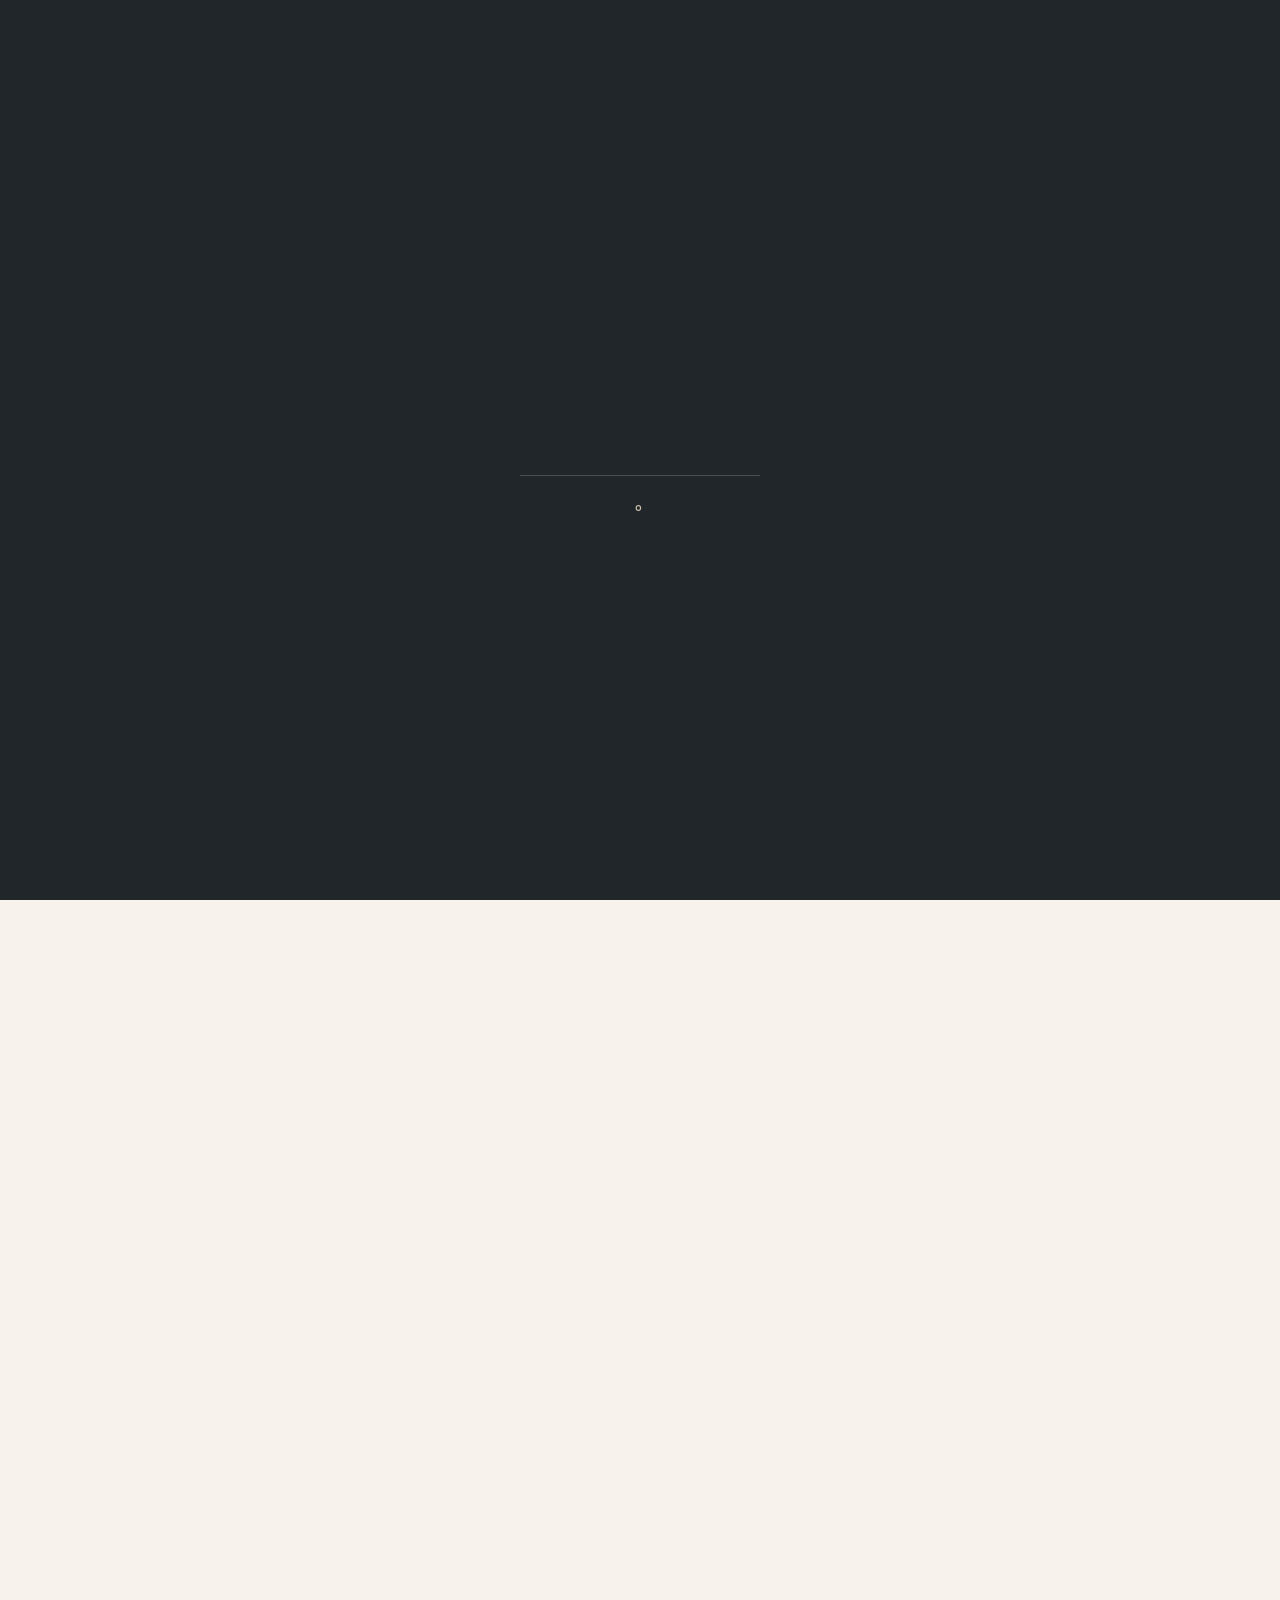
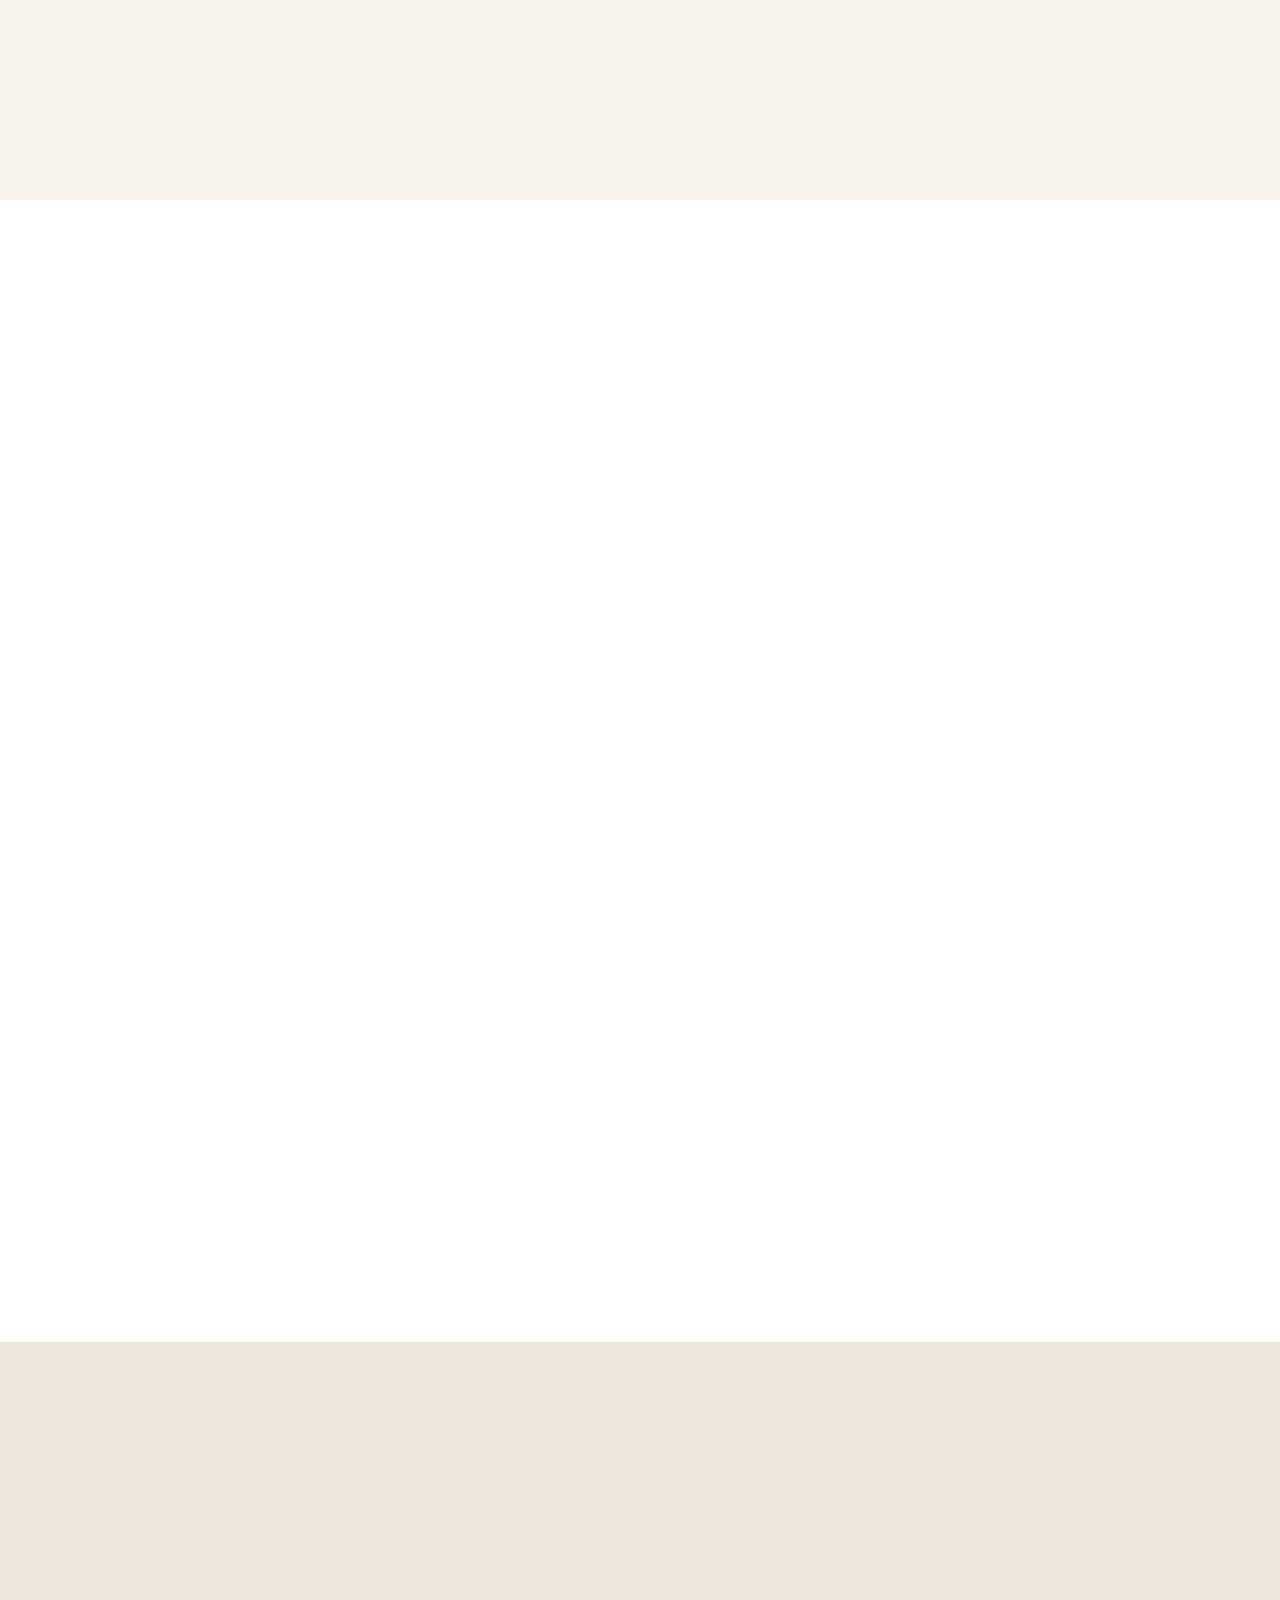
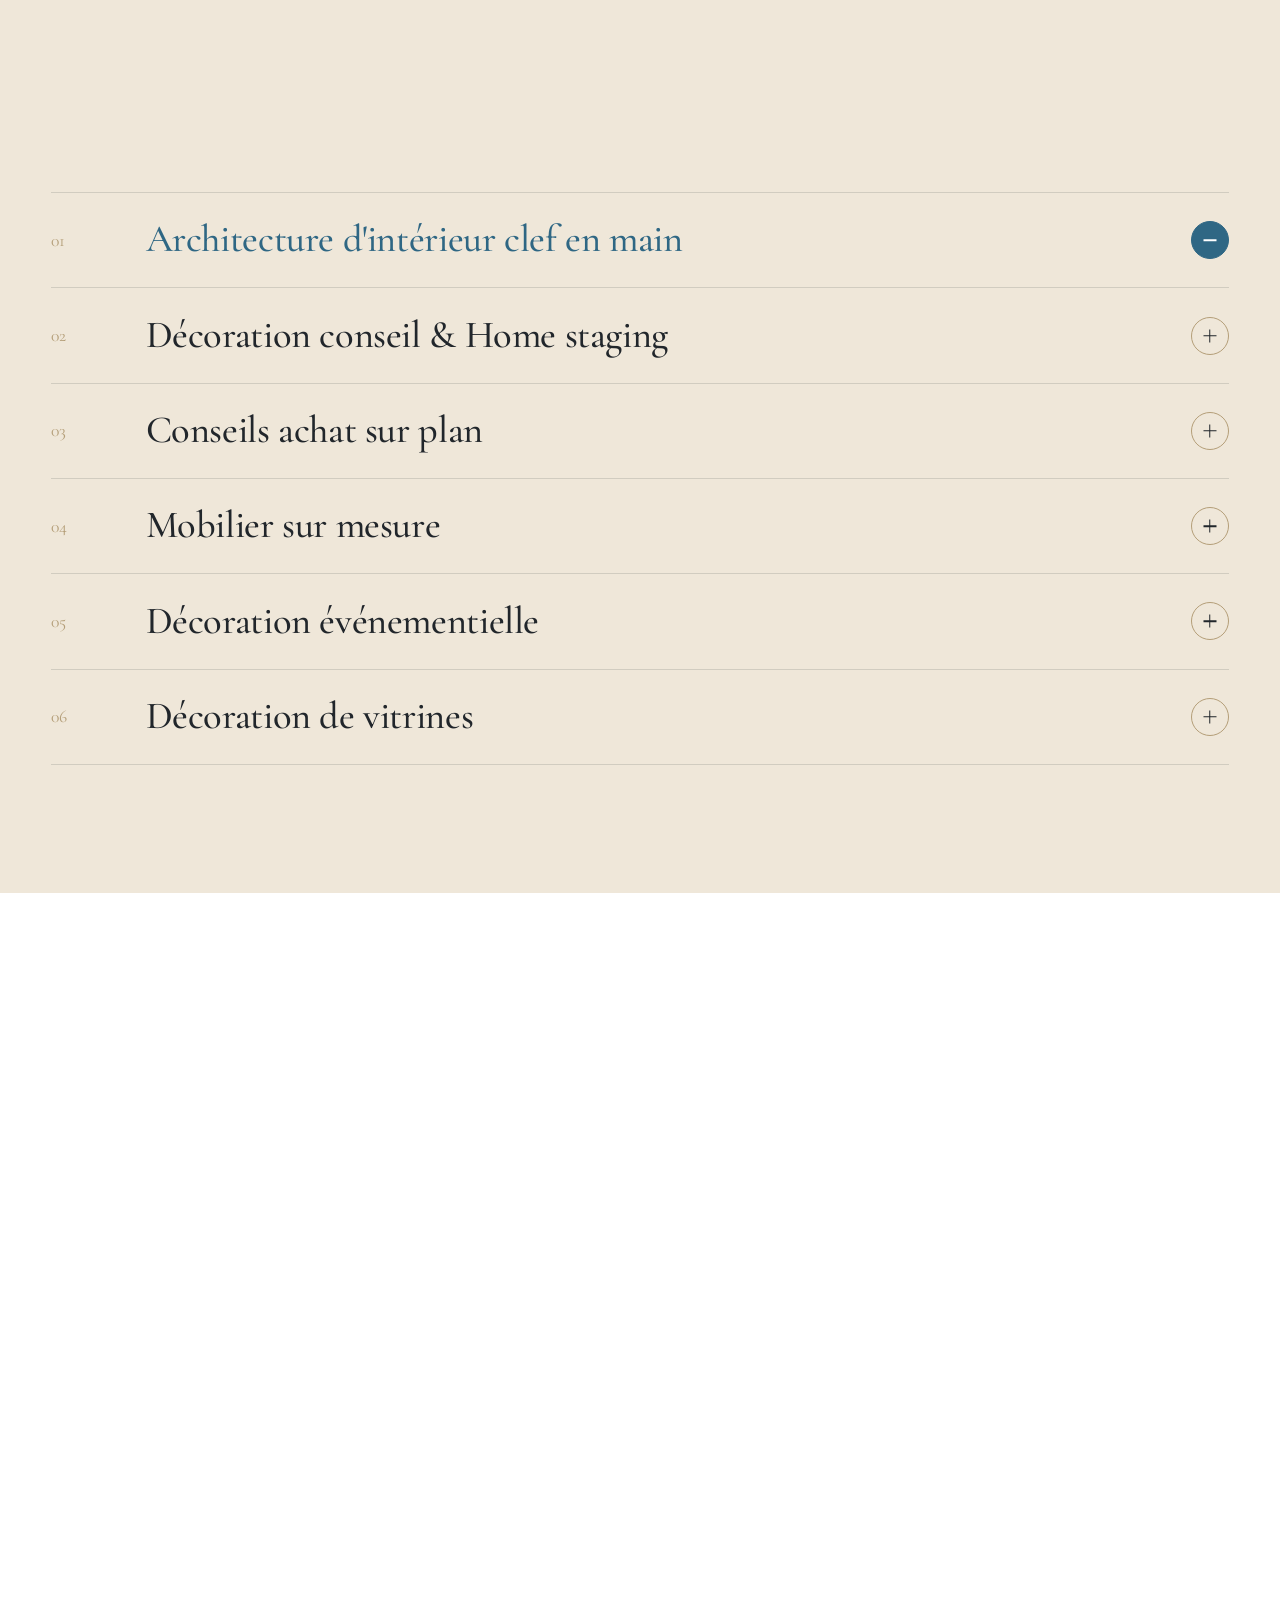
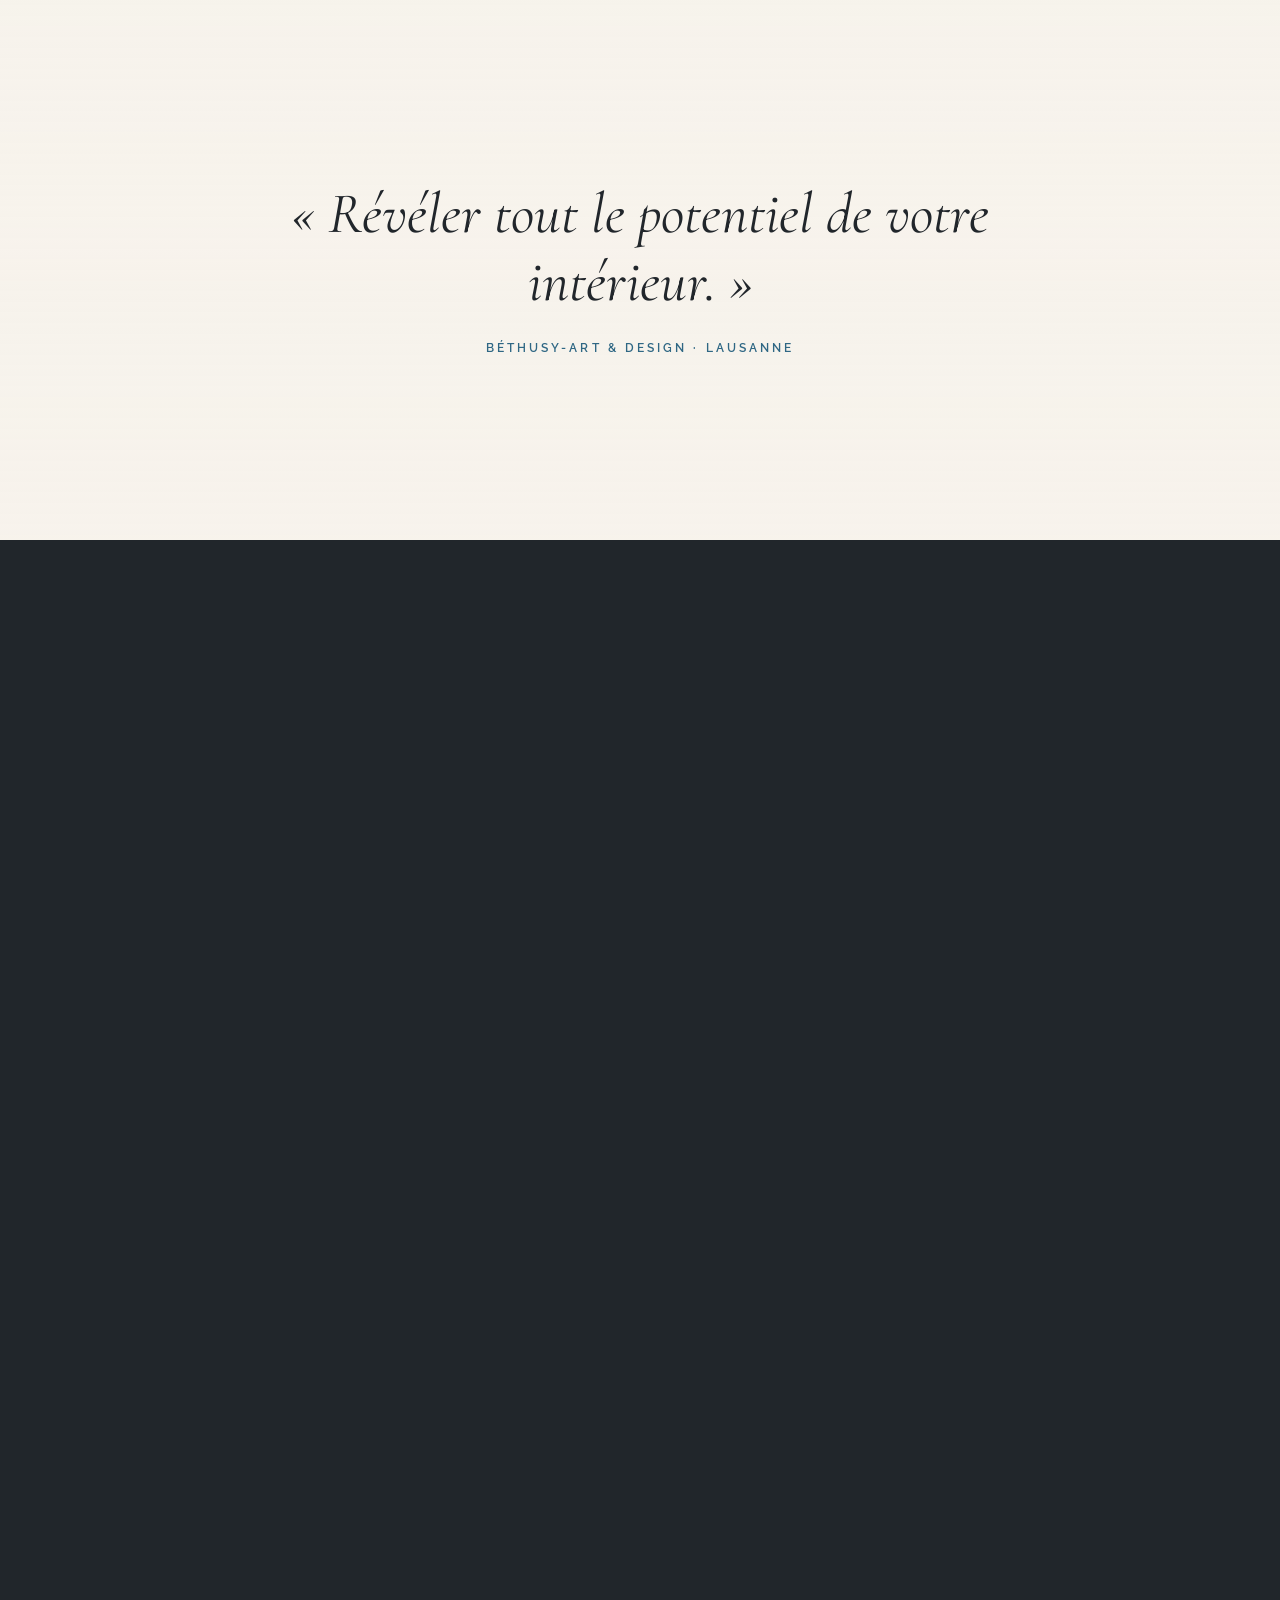
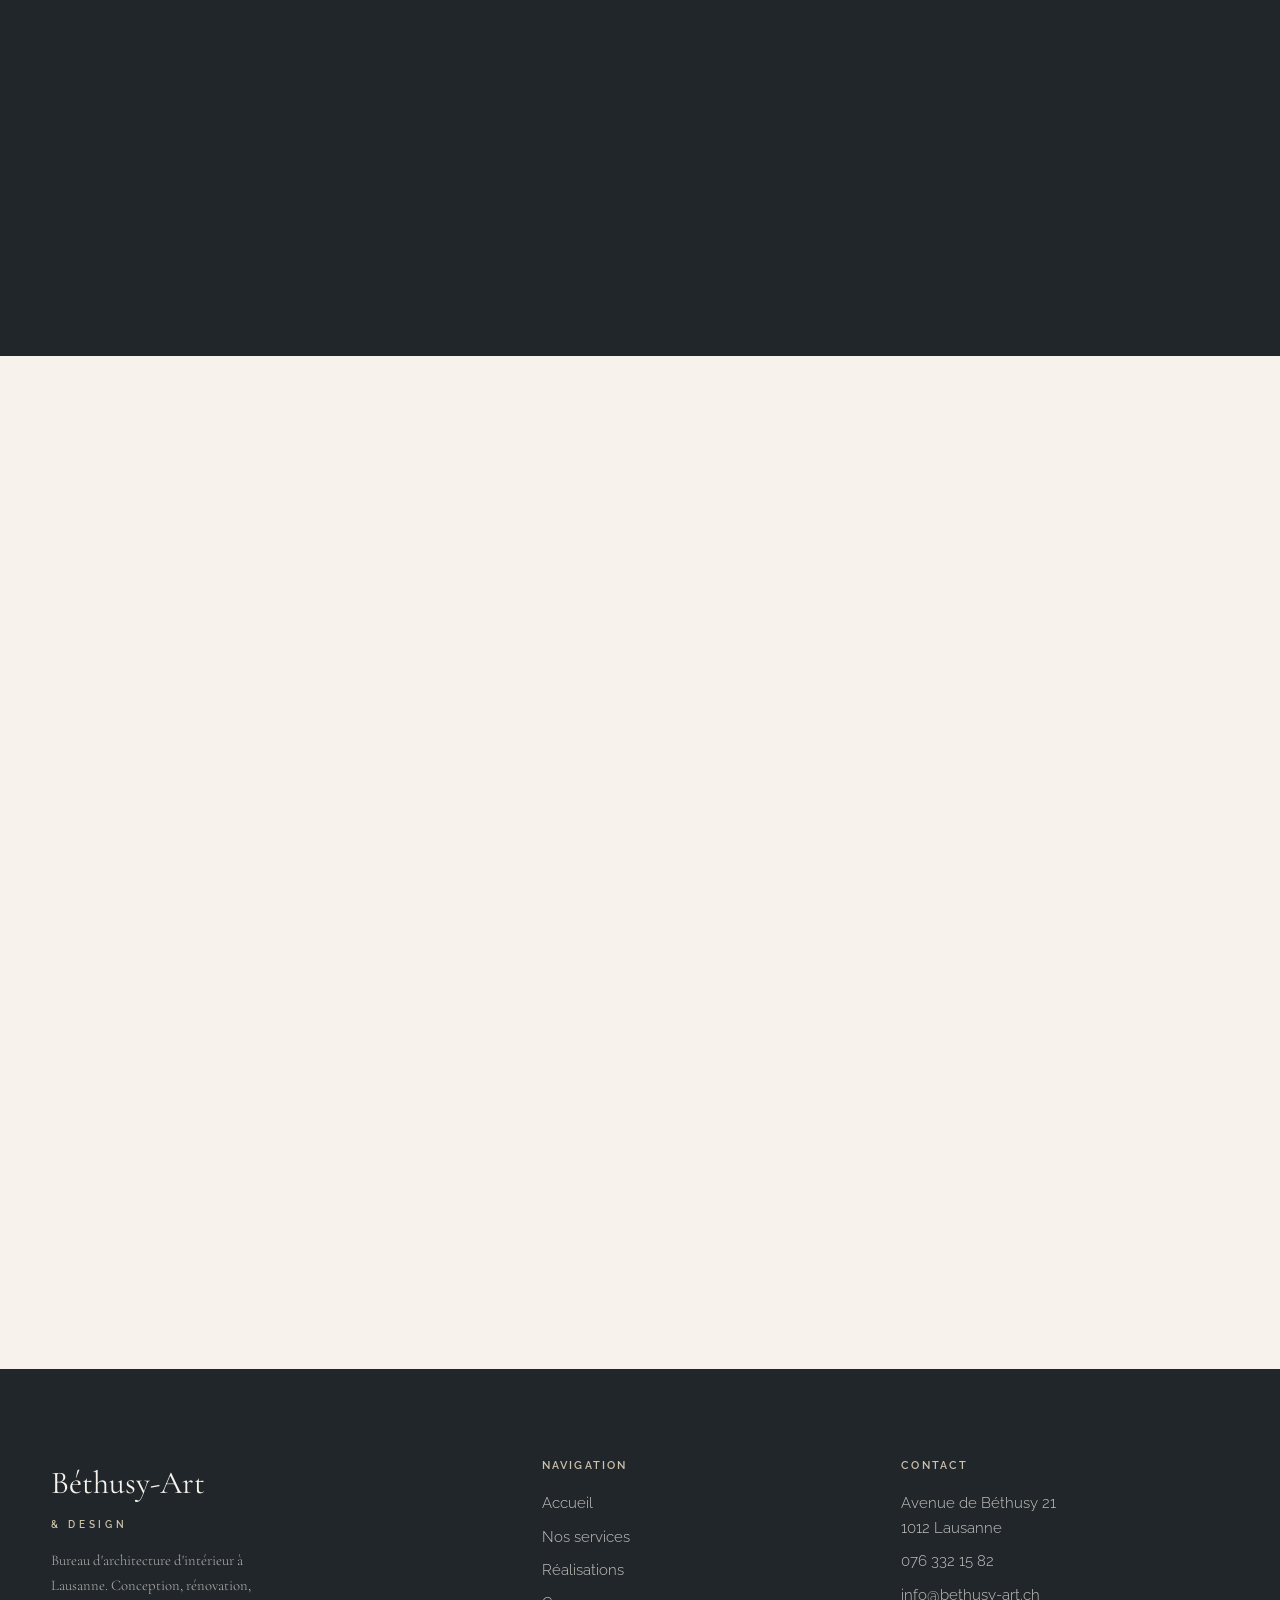
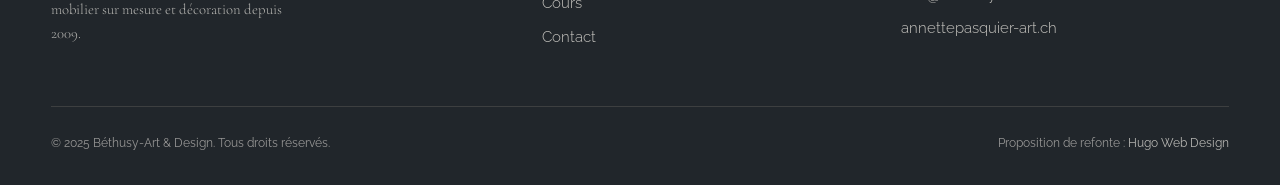
==== index.html @ ed7df97f "Béthusy-Art: premium GSAP redesign demo (dreamcore-light editorial, video hero loop) Co-Authored-By:" ====
<!DOCTYPE html>
<html lang="fr">
<head>
<meta charset="UTF-8" />
<meta name="viewport" content="width=device-width, initial-scale=1" />
<title>Béthusy-Art & Design | Architecte d'intérieur à Lausanne</title>
<meta name="description" content="Béthusy-Art, architecte d'intérieur à Lausanne, conçoit des espaces sur mesure : rénovation, aménagement, mobilier et décoration intérieure." />
<link rel="canonical" href="https://www.bethusy-art.ch/" />
<meta property="og:type" content="website" />
<meta property="og:locale" content="fr_FR" />
<meta property="og:site_name" content="Béthusy-Art & Design" />
<meta property="og:title" content="Béthusy-Art & Design | Architecte d'intérieur à Lausanne" />
<meta property="og:description" content="Architecte d'intérieur à Lausanne depuis 2009. Conception, rénovation, mobilier sur mesure et décoration." />
<meta property="og:url" content="https://www.bethusy-art.ch/" />
<meta property="og:image" content="https://www.bethusy-art.ch/wp-content/uploads/2025/02/Baniere-site-bethusy-art.png" />
<meta name="theme-color" content="#20262B" />
<link rel="icon" type="image/svg+xml" href="data:image/svg+xml,<svg xmlns='http://www.w3.org/2000/svg' viewBox='0 0 32 32'><rect width='32' height='32' rx='6' fill='%2320262B'/><text x='16' y='22' font-family='Georgia,serif' font-size='16' font-weight='700' text-anchor='middle' fill='%23CEC2AB'>B</text></svg>" />

<link rel="preconnect" href="https://fonts.googleapis.com" />
<link rel="preconnect" href="https://fonts.gstatic.com" crossorigin />
<link href="https://fonts.googleapis.com/css2?family=Cormorant+Garamond:ital,wght@0,400;0,500;0,600;1,400;1,500&family=Raleway:wght@300;400;500;600;700&display=swap" rel="stylesheet" />

<script src="https://cdn.jsdelivr.net/npm/gsap@3.13.0/dist/gsap.min.js"></script>
<script src="https://cdn.jsdelivr.net/npm/gsap@3.13.0/dist/ScrollTrigger.min.js"></script>
<script src="https://cdn.jsdelivr.net/npm/gsap@3.13.0/dist/SplitText.min.js"></script>
<script src="https://cdn.jsdelivr.net/npm/lenis@1.1.14/dist/lenis.min.js"></script>

<style>
:root{
  --sand:#CEC2AB; --sand-deep:#B49E78; --sand-soft:#E4DBC9;
  --teal:#2F6784; --teal-deep:#244F66;
  --ink:#21262B; --ink-soft:#454C52;
  --cream:#F7F3EC; --cream-2:#EFE7D9; --white:#FFFFFF;
  --line:rgba(33,38,43,.14);
  --serif:'Cormorant Garamond',Georgia,serif;
  --sans:'Raleway',system-ui,sans-serif;
  --ease:cubic-bezier(.16,1,.3,1);
}
*{margin:0;padding:0;box-sizing:border-box}
html{-webkit-text-size-adjust:100%}
body{
  font-family:var(--sans);background:var(--cream);color:var(--ink);
  font-weight:400;line-height:1.65;overflow-x:hidden;
  -webkit-font-smoothing:antialiased;text-rendering:optimizeLegibility;
}
body.loading{overflow:hidden;height:100vh}
img{display:block;max-width:100%}
a{color:inherit;text-decoration:none}
::selection{background:var(--sand);color:var(--ink)}

.wrap{width:min(1280px,92vw);margin:0 auto}
.eyebrow{
  font-size:.72rem;letter-spacing:.32em;text-transform:uppercase;
  font-weight:600;color:var(--teal);display:inline-flex;align-items:center;gap:.7em;
}
.eyebrow::before{content:"";width:34px;height:1px;background:var(--sand-deep)}
h1,h2,h3,h4{font-family:var(--serif);font-weight:500;line-height:1.04;letter-spacing:-.01em}
.serif-it{font-style:italic;color:var(--teal)}

/* ---------- preloader ---------- */
#pre{position:fixed;inset:0;z-index:9999;background:var(--ink);display:flex;align-items:center;justify-content:center;flex-direction:column;gap:1.4rem}
#pre .pm{font-family:var(--serif);color:var(--cream);font-size:clamp(1.6rem,4vw,2.6rem);letter-spacing:.04em;overflow:hidden}
#pre .pm span{display:inline-block;transform:translateY(110%)}
#pre .bar{width:min(240px,60vw);height:1px;background:rgba(206,194,171,.25);position:relative;overflow:hidden}
#pre .bar i{position:absolute;inset:0;background:var(--sand);transform:scaleX(0);transform-origin:left}
#pre .pc{color:var(--sand);font-size:.7rem;letter-spacing:.3em;font-weight:600}
.pre-curtain{position:fixed;inset:0;z-index:9998;background:var(--cream);transform:translateY(100%)}

/* ---------- nav ---------- */
.nav{position:fixed;top:0;left:0;width:100%;z-index:900;display:flex;align-items:center;justify-content:space-between;
  padding:1.5rem clamp(1.2rem,4vw,3.2rem);transition:background .5s var(--ease),padding .5s var(--ease),box-shadow .5s var(--ease)}
.nav.solid{background:rgba(247,243,236,.9);backdrop-filter:blur(14px);padding-top:.9rem;padding-bottom:.9rem;box-shadow:0 1px 0 var(--line)}
.brand{font-family:var(--serif);font-size:1.45rem;letter-spacing:.02em;line-height:1;color:var(--cream);transition:color .5s var(--ease)}
.brand b{font-weight:600}
.brand small{display:block;font-family:var(--sans);font-size:.54rem;letter-spacing:.42em;font-weight:600;margin-top:.28rem;opacity:.8}
.nav.solid .brand{color:var(--ink)}
.nav-links{display:flex;align-items:center;gap:2.1rem}
.nav-links a{font-size:.78rem;letter-spacing:.13em;text-transform:uppercase;font-weight:500;color:var(--cream);opacity:.92;position:relative}
.nav.solid .nav-links a{color:var(--ink)}
.nav-links a:not(.btn)::after{content:"";position:absolute;left:0;bottom:-6px;width:0;height:1px;background:currentColor;transition:width .4s var(--ease)}
.nav-links a:not(.btn):hover::after{width:100%}
.btn{display:inline-flex;align-items:center;gap:.6em;padding:.7em 1.5em;border:1px solid var(--sand);border-radius:40px;
  font-size:.74rem;letter-spacing:.14em;text-transform:uppercase;font-weight:600;color:var(--cream);transition:.4s var(--ease)}
.nav.solid .btn{color:var(--ink);border-color:var(--sand-deep)}
.btn:hover{background:var(--sand);color:var(--ink);border-color:var(--sand)}
.btn-fill{background:var(--teal);border-color:var(--teal);color:var(--cream)}
.btn-fill:hover{background:var(--teal-deep);border-color:var(--teal-deep);color:#fff}
.burger{display:none;flex-direction:column;gap:5px;background:none;border:0;cursor:pointer;padding:6px;z-index:950}
.burger span{width:26px;height:2px;background:var(--cream);transition:.4s var(--ease)}
.nav.solid .burger span{background:var(--ink)}

/* ---------- mobile menu ---------- */
.mmenu{position:fixed;inset:0;z-index:940;background:var(--ink);display:flex;flex-direction:column;justify-content:center;
  padding:2rem clamp(1.5rem,8vw,4rem);transform:translateY(-100%);transition:transform .7s var(--ease);gap:.2rem}
.mmenu.open{transform:translateY(0)}
.mmenu a{font-family:var(--serif);font-size:clamp(2rem,9vw,3.4rem);color:var(--cream);padding:.35rem 0;line-height:1.1;border-bottom:1px solid rgba(206,194,171,.16)}
.mmenu a:last-of-type{border-bottom:0}
.mmenu .mc{margin-top:2rem;color:var(--sand);font-size:.85rem;letter-spacing:.06em}

/* ---------- hero ---------- */
.hero{position:relative;height:100svh;min-height:640px;overflow:hidden;display:flex;align-items:flex-end}
.hero video,.hero .poster{position:absolute;inset:0;width:100%;height:100%;object-fit:cover}
.hero .scrim{position:absolute;inset:0;background:linear-gradient(180deg,rgba(20,24,28,.5) 0%,rgba(20,24,28,.15) 35%,rgba(20,24,28,.55) 100%);z-index:2}
.hero .grain{position:absolute;inset:0;z-index:3;opacity:.06;pointer-events:none;
  background-image:url("data:image/svg+xml,%3Csvg xmlns='http://www.w3.org/2000/svg' width='120' height='120'%3E%3Cfilter id='n'%3E%3CfeTurbulence type='fractalNoise' baseFrequency='.9' numOctaves='2'/%3E%3C/filter%3E%3Crect width='100%25' height='100%25' filter='url(%23n)'/%3E%3C/svg%3E")}
.hero-inner{position:relative;z-index:4;width:100%;padding:0 clamp(1.2rem,4vw,3.2rem) clamp(2.4rem,5vw,4rem)}
.hero .eyebrow{color:var(--sand)}
.hero .eyebrow::before{background:var(--sand)}
.hero h1{color:var(--cream);font-size:clamp(2.9rem,8.4vw,7.6rem);font-weight:500;margin:1.1rem 0 0;max-width:16ch}
.hero h1 .ln{display:block;overflow:hidden}
.hero p.lead{color:rgba(247,243,236,.9);max-width:46ch;margin-top:1.6rem;font-size:clamp(.98rem,1.4vw,1.12rem);font-weight:300}
.hero-cta{display:flex;flex-wrap:wrap;gap:1rem;margin-top:2.1rem}
.hero-meta{position:absolute;right:clamp(1.2rem,4vw,3.2rem);bottom:clamp(2.4rem,5vw,4rem);z-index:4;text-align:right;color:var(--cream);display:none}
.hero-meta .n{font-family:var(--serif);font-size:3.2rem;line-height:1;color:var(--sand)}
.hero-meta .l{font-size:.68rem;letter-spacing:.22em;text-transform:uppercase;opacity:.85;margin-top:.3rem}
.scrollcue{position:absolute;left:50%;bottom:1.4rem;transform:translateX(-50%);z-index:4;color:var(--cream);font-size:.62rem;letter-spacing:.3em;text-transform:uppercase;display:flex;flex-direction:column;align-items:center;gap:.5rem;opacity:.8}
.scrollcue i{width:1px;height:34px;background:linear-gradient(var(--sand),transparent);animation:cue 1.9s var(--ease) infinite}
@keyframes cue{0%{transform:scaleY(0);transform-origin:top}40%{transform:scaleY(1);transform-origin:top}60%{transform:scaleY(1);transform-origin:bottom}100%{transform:scaleY(0);transform-origin:bottom}}

/* ---------- marquee ---------- */
.marquee{background:var(--ink);color:var(--cream);padding:1.1rem 0;overflow:hidden;white-space:nowrap}
.marquee .track{display:inline-block;will-change:transform}
.marquee span{font-family:var(--serif);font-style:italic;font-size:1.5rem;padding:0 1.4rem;color:var(--sand-soft)}
.marquee span::after{content:"·";margin-left:2.8rem;color:var(--sand-deep);font-style:normal}

/* ---------- section base ---------- */
section{position:relative}
.sec{padding:clamp(4.5rem,10vw,8.5rem) 0}
.sec-head{display:grid;grid-template-columns:1fr;gap:1.2rem;margin-bottom:clamp(2.4rem,5vw,4rem)}
.sec-head h2{font-size:clamp(2.2rem,5.6vw,4.4rem);max-width:18ch}
.sec-head .idx{font-size:.72rem;letter-spacing:.3em;color:var(--sand-deep);font-weight:600}
.reveal{opacity:0}

/* intro / expertise */
.intro{background:var(--white)}
.intro-grid{display:grid;grid-template-columns:1.05fr .95fr;gap:clamp(2rem,5vw,5rem);align-items:center}
.intro-lead{font-family:var(--serif);font-size:clamp(1.5rem,2.6vw,2.15rem);line-height:1.32;color:var(--ink)}
.intro-lead em{color:var(--teal)}
.intro-body p{color:var(--ink-soft);margin-top:1.1rem;font-weight:300}
.intro-figure{position:relative;border-radius:6px;overflow:hidden;aspect-ratio:4/5}
.intro-figure img{width:100%;height:100%;object-fit:cover;transition:transform 1.2s var(--ease)}
.intro-figure:hover img{transform:scale(1.05)}
.intro-badge{position:absolute;left:-1px;bottom:-1px;background:var(--sand);color:var(--ink);padding:1.1rem 1.6rem;font-family:var(--serif)}
.intro-badge b{display:block;font-size:2.4rem;line-height:1}
.intro-badge small{font-size:.66rem;letter-spacing:.2em;text-transform:uppercase;font-family:var(--sans);font-weight:600}

.pillars{display:grid;grid-template-columns:repeat(3,1fr);gap:clamp(1.2rem,3vw,2.4rem);margin-top:clamp(3rem,6vw,5rem)}
.pillar{border-top:1px solid var(--line);padding-top:1.4rem}
.pillar .pn{font-family:var(--serif);font-size:1.1rem;color:var(--sand-deep)}
.pillar h4{font-size:1.5rem;margin:.5rem 0 .6rem}
.pillar p{color:var(--ink-soft);font-size:.95rem;font-weight:300}

.steps{margin-top:clamp(3rem,6vw,5rem);border-top:1px solid var(--line)}
.step{display:grid;grid-template-columns:5rem 1fr;gap:1.4rem;padding:1.7rem 0;border-bottom:1px solid var(--line);align-items:baseline}
.step .sn{font-family:var(--serif);font-size:1.6rem;color:var(--sand-deep)}
.step h4{font-size:1.45rem}
.step p{color:var(--ink-soft);font-weight:300;font-size:.96rem;margin-top:.3rem;grid-column:2}

/* services */
.services{background:var(--cream-2)}
.svc-list{border-top:1px solid var(--line)}
.svc{border-bottom:1px solid var(--line)}
.svc-bar{display:grid;grid-template-columns:4.5rem 1fr auto;gap:1.4rem;align-items:center;padding:1.7rem 0;cursor:pointer;transition:padding-left .4s var(--ease)}
.svc-bar:hover{padding-left:.8rem}
.svc-bar .sn{font-family:var(--serif);font-size:1.1rem;color:var(--sand-deep)}
.svc-bar h3{font-size:clamp(1.5rem,3vw,2.4rem);font-weight:500;transition:color .4s var(--ease)}
.svc.open .svc-bar h3,.svc-bar:hover h3{color:var(--teal)}
.svc-toggle{width:38px;height:38px;border:1px solid var(--sand-deep);border-radius:50%;position:relative;flex:none;transition:.4s var(--ease)}
.svc-toggle::before,.svc-toggle::after{content:"";position:absolute;background:var(--ink);top:50%;left:50%;transform:translate(-50%,-50%);transition:.4s var(--ease)}
.svc-toggle::before{width:13px;height:1.5px}
.svc-toggle::after{width:1.5px;height:13px}
.svc.open .svc-toggle{background:var(--teal);border-color:var(--teal)}
.svc.open .svc-toggle::before,.svc.open .svc-toggle::after{background:#fff}
.svc.open .svc-toggle::after{transform:translate(-50%,-50%) scaleY(0)}
.svc-panel{max-height:0;overflow:hidden;transition:max-height .6s var(--ease)}
.svc-inner{display:grid;grid-template-columns:1fr 1fr;gap:clamp(1.5rem,4vw,3.5rem);padding:0 0 2.6rem;align-items:center}
.svc-inner .txt h4{font-size:1.4rem;color:var(--teal);margin-bottom:.8rem;font-style:italic}
.svc-inner .txt p{color:var(--ink-soft);font-weight:300;margin-bottom:.8rem;font-size:.97rem}
.svc-inner ul{list-style:none;margin:.4rem 0 1rem}
.svc-inner li{position:relative;padding-left:1.4rem;margin-bottom:.55rem;color:var(--ink-soft);font-weight:300;font-size:.95rem}
.svc-inner li::before{content:"";position:absolute;left:0;top:.6em;width:7px;height:7px;border:1px solid var(--sand-deep);transform:rotate(45deg)}
.svc-inner li b{color:var(--ink);font-weight:600}
.svc-price{display:inline-block;background:var(--sand);color:var(--ink);padding:.5em 1.1em;border-radius:30px;font-size:.8rem;font-weight:600;letter-spacing:.04em;margin-top:.4rem}
.svc-inner .pic{border-radius:6px;overflow:hidden;aspect-ratio:5/4;background:var(--sand-soft)}
.svc-inner .pic img{width:100%;height:100%;object-fit:cover}

/* gallery */
.gallery{background:var(--white)}
.gal-intro{max-width:62ch;color:var(--ink-soft);font-weight:300;margin-bottom:2rem}
.gal-intro a{color:var(--teal);border-bottom:1px solid var(--sand-deep)}
.filters{display:flex;flex-wrap:wrap;gap:.6rem;margin-bottom:2.4rem}
.filters button{font-family:var(--sans);font-size:.74rem;letter-spacing:.1em;text-transform:uppercase;font-weight:600;
  padding:.6em 1.2em;border:1px solid var(--line);border-radius:30px;background:none;color:var(--ink-soft);cursor:pointer;transition:.35s var(--ease)}
.filters button:hover{border-color:var(--sand-deep);color:var(--ink)}
.filters button.active{background:var(--ink);color:var(--cream);border-color:var(--ink)}
.grid{display:grid;grid-template-columns:repeat(4,1fr);gap:1rem}
.tile{position:relative;overflow:hidden;border-radius:5px;aspect-ratio:4/5;cursor:pointer;background:var(--sand-soft)}
.tile.wide{grid-column:span 2;aspect-ratio:auto}
.tile img{width:100%;height:100%;object-fit:cover;transition:transform .9s var(--ease)}
.tile:hover img{transform:scale(1.07)}
.tile .cap{position:absolute;inset:0;display:flex;align-items:flex-end;padding:1rem;
  background:linear-gradient(0deg,rgba(20,24,28,.6),transparent 55%);opacity:0;transition:opacity .4s var(--ease)}
.tile:hover .cap{opacity:1}
.tile .cap span{color:var(--cream);font-size:.78rem;letter-spacing:.04em;font-weight:500;text-transform:capitalize}
.tile .plus{position:absolute;top:.9rem;right:.9rem;width:32px;height:32px;border-radius:50%;background:rgba(247,243,236,.92);
  display:grid;place-items:center;opacity:0;transform:scale(.7);transition:.4s var(--ease);color:var(--ink);font-size:1.1rem}
.tile:hover .plus{opacity:1;transform:scale(1)}

/* lightbox */
.lb{position:fixed;inset:0;z-index:1000;background:rgba(18,21,25,.94);display:none;align-items:center;justify-content:center;backdrop-filter:blur(6px)}
.lb.open{display:flex}
.lb img{max-width:88vw;max-height:80vh;object-fit:contain;border-radius:4px;box-shadow:0 30px 80px rgba(0,0,0,.5)}
.lb .lcap{position:absolute;bottom:1.6rem;left:0;right:0;text-align:center;color:var(--sand-soft);font-size:.82rem;letter-spacing:.05em}
.lb button{position:absolute;background:none;border:1px solid rgba(206,194,171,.4);color:var(--cream);width:50px;height:50px;border-radius:50%;cursor:pointer;font-size:1.2rem;transition:.3s var(--ease)}
.lb button:hover{background:var(--sand);color:var(--ink);border-color:var(--sand)}
.lb .lclose{top:1.4rem;right:1.4rem}
.lb .lprev{left:1.6rem;top:50%;transform:translateY(-50%)}
.lb .lnext{right:1.6rem;top:50%;transform:translateY(-50%)}

/* quote band */
.quoteband{position:relative;min-height:60vh;display:flex;align-items:center;justify-content:center;overflow:hidden;text-align:center}
.quoteband .qbg{position:absolute;inset:-12% 0;background-image:url("assets/texture.jpg");background-size:cover;background-position:center;will-change:transform}
.quoteband::after{content:"";position:absolute;inset:0;background:linear-gradient(180deg,rgba(247,243,236,.55),rgba(247,243,236,.35))}
.quoteband .qin{position:relative;z-index:2;width:min(900px,90vw);padding:4rem 1rem}
.quoteband blockquote{font-family:var(--serif);font-size:clamp(1.8rem,4.6vw,3.6rem);line-height:1.18;color:var(--ink);font-style:italic}
.quoteband .qa{display:block;margin-top:1.4rem;font-family:var(--sans);font-size:.74rem;letter-spacing:.26em;text-transform:uppercase;font-weight:600;color:var(--teal);font-style:normal}

/* courses */
.courses{background:var(--ink);color:var(--cream)}
.courses .eyebrow{color:var(--sand)}
.courses .eyebrow::before{background:var(--sand-deep)}
.courses h2{color:var(--cream)}
.course-grid{display:grid;grid-template-columns:1fr 1fr;gap:clamp(1.5rem,4vw,3rem)}
.course{background:rgba(247,243,236,.04);border:1px solid rgba(206,194,171,.16);border-radius:8px;overflow:hidden;transition:.5s var(--ease)}
.course:hover{border-color:rgba(206,194,171,.4);transform:translateY(-4px)}
.course .ch{aspect-ratio:16/10;overflow:hidden}
.course .ch img{width:100%;height:100%;object-fit:cover;transition:transform 1.1s var(--ease)}
.course:hover .ch img{transform:scale(1.06)}
.course .cb{padding:clamp(1.5rem,3vw,2.4rem)}
.course .cb h3{font-size:clamp(1.6rem,2.6vw,2.2rem);color:var(--cream)}
.course .cb .sub{color:var(--sand);font-style:italic;font-family:var(--serif);font-size:1.15rem;margin:.2rem 0 1rem}
.course .cb p{color:rgba(247,243,236,.72);font-weight:300;font-size:.95rem;margin-bottom:1rem}
.course .cb ul{list-style:none;margin-bottom:1.3rem}
.course .cb li{padding-left:1.3rem;position:relative;color:rgba(247,243,236,.78);font-weight:300;font-size:.93rem;margin-bottom:.45rem}
.course .cb li::before{content:"";position:absolute;left:0;top:.6em;width:6px;height:6px;background:var(--sand);transform:rotate(45deg)}
.price-row{display:flex;flex-wrap:wrap;gap:.8rem;margin-top:1.2rem}
.price-tag{border:1px solid rgba(206,194,171,.3);border-radius:6px;padding:.7rem 1.1rem;flex:1;min-width:130px}
.price-tag .pt{font-size:.64rem;letter-spacing:.16em;text-transform:uppercase;color:var(--sand);font-weight:600}
.price-tag .pp{font-family:var(--serif);font-size:1.5rem;color:var(--cream)}
.price-tag .px{font-size:.72rem;color:rgba(247,243,236,.6)}
.courses-note{margin-top:2.4rem;text-align:center;color:rgba(247,243,236,.65);font-weight:300}
.courses-note a{color:var(--sand);border-bottom:1px solid rgba(206,194,171,.4)}

/* contact */
.contact{background:var(--cream)}
.contact-grid{display:grid;grid-template-columns:1fr 1fr;gap:clamp(2rem,5vw,4.5rem)}
.contact h2{font-size:clamp(2.4rem,5.5vw,4.4rem)}
.contact-lead{color:var(--ink-soft);font-weight:300;max-width:42ch;margin:1.2rem 0 2rem}
.cinfo{display:grid;gap:1.3rem;margin-top:1rem}
.cinfo .ci{border-top:1px solid var(--line);padding-top:1rem}
.cinfo .ci .l{font-size:.66rem;letter-spacing:.2em;text-transform:uppercase;color:var(--sand-deep);font-weight:600;margin-bottom:.3rem}
.cinfo .ci a,.cinfo .ci span{font-family:var(--serif);font-size:1.3rem;color:var(--ink)}
.cinfo .ci a:hover{color:var(--teal)}
.cform{display:grid;gap:1rem}
.cform .row{display:grid;grid-template-columns:1fr 1fr;gap:1rem}
.cform label{display:block;font-size:.68rem;letter-spacing:.14em;text-transform:uppercase;font-weight:600;color:var(--ink-soft);margin-bottom:.4rem}
.cform input,.cform textarea{width:100%;padding:.85rem 1rem;border:1px solid var(--line);border-radius:5px;background:var(--white);font-family:var(--sans);font-size:.95rem;color:var(--ink);transition:.3s var(--ease)}
.cform input:focus,.cform textarea:focus{outline:none;border-color:var(--teal)}
.cform textarea{min-height:130px;resize:vertical}
.map{margin-top:2.6rem;border-radius:8px;overflow:hidden;border:1px solid var(--line);height:330px}
.map iframe{width:100%;height:100%;border:0;filter:grayscale(.3) contrast(1.05)}

/* footer */
footer{background:var(--ink);color:var(--cream);padding:clamp(3.5rem,7vw,5.5rem) 0 2rem}
.foot-top{display:grid;grid-template-columns:1.4fr 1fr 1fr;gap:2rem;padding-bottom:3rem;border-bottom:1px solid rgba(206,194,171,.16)}
.foot-brand{font-family:var(--serif);font-size:2rem;color:var(--cream)}
.foot-brand small{display:block;font-family:var(--sans);font-size:.6rem;letter-spacing:.4em;font-weight:600;color:var(--sand);margin-top:.4rem}
.foot-brand p{font-weight:300;color:rgba(247,243,236,.7);font-size:.92rem;margin-top:1rem;max-width:34ch}
.foot-col h5{font-size:.68rem;letter-spacing:.2em;text-transform:uppercase;color:var(--sand);font-weight:600;margin-bottom:1rem}
.foot-col a,.foot-col p{display:block;color:rgba(247,243,236,.78);font-weight:300;font-size:.93rem;margin-bottom:.55rem}
.foot-col a:hover{color:var(--sand)}
.foot-bot{display:flex;flex-wrap:wrap;justify-content:space-between;gap:1rem;padding-top:1.6rem;font-size:.78rem;color:rgba(247,243,236,.55)}
.foot-bot a{color:rgba(247,243,236,.7)}

@media(max-width:980px){
  .intro-grid,.svc-inner,.course-grid,.contact-grid,.foot-top{grid-template-columns:1fr}
  .pillars{grid-template-columns:1fr}
  .grid{grid-template-columns:repeat(3,1fr)}
  .svc-inner .pic{order:-1}
  .intro-figure{aspect-ratio:16/11}
}
@media(max-width:680px){
  .nav-links{display:none}
  .burger{display:flex}
  .grid{grid-template-columns:repeat(2,1fr)}
  .tile.wide{grid-column:span 2}
  .cform .row{grid-template-columns:1fr}
  .step{grid-template-columns:1fr;gap:.3rem}
  .step p{grid-column:1}
  .marquee span{font-size:1.2rem}
  .hero-meta{display:none}
}
@media(prefers-reduced-motion:reduce){
  *{animation-duration:.01ms!important;transition-duration:.01ms!important}
  .reveal{opacity:1!important}
}
</style>
</head>
<body class="loading">

<!-- preloader -->
<div id="pre">
  <div class="pm" id="pmText"><span>BÉTHUSY-ART</span></div>
  <div class="bar"><i id="preBar"></i></div>
  <div class="pc" id="preNum">0</div>
</div>
<div class="pre-curtain" id="preCurtain"></div>

<!-- nav -->
<nav class="nav" id="nav">
  <a href="#hero" class="brand"><span><b>Béthusy-Art</b><small>& DESIGN · LAUSANNE</small></span></a>
  <div class="nav-links">
    <a href="#hero">Accueil</a>
    <a href="#services">Nos Services</a>
    <a href="#realisations">Réalisations</a>
    <a href="#cours">Cours</a>
    <a href="#contact" class="btn">Contact</a>
  </div>
  <button class="burger" id="burger" aria-label="Menu"><span></span><span></span><span></span></button>
</nav>

<!-- mobile menu -->
<div class="mmenu" id="mmenu">
  <a href="#hero">Accueil</a>
  <a href="#services">Nos Services</a>
  <a href="#realisations">Réalisations</a>
  <a href="#cours">Cours</a>
  <a href="#contact">Contact</a>
  <div class="mc">076 332 15 82 · info@bethusy-art.ch</div>
</div>

<!-- hero -->
<header class="hero" id="hero">
  <img class="poster" src="assets/hero-poster.jpg" alt="" aria-hidden="true" id="heroPoster" />
  <video autoplay muted loop playsinline poster="assets/hero-poster.jpg" id="heroVid">
    <source src="assets/hero-loop.mp4" type="video/mp4" />
  </video>
  <div class="scrim"></div>
  <div class="grain"></div>
  <div class="hero-inner wrap">
    <span class="eyebrow">Bureau d'architecture d'intérieur · Depuis 2009</span>
    <h1 id="heroH1"><span class="ln">Architecte</span><span class="ln">d'intérieur à</span><span class="ln serif-it">Lausanne</span></h1>
    <p class="lead">Béthusy-Art & Design met toute son expérience et son savoir-faire au service des particuliers et des entreprises pour concevoir des espaces uniques et personnalisés.</p>
    <div class="hero-cta">
      <a href="#services" class="btn btn-fill">Découvrir nos services</a>
      <a href="#realisations" class="btn">Nos réalisations</a>
    </div>
  </div>
  <div class="hero-meta">
    <div class="n">15+</div><div class="l">ans d'expérience</div>
  </div>
  <div class="scrollcue">Défiler<i></i></div>
</header>

<!-- marquee -->
<div class="marquee" aria-hidden="true">
  <div class="track" id="marquee">
    <span>Architecture d'intérieur</span><span>Mobilier sur mesure</span><span>Rénovation</span><span>Home staging</span><span>Verrières</span><span>Dressings</span><span>Décoration événementielle</span><span>Cours & ateliers</span>
  </div>
</div>

<!-- intro / expertise -->
<section class="sec intro" id="expertise">
  <div class="wrap">
    <div class="intro-grid">
      <div>
        <span class="eyebrow reveal">Notre expertise</span>
        <p class="intro-lead reveal" style="margin-top:1.4rem">Fondé en 2009, Béthusy-Art & Design conçoit des intérieurs <em>sur mesure</em> pour les particuliers et les entreprises : rénovation, aménagement, transformation d'espace et mobilier sur mesure.</p>
        <div class="intro-body reveal">
          <p>Nous vous accompagnons à chaque étape de votre projet, en vous apportant des solutions sur mesure et un suivi rigoureux, de l'étude préliminaire jusqu'à la livraison finale. Notre approche prend en compte vos goûts, votre mode de vie et vos aspirations pour révéler tout le potentiel de votre intérieur.</p>
        </div>
      </div>
      <div class="intro-figure reveal">
        <img src="https://www.bethusy-art.ch/wp-content/uploads/2024/11/Dining_room_with_modern_wooden_furniture-1000x700.jpg" alt="Intérieur sur mesure réalisé par Béthusy-Art à Lausanne" loading="lazy" />
        <div class="intro-badge"><b>2009</b><small>Bureau fondé</small></div>
      </div>
    </div>

    <!-- steps -->
    <div class="steps reveal">
      <div class="step"><div class="sn">01</div><div><h4>Étude et conception</h4></div><p>Réalisation de plans détaillés, sélection des matériaux et établissement d'un devis précis.</p></div>
      <div class="step"><div class="sn">02</div><div><h4>Optimisation de l'espace</h4></div><p>Conseils d'experts pour un aménagement fonctionnel, esthétique et adapté à votre style.</p></div>
      <div class="step"><div class="sn">03</div><div><h4>Mobilier & accessoires</h4></div><p>Sélection personnalisée pour mettre en valeur votre intérieur dans le moindre détail.</p></div>
      <div class="step"><div class="sn">04</div><div><h4>Appels d'offres & artisans</h4></div><p>Mise en relation avec des professionnels qualifiés pour garantir un travail de qualité.</p></div>
      <div class="step"><div class="sn">05</div><div><h4>Suivi de la réalisation</h4></div><p>Supervision des travaux et coordination jusqu'à la finalisation complète du projet.</p></div>
    </div>

    <!-- pillars -->
    <div class="pillars">
      <div class="pillar reveal"><div class="pn">— 01</div><h4>Approche personnalisée</h4><p>Une écoute attentive qui prend en compte vos goûts, votre mode de vie et vos aspirations.</p></div>
      <div class="pillar reveal"><div class="pn">— 02</div><h4>Design unique</h4><p>Un travail qui mêle esthétisme, fonctionnalité et optimisation de l'espace.</p></div>
      <div class="pillar reveal"><div class="pn">— 03</div><h4>Réseau d'artisans</h4><p>Des partenaires triés sur le volet pour une réalisation impeccable et durable.</p></div>
    </div>
  </div>
</section>

<!-- services -->
<section class="sec services" id="services">
  <div class="wrap">
    <div class="sec-head">
      <span class="idx reveal">( Nos services )</span>
      <h2 class="reveal">Un accompagnement complet, <span class="serif-it">de l'idée à la livraison.</span></h2>
    </div>
    <div class="svc-list" id="svcList">
      <!-- 1 -->
      <div class="svc open">
        <div class="svc-bar"><div class="sn">01</div><h3>Architecture d'intérieur clef en main</h3><div class="svc-toggle"></div></div>
        <div class="svc-panel"><div class="svc-inner">
          <div class="txt">
            <h4>Accompagnement sur mesure pour votre aménagement et rénovation</h4>
            <p>De la conception des plans au suivi des travaux, nous vous guidons à chaque étape pour un résultat à la hauteur de vos attentes, alliant esthétique, fonctionnalité et respect des délais.</p>
            <ul>
              <li><b>Étude préliminaire :</b> analyse des besoins, relevé des mesures, plans et devis détaillé.</li>
              <li><b>Conception sur mesure :</b> agencement, mobilier, couleurs et finitions.</li>
              <li><b>Validation des choix :</b> ajustements et visuels 3D avant travaux.</li>
              <li><b>Suivi & coordination :</b> gestion des artisans jusqu'à la livraison.</li>
            </ul>
            <span class="svc-price">Honoraires : 10 à 15 % TTC du montant des travaux</span>
          </div>
          <div class="pic"><img src="https://www.bethusy-art.ch/wp-content/uploads/2025/03/architecture-clef-en-main.png" alt="Architecture d'intérieur clef en main à Lausanne" loading="lazy" /></div>
        </div></div>
      </div>
      <!-- 2 -->
      <div class="svc">
        <div class="svc-bar"><div class="sn">02</div><h3>Décoration conseil & Home staging</h3><div class="svc-toggle"></div></div>
        <div class="svc-panel"><div class="svc-inner">
          <div class="txt">
            <h4>Transformer votre intérieur sans gros travaux</h4>
            <p>Nous repensons votre espace en optimisant le mobilier, les ambiances, les couleurs et les choix esthétiques pour créer un environnement qui vous ressemble.</p>
            <ul>
              <li><b>RDV conseils :</b> diagnostic de l'existant et premières recommandations.</li>
              <li><b>Étude du projet :</b> style, couleurs, planches d'inspiration et visuels 3D.</li>
              <li><b>Options à la carte :</b> suivi des artisans, coach-shopping, aménagement final.</li>
            </ul>
            <span class="svc-price">Tarif : CHF 130.- / heure</span>
          </div>
          <div class="pic"><img src="https://www.bethusy-art.ch/wp-content/uploads/2025/03/www.bethusy-art.ch-architecture-home-staging.png" alt="Décoration d'intérieur et home staging Lausanne" loading="lazy" /></div>
        </div></div>
      </div>
      <!-- 3 -->
      <div class="svc">
        <div class="svc-bar"><div class="sn">03</div><h3>Conseils achat sur plan</h3><div class="svc-toggle"></div></div>
        <div class="svc-panel"><div class="svc-inner">
          <div class="txt">
            <h4>Les meilleurs choix dès l'achat de votre bien</h4>
            <p>Optimisez chaque mètre carré et assurez la cohérence esthétique de votre futur intérieur lors de l'achat sur plan de votre appartement ou maison.</p>
            <ul>
              <li><b>RDV conseils :</b> analyse du projet et recommandations d'aménagement.</li>
              <li><b>Étude du projet :</b> distribution des espaces, matériaux, couleurs et finitions.</li>
              <li><b>Options à la carte :</b> suivi des travaux, coach-shopping, aménagement final.</li>
            </ul>
            <span class="svc-price">Tarif : CHF 130.- / heure</span>
          </div>
          <div class="pic"><img src="https://www.bethusy-art.ch/wp-content/uploads/2025/03/www.bethusy-art.ch-achat-sur-plan.png" alt="Conseil en achat sur plan Lausanne" loading="lazy" /></div>
        </div></div>
      </div>
      <!-- 4 -->
      <div class="svc">
        <div class="svc-bar"><div class="sn">04</div><h3>Mobilier sur mesure</h3><div class="svc-toggle"></div></div>
        <div class="svc-panel"><div class="svc-inner">
          <div class="txt">
            <h4>Votre mobilier, conçu pour vous</h4>
            <p>De la conception 3D à la réalisation finale, nous collaborons avec des menuisiers d'exception pour garantir des pièces uniques, de qualité et parfaitement adaptées à vos besoins.</p>
            <ul>
              <li>Une table familiale personnalisée.</li>
              <li>Un agencement sur mesure pour votre restaurant ou commerce.</li>
              <li>Des solutions pour optimiser votre espace de vie ou de travail.</li>
            </ul>
            <p>Nous vous accompagnons de l'idée à la livraison, pour que chaque projet reflète votre style.</p>
          </div>
          <div class="pic"><img src="https://www.bethusy-art.ch/wp-content/uploads/2025/03/www.bethusy-art.ch-mobiliers-sur-mesure.png" alt="Mobilier sur mesure Lausanne" loading="lazy" /></div>
        </div></div>
      </div>
      <!-- 5 -->
      <div class="svc">
        <div class="svc-bar"><div class="sn">05</div><h3>Décoration événementielle</h3><div class="svc-toggle"></div></div>
        <div class="svc-panel"><div class="svc-inner">
          <div class="txt">
            <h4>Des décors sur mesure pour vos événements</h4>
            <p>Mariages, anniversaires, séminaires ou lancements de produits dans le Canton de Vaud, à Genève, Fribourg et Neuchâtel : nous créons des ambiances personnalisées, de la conception à l'installation.</p>
            <ul>
              <li><b>Événements privés :</b> mariages, anniversaires, fêtes familiales.</li>
              <li><b>Événements professionnels :</b> séminaires, galas, lancements de produits.</li>
              <li><b>Décors éphémères et sur mesure</b> pour toute la région lémanique.</li>
            </ul>
          </div>
          <div class="pic"><img src="https://www.bethusy-art.ch/wp-content/uploads/2025/03/www.bethusy-art.ch-decoration-evenmentielle-3.png" alt="Décoration événementielle Canton de Vaud" loading="lazy" /></div>
        </div></div>
      </div>
      <!-- 6 -->
      <div class="svc">
        <div class="svc-bar"><div class="sn">06</div><h3>Décoration de vitrines</h3><div class="svc-toggle"></div></div>
        <div class="svc-panel"><div class="svc-inner">
          <div class="txt">
            <h4>Une vitrine qui raconte une histoire</h4>
            <p>Nous concevons des vitrines créatives et sur mesure, adaptées à votre image de marque et aux tendances, pour capter l'attention et valoriser vos collections.</p>
            <ul>
              <li><b>Conception & design :</b> une mise en scène unique selon votre thématique.</li>
              <li><b>Matériaux & accessoires :</b> mobilier et éclairages pour un rendu optimal.</li>
              <li><b>Installation clé en main</b> et décoration saisonnière.</li>
            </ul>
            <p>Béthusy-Art & Design intervient dans toute la Suisse romande : Lausanne, Genève, Montreux, Fribourg et Neuchâtel.</p>
          </div>
          <div class="pic"><img src="https://www.bethusy-art.ch/wp-content/uploads/2025/03/www.bethusy-art.ch-architecture-dinterieur-vitrines.png" alt="Décoration de vitrines boutiques Suisse romande" loading="lazy" /></div>
        </div></div>
      </div>
    </div>
  </div>
</section>

<!-- realisations -->
<section class="sec gallery" id="realisations">
  <div class="wrap">
    <div class="sec-head">
      <span class="idx reveal">( Réalisations )</span>
      <h2 class="reveal">Notre galerie de <span class="serif-it">projets sur mesure.</span></h2>
    </div>
    <p class="gal-intro reveal">Découvrez une sélection de réalisations uniques, résidentielles et professionnelles. Chaque projet reflète notre approche sensible, fonctionnelle et esthétique, nourrie d'une attention particulière aux lignes, aux matières et aux ambiances. Nos inspirations vont de l'expérience du quotidien aux références comme <a href="https://www.admagazine.fr/" target="_blank" rel="noopener">AD Magazine</a> et <a href="https://www.milkdecoration.com/" target="_blank" rel="noopener">Milk Decoration</a>.</p>
    <div class="filters reveal" id="filters"></div>
    <div class="grid" id="grid"></div>
  </div>
</section>

<!-- lightbox -->
<div class="lb" id="lb" aria-hidden="true">
  <button class="lclose" id="lbClose" aria-label="Fermer">&times;</button>
  <button class="lprev" id="lbPrev" aria-label="Précédent">&#8249;</button>
  <img id="lbImg" src="" alt="" />
  <button class="lnext" id="lbNext" aria-label="Suivant">&#8250;</button>
  <div class="lcap" id="lbCap"></div>
</div>

<!-- quote band -->
<section class="quoteband" aria-label="Notre philosophie">
  <div class="qbg" id="qbg"></div>
  <div class="qin">
    <blockquote>« Révéler tout le potentiel de votre intérieur. »</blockquote>
    <span class="qa">Béthusy-Art & Design · Lausanne</span>
  </div>
</section>

<!-- courses -->
<section class="sec courses" id="cours">
  <div class="wrap">
    <div class="sec-head">
      <span class="eyebrow reveal">Cours & ateliers · Lausanne</span>
      <h2 class="reveal">Apprenez l'art de l'<span class="serif-it">espace.</span></h2>
    </div>
    <div class="course-grid">
      <div class="course reveal">
        <div class="ch"><img src="https://www.bethusy-art.ch/wp-content/uploads/2022/09/Interior-design-class1-scaled-555x663.jpg" alt="Cours d'architecture d'intérieur à Lausanne" loading="lazy" /></div>
        <div class="cb">
          <h3>Initiation à l'architecture d'intérieur</h3>
          <div class="sub">« Ce métier est-il fait pour moi ? »</div>
          <p>Acquérez les compétences essentielles en conception, aménagement et design pour comprendre le rôle de l'architecte d'intérieur.</p>
          <ul>
            <li>Fondamentaux : rôle, missions et outils</li>
            <li>Dessin technique : croquis, perspective et plans</li>
            <li>Couleurs & matières : éclairage et harmonisation</li>
            <li>Histoire & tendances, ateliers pratiques</li>
          </ul>
          <div class="price-row">
            <div class="price-tag"><div class="pt">Cours collectif</div><div class="pp">550 CHF</div><div class="px">12 périodes de 60 min</div></div>
            <div class="price-tag"><div class="pt">Cours privé</div><div class="pp">780 CHF</div><div class="px">12 périodes de 60 min</div></div>
          </div>
        </div>
      </div>
      <div class="course reveal">
        <div class="ch"><img src="https://www.bethusy-art.ch/wp-content/uploads/2022/10/cours-decoration-d-interieur-lausanne.jpg" alt="Cours de décoration d'intérieur à Lausanne" loading="lazy" /></div>
        <div class="cb">
          <h3>Cours de décoration d'intérieur</h3>
          <div class="sub">Développez votre créativité</div>
          <p>Apprenez les fondamentaux de la décoration d'intérieur et développez votre sens du style et de l'harmonie.</p>
          <ul>
            <li>Les styles de décoration</li>
            <li>Les couleurs et matières</li>
            <li>L'éclairage et son importance</li>
            <li>Les tendances actuelles</li>
          </ul>
          <div class="price-row">
            <div class="price-tag"><div class="pt">Cours collectif</div><div class="pp">360 CHF</div><div class="px">6 périodes de 60 min</div></div>
            <div class="price-tag"><div class="pt">Cours privé</div><div class="pp">520 CHF</div><div class="px">6 périodes de 60 min</div></div>
          </div>
        </div>
      </div>
    </div>
    <p class="courses-note reveal">Horaires et dates sur demande. <a href="#contact">Contactez-nous</a> pour réserver votre place ou en savoir plus sur notre école d'art.</p>
  </div>
</section>

<!-- contact -->
<section class="sec contact" id="contact">
  <div class="wrap">
    <div class="contact-grid">
      <div>
        <span class="idx reveal" style="color:var(--sand-deep)">( Contact )</span>
        <h2 class="reveal" style="margin-top:.8rem">Parlons de <span class="serif-it">votre projet.</span></h2>
        <p class="contact-lead reveal">Contactez-nous dès aujourd'hui pour échanger sur votre projet et obtenir un devis personnalisé.</p>
        <div class="cinfo reveal">
          <div class="ci"><div class="l">Adresse</div><span>Avenue de Béthusy 21, 1012 Lausanne</span></div>
          <div class="ci"><div class="l">Téléphone</div><a href="tel:+41763321582">076 332 15 82</a></div>
          <div class="ci"><div class="l">Email</div><a href="mailto:info@bethusy-art.ch">info@bethusy-art.ch</a></div>
          <div class="ci"><div class="l">En ligne</div><a href="https://www.bethusy-art.ch/" target="_blank" rel="noopener">www.bethusy-art.ch</a></div>
        </div>
      </div>
      <div class="reveal">
        <form class="cform" id="cform">
          <div class="row">
            <div><label for="cn">Nom</label><input id="cn" name="nom" type="text" required placeholder="Votre nom" /></div>
            <div><label for="ce">Email</label><input id="ce" name="email" type="email" required placeholder="vous@email.com" /></div>
          </div>
          <div><label for="cs">Sujet</label><input id="cs" name="sujet" type="text" placeholder="Rénovation, mobilier, conseil..." /></div>
          <div><label for="cm">Message</label><textarea id="cm" name="message" required placeholder="Décrivez votre projet en quelques mots."></textarea></div>
          <button type="submit" class="btn btn-fill" style="justify-content:center;color:#fff">Envoyer la demande</button>
        </form>
        <div class="map">
          <iframe title="Béthusy-Art Lausanne" loading="lazy" referrerpolicy="no-referrer-when-downgrade"
            src="https://www.google.com/maps?q=Avenue%20de%20B%C3%A9thusy%2021,%201012%20Lausanne&output=embed"></iframe>
        </div>
      </div>
    </div>
  </div>
</section>

<!-- footer -->
<footer>
  <div class="wrap">
    <div class="foot-top">
      <div class="foot-brand">Béthusy-Art<small>& DESIGN</small>
        <p>Bureau d'architecture d'intérieur à Lausanne. Conception, rénovation, mobilier sur mesure et décoration depuis 2009.</p>
      </div>
      <div class="foot-col">
        <h5>Navigation</h5>
        <a href="#hero">Accueil</a>
        <a href="#services">Nos services</a>
        <a href="#realisations">Réalisations</a>
        <a href="#cours">Cours</a>
        <a href="#contact">Contact</a>
      </div>
      <div class="foot-col">
        <h5>Contact</h5>
        <p>Avenue de Béthusy 21<br>1012 Lausanne</p>
        <a href="tel:+41763321582">076 332 15 82</a>
        <a href="mailto:info@bethusy-art.ch">info@bethusy-art.ch</a>
        <a href="https://www.annettepasquier-art.ch" target="_blank" rel="noopener">annettepasquier-art.ch</a>
      </div>
    </div>
    <div class="foot-bot">
      <span>© 2025 Béthusy-Art & Design. Tous droits réservés.</span>
      <span>Proposition de refonte : <a href="https://hugowebdesign.com/" target="_blank" rel="noopener">Hugo Web Design</a></span>
    </div>
  </div>
</footer>

<script>
/* ===== gallery data (images served live from bethusy-art.ch) ===== */
const U = "https://www.bethusy-art.ch/wp-content/uploads/2025/03/";
const U24 = "https://www.bethusy-art.ch/wp-content/uploads/2024/11/";
const CATS = [
  ["all","Tout"],["cuisines","Cuisines"],["sdb","Salles de bain"],["verrieres","Verrières"],
  ["dressings","Dressings & Armoires"],["claustras","Claustras"],["escaliers","Escaliers"],["ambiances","Ambiances"]
];
const G = [
  {c:"ambiances",w:1,s:U24+"Dining_room_with_modern_wooden_furniture-1000x700.jpg",a:"Salle à manger en bois moderne"},
  {c:"ambiances",w:1,s:U+"Restaurent-MORGE-dec.-2021-7-1000x700.jpg",a:"Restaurant à Morges"},
  {c:"ambiances",w:0,s:U+"Restaurent-MORGE-dec.-2021-9-1000x700.jpg",a:"Restaurant à Morges"},
  {c:"ambiances",w:0,s:U+"Restaurent-MORGE-dec.-2021-5-1000x700.jpg",a:"Restaurant à Morges"},
  {c:"ambiances",w:0,s:U+"263692372_1103336513537336_6531073479879261681_n-1000x700.jpg",a:"Ambiance intérieure sur mesure"},
  {c:"cuisines",w:0,s:U+"cuisine-marbre-luxe-lausanne.jpg-2-648x700.png",a:"Cuisine marbre luxe Lausanne"},
  {c:"cuisines",w:0,s:U+"cuisine-ilot-central-quartz-sur-mesure-lux.jpg-648x700.png",a:"Cuisine îlot central quartz"},
  {c:"cuisines",w:0,s:U+"renovation-cuisine-ilot-central-quartz-sur-mesure-lux.jpg-1-648x700.png",a:"Rénovation cuisine îlot quartz"},
  {c:"cuisines",w:0,s:U+"renovation-cuisine-ilot-central-quartz-sur-mesure-lux.jpg-648x700.png",a:"Rénovation cuisine îlot quartz"},
  {c:"cuisines",w:0,s:U+"renovation-cuisine-sur-mesure-lux.jpg-1-648x700.png",a:"Rénovation cuisine sur mesure"},
  {c:"cuisines",w:0,s:U+"architecte-interieur-lausanne-cuisine-sur-mesure-luxe-exclusif.jpg-648x700.png",a:"Cuisine sur mesure luxe exclusif"},
  {c:"cuisines",w:0,s:U+"cuisine-ouverte-ilot-central-blanche-lausanne.jpg-648x700.png",a:"Cuisine ouverte îlot central blanche"},
  {c:"cuisines",w:0,s:U+"cuisine-moderne-sur-mesure-lausanne-01.jpg-648x700.png",a:"Cuisine moderne sur mesure"},
  {c:"cuisines",w:0,s:U+"cuisine-moderne-sur-mesure-lausanne.jpg-648x700.png",a:"Cuisine moderne sur mesure"},
  {c:"cuisines",w:0,s:U+"architecte-interieur-lausanne-cuisine-sur-mesure-luxe-bois-marbre.jpg-648x700.png",a:"Cuisine sur mesure bois & marbre"},
  {c:"cuisines",w:0,s:U+"cuisine-blanche-bois-chene-lausanne.jpg-648x700.png",a:"Cuisine blanche bois de chêne"},
  {c:"cuisines",w:0,s:U+"architecte-interieur-lausanne-cuisine-sur-mesure-luxe.jpg-648x700.png",a:"Cuisine sur mesure luxe"},
  {c:"cuisines",w:0,s:U+"cuisine-ouverte-ilot-central-lausanne.jpg-648x700.png",a:"Cuisine ouverte îlot central"},
  {c:"cuisines",w:0,s:U+"cuisine-marbre-luxe-lausanne.jpg-648x700.png",a:"Cuisine marbre luxe"},
  {c:"cuisines",w:0,s:U+"cuisine-bois-chene-quartz-lausanne.jpg-648x700.png",a:"Cuisine bois de chêne & quartz"},
  {c:"cuisines",w:0,s:U+"cuisine-design-bois-anthracite-sur-mesure.jpg-648x700.png",a:"Cuisine design bois anthracite"},
  {c:"sdb",w:0,s:U+"salle-de-bain-industrielle-sur-mesure-lausanne.jpg-648x700.png",a:"Salle de bain industrielle sur mesure"},
  {c:"sdb",w:0,s:U+"salle-de-bain-avec-douche-italienne-lausanne.jpg-648x700.png",a:"Salle de bain douche italienne"},
  {c:"sdb",w:0,s:U+"salle-de-bain-carrelage-contemporain-lausanne.jpg-648x700.png",a:"Salle de bain carrelage contemporain"},
  {c:"sdb",w:0,s:U+"salle-de-bain-classique-sur-mesure-lausanne.jpg-648x700.png",a:"Salle de bain classique sur mesure"},
  {c:"sdb",w:0,s:U+"renovation-salle-de-bain-sur-mesure-lausanne.jpg-648x700.png",a:"Rénovation salle de bain sur mesure"},
  {c:"sdb",w:0,s:U+"wc-design-carrelage-graphique-noir-lausanne.jpg-648x700.png",a:"WC design carrelage graphique noir"},
  {c:"sdb",w:0,s:U+"salle-de-bain-bois-naturel-carrelage-sur-mesure.jpg-648x700.png",a:"Salle de bain bois naturel"},
  {c:"verrieres",w:0,s:U+"verriere-separation-cuisine-mi-hauteur-lausanne.jpg-648x700.png",a:"Verrière séparation cuisine mi-hauteur"},
  {c:"verrieres",w:0,s:U+"verriere-design-cuisine-sur-mesure.jpg-648x700.png",a:"Verrière design cuisine sur mesure"},
  {c:"verrieres",w:0,s:U+"verriere-elegante-blanche-art-nouveau-interieur.jpg-648x700.png",a:"Verrière élégante blanche art nouveau"},
  {c:"verrieres",w:0,s:U+"verriere-moderne-cuisine-lausanne.jpg-648x700.png",a:"Verrière moderne cuisine"},
  {c:"verrieres",w:0,s:U+"verriere-separation-interieure-sur-mesure.jpg-648x700.png",a:"Verrière séparation intérieure"},
  {c:"verrieres",w:0,s:U+"porte-verriere-metal-noir-sur-mesure.jpg-648x700.png",a:"Porte verrière métal noir"},
  {c:"verrieres",w:0,s:U+"verriere-porte-noir-metal-pivot-sur-mesure.jpg-648x700.png",a:"Verrière porte noire métal pivot"},
  {c:"dressings",w:0,s:U+"dressing-moderne-verre-noir-led-metal-sur-mesure.jpg-648x700.png",a:"Dressing moderne verre noir LED"},
  {c:"dressings",w:0,s:U+"dressing-moderne-verre-noir-led-sur-mesure.jpg-648x700.png",a:"Dressing moderne verre noir LED"},
  {c:"dressings",w:0,s:U+"dressing-industriel-verre-noir-led-sur-mesure.jpg-648x700.png",a:"Dressing industriel verre noir LED"},
  {c:"dressings",w:0,s:U+"dressing-sous-combles-modules-sur-rail-lausanne.jpg-648x700.png",a:"Dressing sous combles sur rail"},
  {c:"dressings",w:0,s:U+"armoire-sous-pente-sur-mesure-rail-lausanne.jpg-648x700.png",a:"Armoire sous pente sur mesure"},
  {c:"dressings",w:0,s:U+"armoire-sur-mesure-beige-blanc-romantique-lausanne.jpg-648x700.png",a:"Armoire beige blanc romantique"},
  {c:"dressings",w:0,s:U+"armoire-elegante-bois-anthracite-sur-mesure.jpg-648x700.png",a:"Armoire élégante bois anthracite"},
  {c:"dressings",w:0,s:U+"meuble-tv-sur-mesure-bibliotheque-moderne.jpg-648x700.png",a:"Meuble TV bibliothèque moderne"},
  {c:"claustras",w:0,s:U+"claustra-bois-sur-mesure-lausanne.jpg-648x700.png",a:"Claustra bois sur mesure"},
  {c:"claustras",w:0,s:U+"claustra-bois-separation-interieure-lausanne.jpg-648x700.png",a:"Claustra bois séparation intérieure"},
  {c:"claustras",w:0,s:U+"claustra-bois-moderne-sur-mesure.jpg-648x700.png",a:"Claustra bois moderne"},
  {c:"claustras",w:0,s:U+"claustra-bois-design-sur-mesure-lausanne.jpg-648x700.png",a:"Claustra bois design sur mesure"},
  {c:"escaliers",w:0,s:U+"escalier-colimacon-beton-cire-minimaliste-lausanne.jpg-648x700.png",a:"Escalier colimaçon béton ciré minimaliste"},
  {c:"escaliers",w:0,s:U+"escalier-colimacon-beton-cire-moderne-sur-mesure.jpg-648x700.png",a:"Escalier colimaçon béton ciré moderne"},
  {c:"escaliers",w:0,s:U+"escalier-design-beton-cire-colimacon-interieur.jpg-648x700.png",a:"Escalier design béton ciré"},
  {c:"escaliers",w:0,s:U+"escalier-industriel-bois-metal-lausanne.jpg-648x700.png",a:"Escalier industriel bois & métal"},
  {c:"escaliers",w:1,s:U24+"Large_open_living_room_with_staircase-1000x700.jpg",a:"Grand séjour ouvert avec escalier"}
];

/* ===== build filters + grid ===== */
const filtersEl=document.getElementById("filters"), gridEl=document.getElementById("grid");
CATS.forEach((c,i)=>{const b=document.createElement("button");b.textContent=c[1];b.dataset.cat=c[0];if(i===0)b.classList.add("active");filtersEl.appendChild(b);});
function buildGrid(cat){
  gridEl.innerHTML="";
  const items=G.filter(g=>cat==="all"||g.c===cat);
  items.forEach((g,i)=>{
    const t=document.createElement("div");t.className="tile"+(g.w?" wide":"");t.dataset.i=i;
    t.innerHTML=`<img src="${g.s}" alt="${g.a}" loading="lazy"><div class="plus">+</div><div class="cap"><span>${g.a}</span></div>`;
    t.addEventListener("click",()=>openLb(items,i));
    gridEl.appendChild(t);
  });
  if(window.gsap){gsap.fromTo(".tile",{opacity:0,y:24},{opacity:1,y:0,duration:.6,stagger:.035,ease:"power2.out",overwrite:true});}
  if(window.ScrollTrigger)ScrollTrigger.refresh();
}
filtersEl.addEventListener("click",e=>{const b=e.target.closest("button");if(!b)return;
  filtersEl.querySelectorAll("button").forEach(x=>x.classList.remove("active"));b.classList.add("active");buildGrid(b.dataset.cat);});
buildGrid("all");

/* ===== lightbox ===== */
const lb=document.getElementById("lb"),lbImg=document.getElementById("lbImg"),lbCap=document.getElementById("lbCap");
let lbList=[],lbIdx=0;
function openLb(list,i){lbList=list;lbIdx=i;showLb();lb.classList.add("open");lb.setAttribute("aria-hidden","false");document.body.style.overflow="hidden";}
function showLb(){const g=lbList[lbIdx];lbImg.src=g.s;lbImg.alt=g.a;lbCap.textContent=g.a;}
function closeLb(){lb.classList.remove("open");lb.setAttribute("aria-hidden","true");document.body.style.overflow="";}
function nav(d){lbIdx=(lbIdx+d+lbList.length)%lbList.length;showLb();}
document.getElementById("lbClose").onclick=closeLb;
document.getElementById("lbPrev").onclick=()=>nav(-1);
document.getElementById("lbNext").onclick=()=>nav(1);
lb.addEventListener("click",e=>{if(e.target===lb)closeLb();});
document.addEventListener("keydown",e=>{if(!lb.classList.contains("open"))return;
  if(e.key==="Escape")closeLb();if(e.key==="ArrowRight")nav(1);if(e.key==="ArrowLeft")nav(-1);});

/* ===== services accordion ===== */
document.querySelectorAll(".svc").forEach(svc=>{
  const bar=svc.querySelector(".svc-bar"),panel=svc.querySelector(".svc-panel");
  if(svc.classList.contains("open"))panel.style.maxHeight=panel.scrollHeight+"px";
  bar.addEventListener("click",()=>{
    const isOpen=svc.classList.contains("open");
    document.querySelectorAll(".svc").forEach(s=>{s.classList.remove("open");s.querySelector(".svc-panel").style.maxHeight="0px";});
    if(!isOpen){svc.classList.add("open");panel.style.maxHeight=panel.scrollHeight+"px";}
    setTimeout(()=>{if(window.ScrollTrigger)ScrollTrigger.refresh();},620);
  });
});
window.addEventListener("resize",()=>{const o=document.querySelector(".svc.open .svc-panel");if(o)o.style.maxHeight=o.scrollHeight+"px";});

/* ===== contact form (mailto fallback) ===== */
document.getElementById("cform").addEventListener("submit",e=>{
  e.preventDefault();const f=e.target;
  const body=encodeURIComponent(`Nom: ${f.nom.value}\nEmail: ${f.email.value}\nSujet: ${f.sujet.value}\n\n${f.message.value}`);
  window.location.href=`mailto:info@bethusy-art.ch?subject=${encodeURIComponent("Demande projet - "+(f.sujet.value||f.nom.value))}&body=${body}`;
});

/* ===== nav state + mobile menu ===== */
const nav=document.getElementById("nav");
const onScroll=()=>{nav.classList.toggle("solid",window.scrollY>window.innerHeight*0.7);};
onScroll();window.addEventListener("scroll",onScroll,{passive:true});
const burger=document.getElementById("burger"),mmenu=document.getElementById("mmenu");
burger.addEventListener("click",()=>{mmenu.classList.toggle("open");document.body.style.overflow=mmenu.classList.contains("open")?"hidden":"";});
mmenu.querySelectorAll("a").forEach(a=>a.addEventListener("click",()=>{mmenu.classList.remove("open");document.body.style.overflow="";}));

/* ===== preloader ===== */
const reduced=window.matchMedia("(prefers-reduced-motion:reduce)").matches;
function startSite(){document.body.classList.remove("loading");initMotion();}
(function preload(){
  const seen=sessionStorage.getItem("ba_seen");
  const pre=document.getElementById("pre"),curtain=document.getElementById("preCurtain");
  if(seen||reduced){pre.style.display="none";startSite();return;}
  const bar=document.getElementById("preBar"),num=document.getElementById("preNum"),pm=document.querySelector("#pmText span");
  let p={v:0};
  gsap.to(pm,{y:0,duration:.9,ease:"power3.out"});
  gsap.to(p,{v:100,duration:1.15,ease:"power1.inOut",delay:.15,
    onUpdate:()=>{bar.style.transform=`scaleX(${p.v/100})`;num.textContent=Math.round(p.v);},
    onComplete:()=>{
      const tl=gsap.timeline({onComplete:()=>{pre.style.display="none";sessionStorage.setItem("ba_seen","1");startSite();}});
      tl.to(pre,{opacity:0,duration:.5,delay:.15})
        .fromTo(curtain,{y:"100%"},{y:"0%",duration:.6,ease:"power3.inOut"},"-=0.4")
        .set(curtain,{y:"-100%"}).to(curtain,{y:"-100%",duration:.01})
        .fromTo(curtain,{y:"0%"},{y:"-100%",duration:.7,ease:"power3.inOut"});
    }});
})();

/* ===== motion (GSAP + Lenis) ===== */
function initMotion(){
  gsap.registerPlugin(ScrollTrigger);
  // Lenis smooth scroll
  let lenis;
  if(!reduced && window.Lenis){
    lenis=new Lenis({duration:1.1,easing:t=>Math.min(1,1.001-Math.pow(2,-10*t)),smoothWheel:true});
    lenis.on("scroll",ScrollTrigger.update);
    gsap.ticker.add(t=>lenis.raf(t*1000));gsap.ticker.lagSmoothing(0);
  }
  // anchor smooth scroll
  document.querySelectorAll('a[href^="#"]').forEach(a=>{
    a.addEventListener("click",e=>{const id=a.getAttribute("href");if(id.length<2)return;
      const el=document.querySelector(id);if(!el)return;e.preventDefault();
      if(lenis)lenis.scrollTo(el,{offset:-10,duration:1.2});else el.scrollIntoView({behavior:"smooth"});});
  });

  if(reduced)return;

  // hero headline reveal
  const h1lines=document.querySelectorAll("#heroH1 .ln");
  gsap.set(h1lines,{yPercent:115});
  const tl=gsap.timeline({delay:.15});
  tl.to(h1lines,{yPercent:0,duration:1.1,stagger:.12,ease:"power4.out"})
    .from(".hero .eyebrow",{opacity:0,y:18,duration:.7},"-=0.9")
    .from(".hero p.lead",{opacity:0,y:22,duration:.8},"-=0.7")
    .from(".hero-cta .btn",{opacity:0,y:22,duration:.7,stagger:.1},"-=0.6")
    .from(".scrollcue",{opacity:0,duration:.6},"-=0.3");

  // hero parallax
  gsap.to("#heroVid",{yPercent:14,ease:"none",scrollTrigger:{trigger:".hero",start:"top top",end:"bottom top",scrub:true}});
  gsap.to(".hero-inner",{yPercent:-8,opacity:.55,ease:"none",scrollTrigger:{trigger:".hero",start:"top top",end:"bottom top",scrub:true}});

  // generic reveals
  gsap.utils.toArray(".reveal").forEach(el=>{
    gsap.fromTo(el,{opacity:0,y:34},{opacity:1,y:0,duration:.9,ease:"power3.out",
      scrollTrigger:{trigger:el,start:"top 86%"}});
  });

  // split section headings
  document.querySelectorAll(".sec-head h2").forEach(h=>{
    const sp=new SplitText(h,{type:"lines",linesClass:"sline"});
    gsap.set(sp.lines,{overflow:"hidden"});
    gsap.from(sp.lines,{yPercent:110,opacity:0,duration:1,stagger:.1,ease:"power4.out",
      scrollTrigger:{trigger:h,start:"top 85%"}});
  });

  // steps stagger
  gsap.from(".step",{opacity:0,y:26,duration:.7,stagger:.08,ease:"power2.out",
    scrollTrigger:{trigger:".steps",start:"top 80%"}});

  // marquee loop
  const track=document.getElementById("marquee");
  track.innerHTML+=track.innerHTML;
  gsap.to(track,{xPercent:-50,duration:26,ease:"none",repeat:-1});

  // quote band parallax
  gsap.to("#qbg",{yPercent:12,ease:"none",scrollTrigger:{trigger:".quoteband",start:"top bottom",end:"bottom top",scrub:true}});
  gsap.from(".quoteband blockquote",{opacity:0,y:30,duration:1,ease:"power3.out",scrollTrigger:{trigger:".quoteband",start:"top 70%"}});

  // courses + footer
  ScrollTrigger.refresh();
}
</script>
</body>
</html>
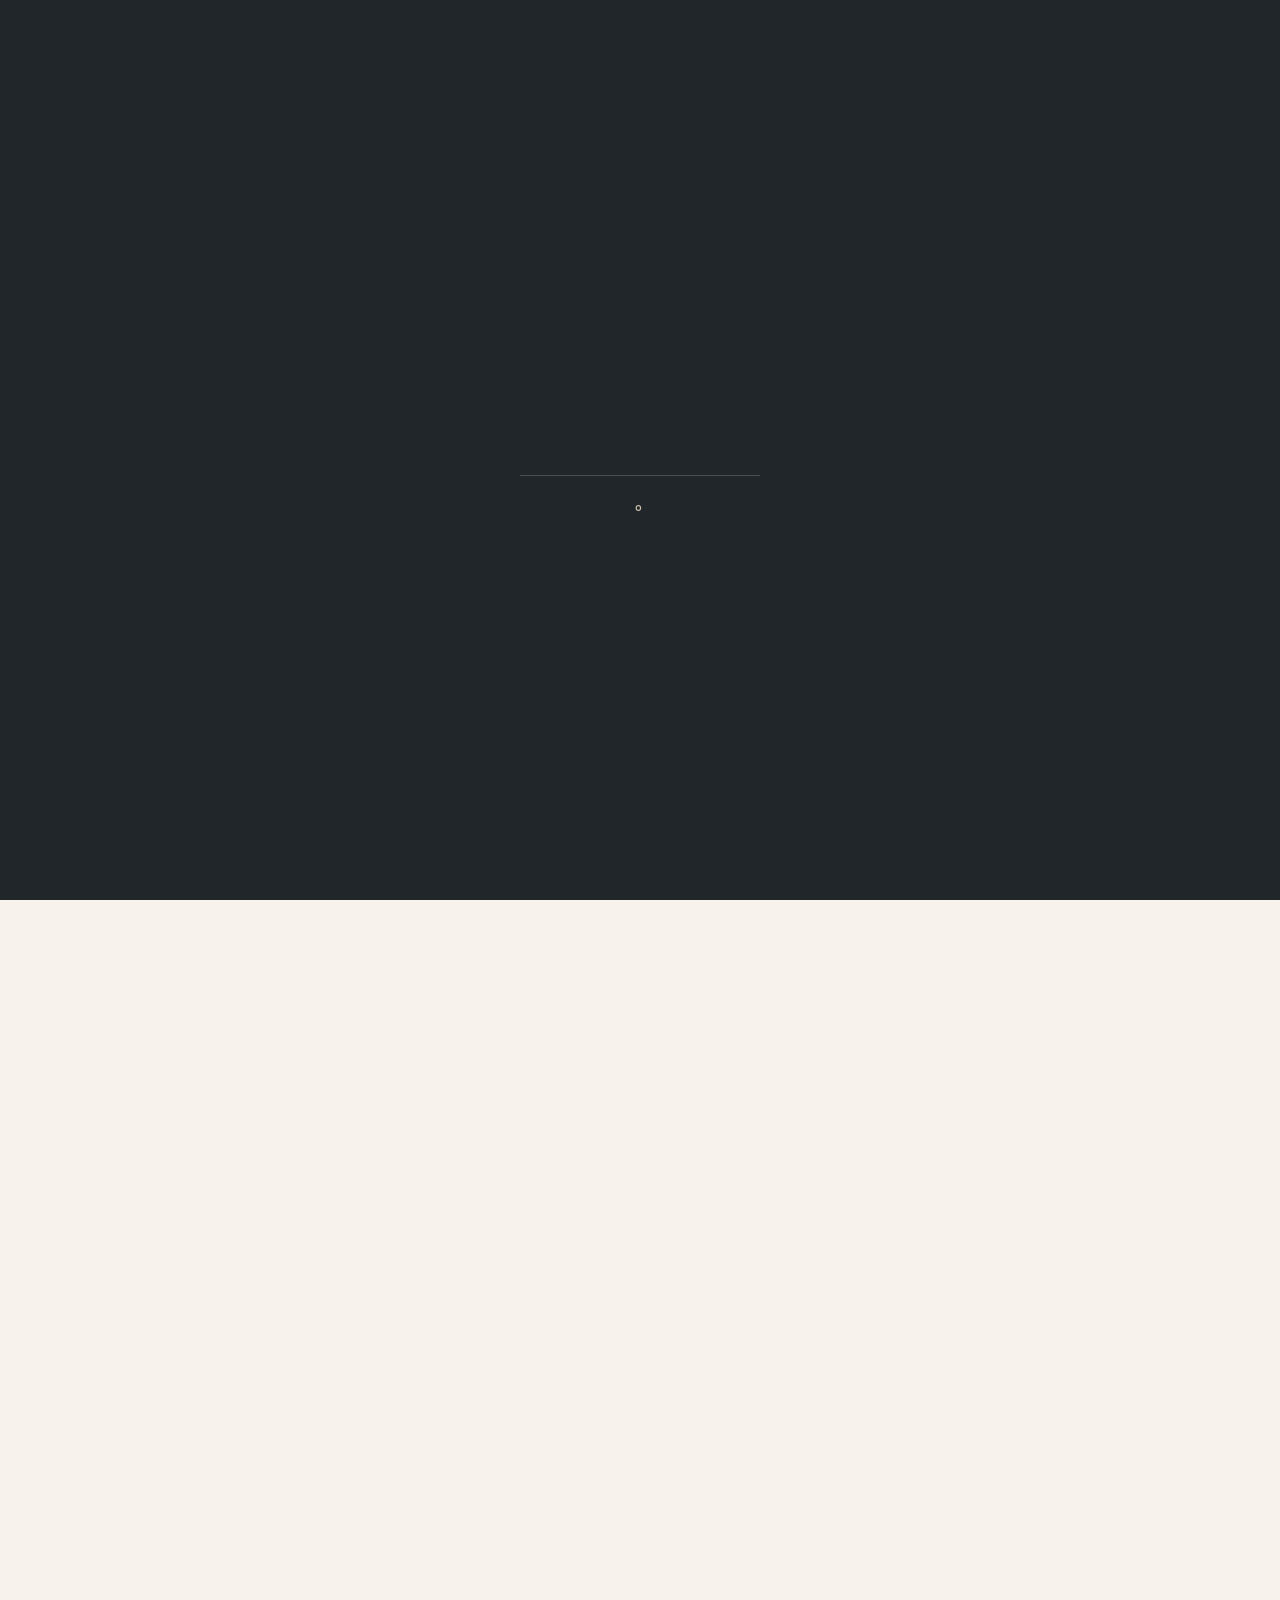
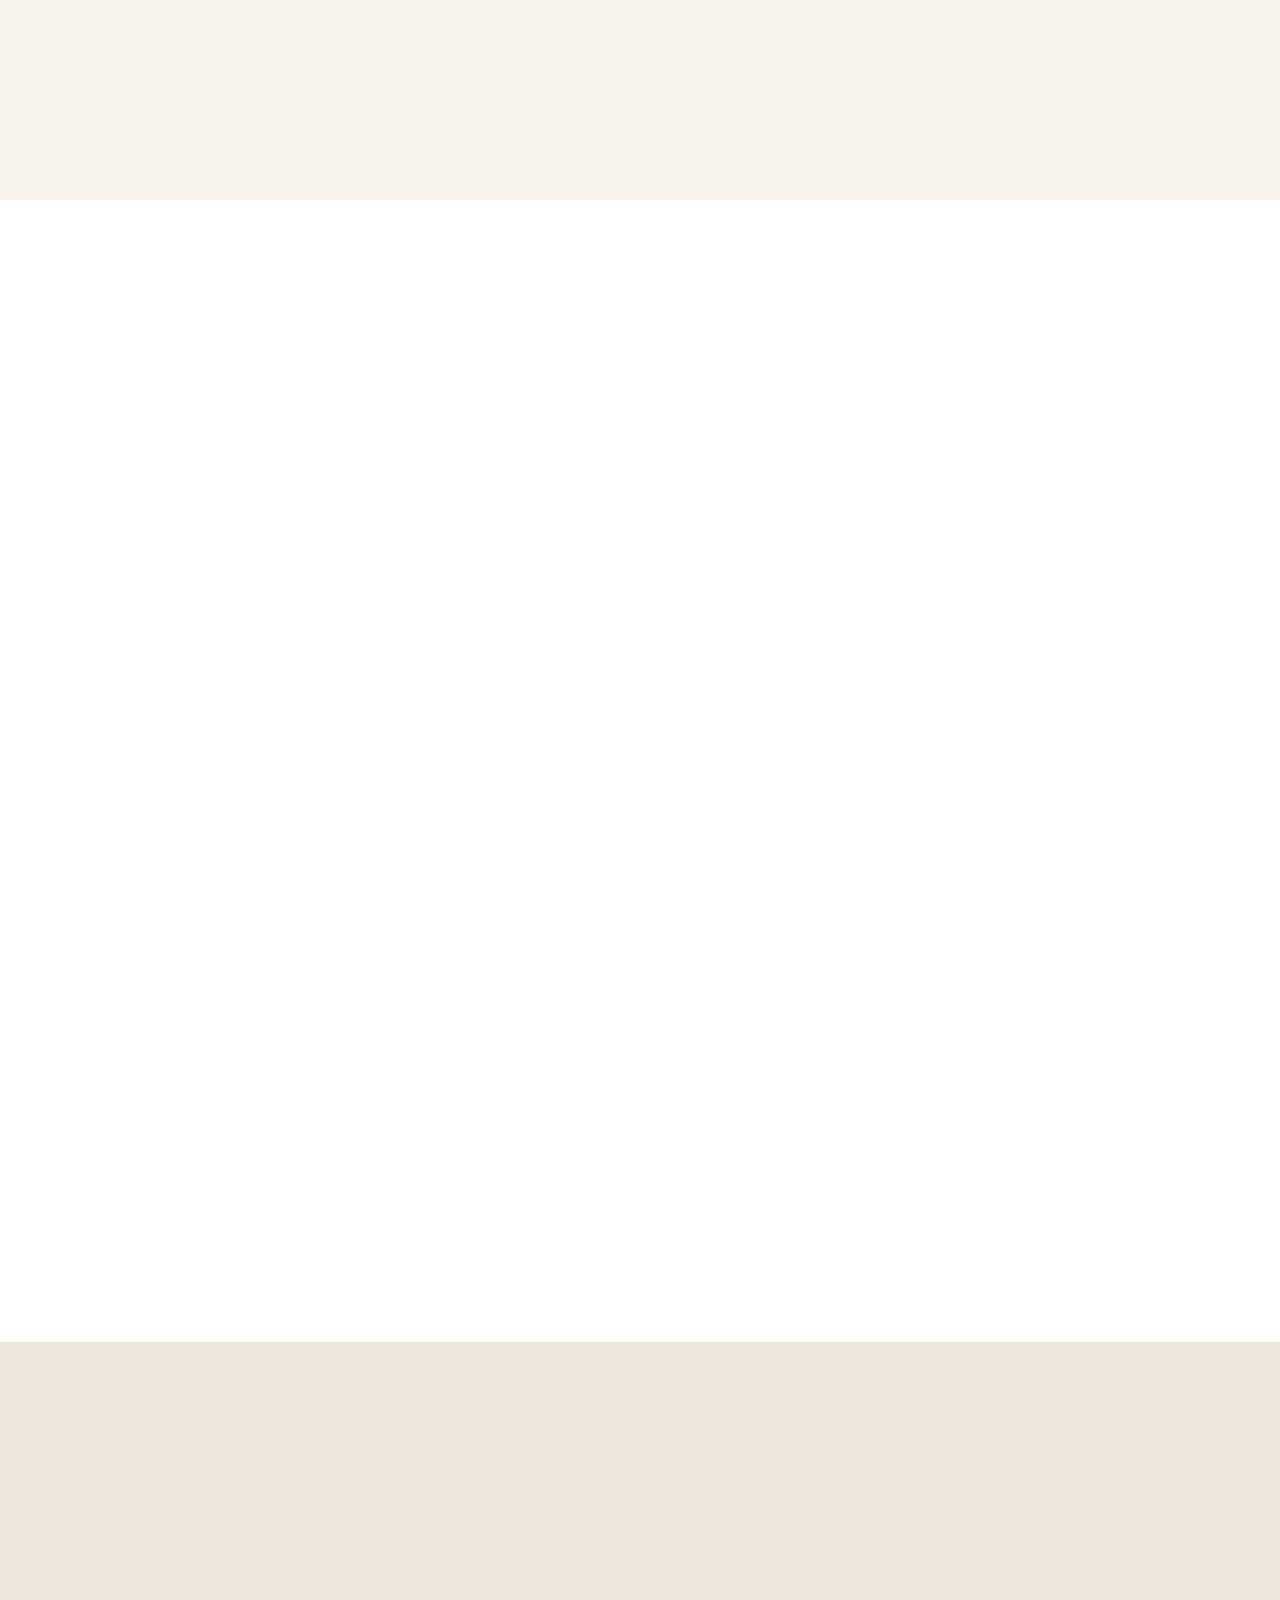
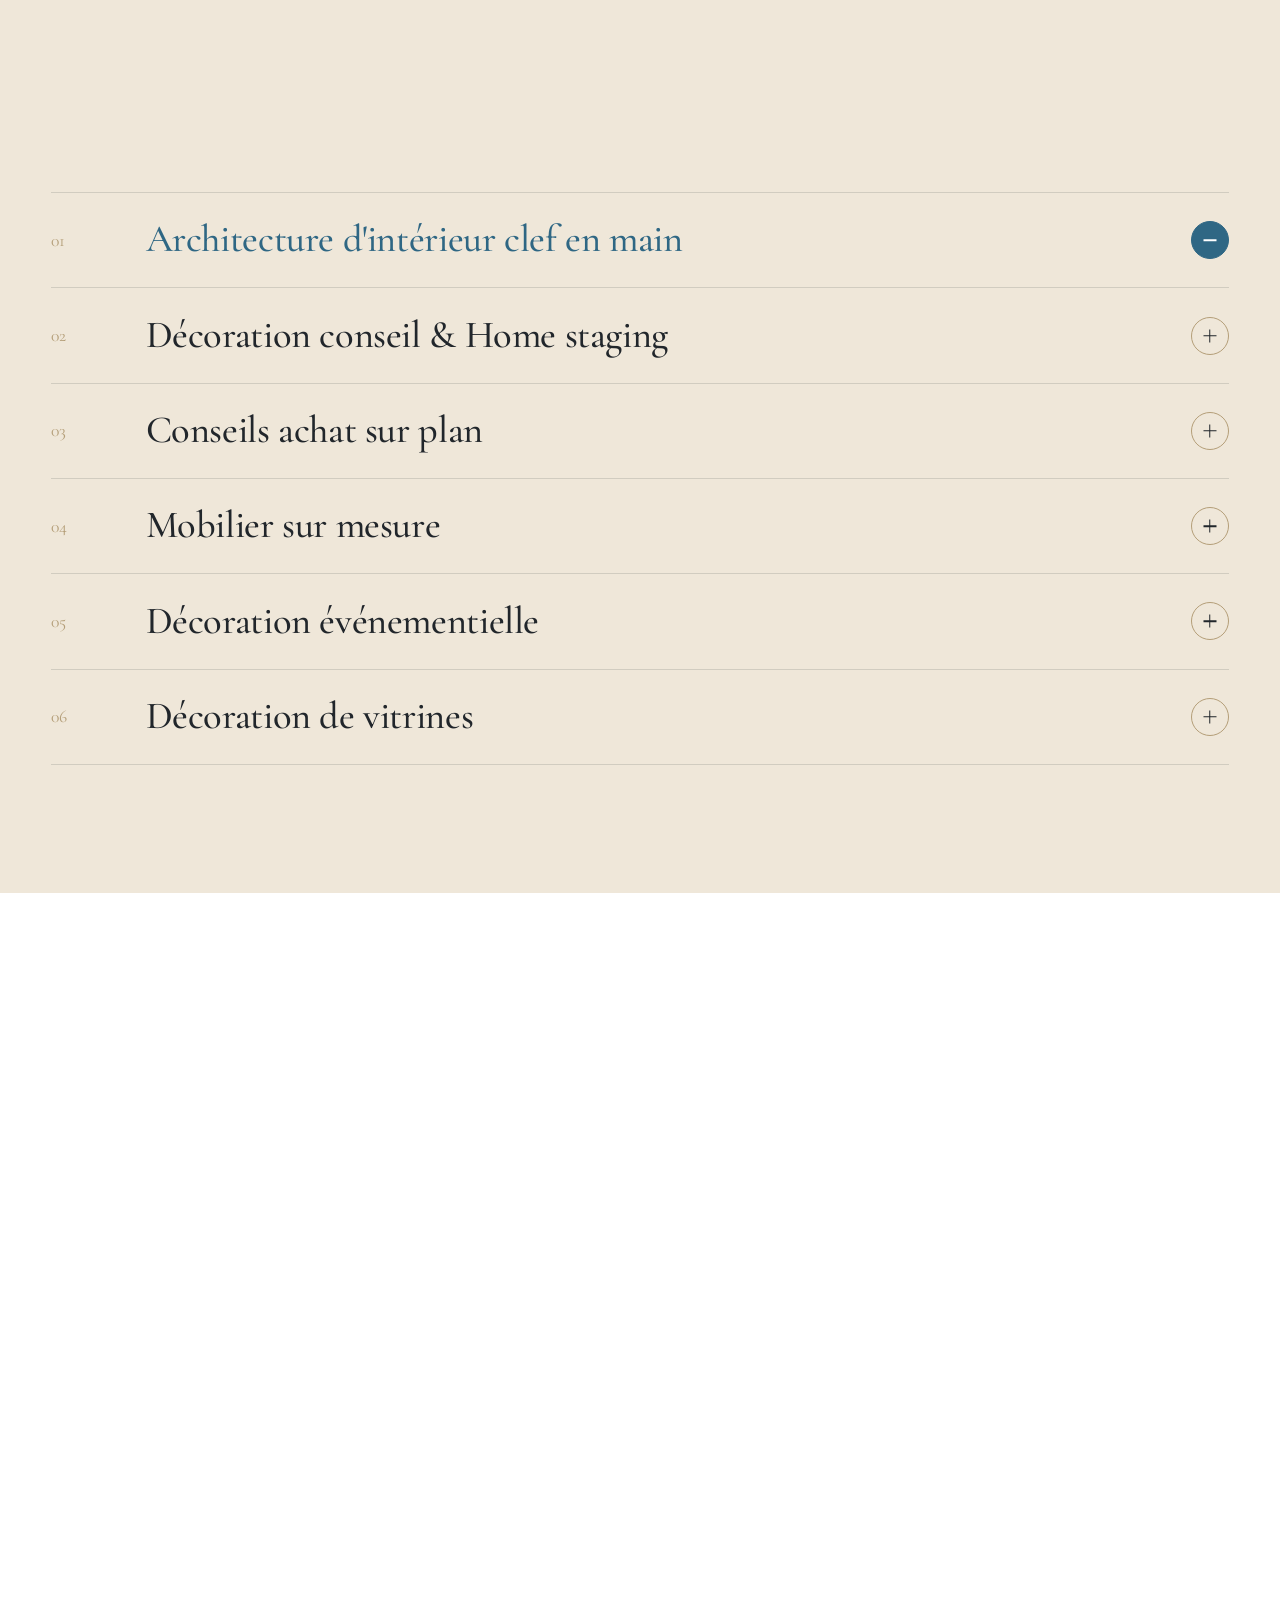
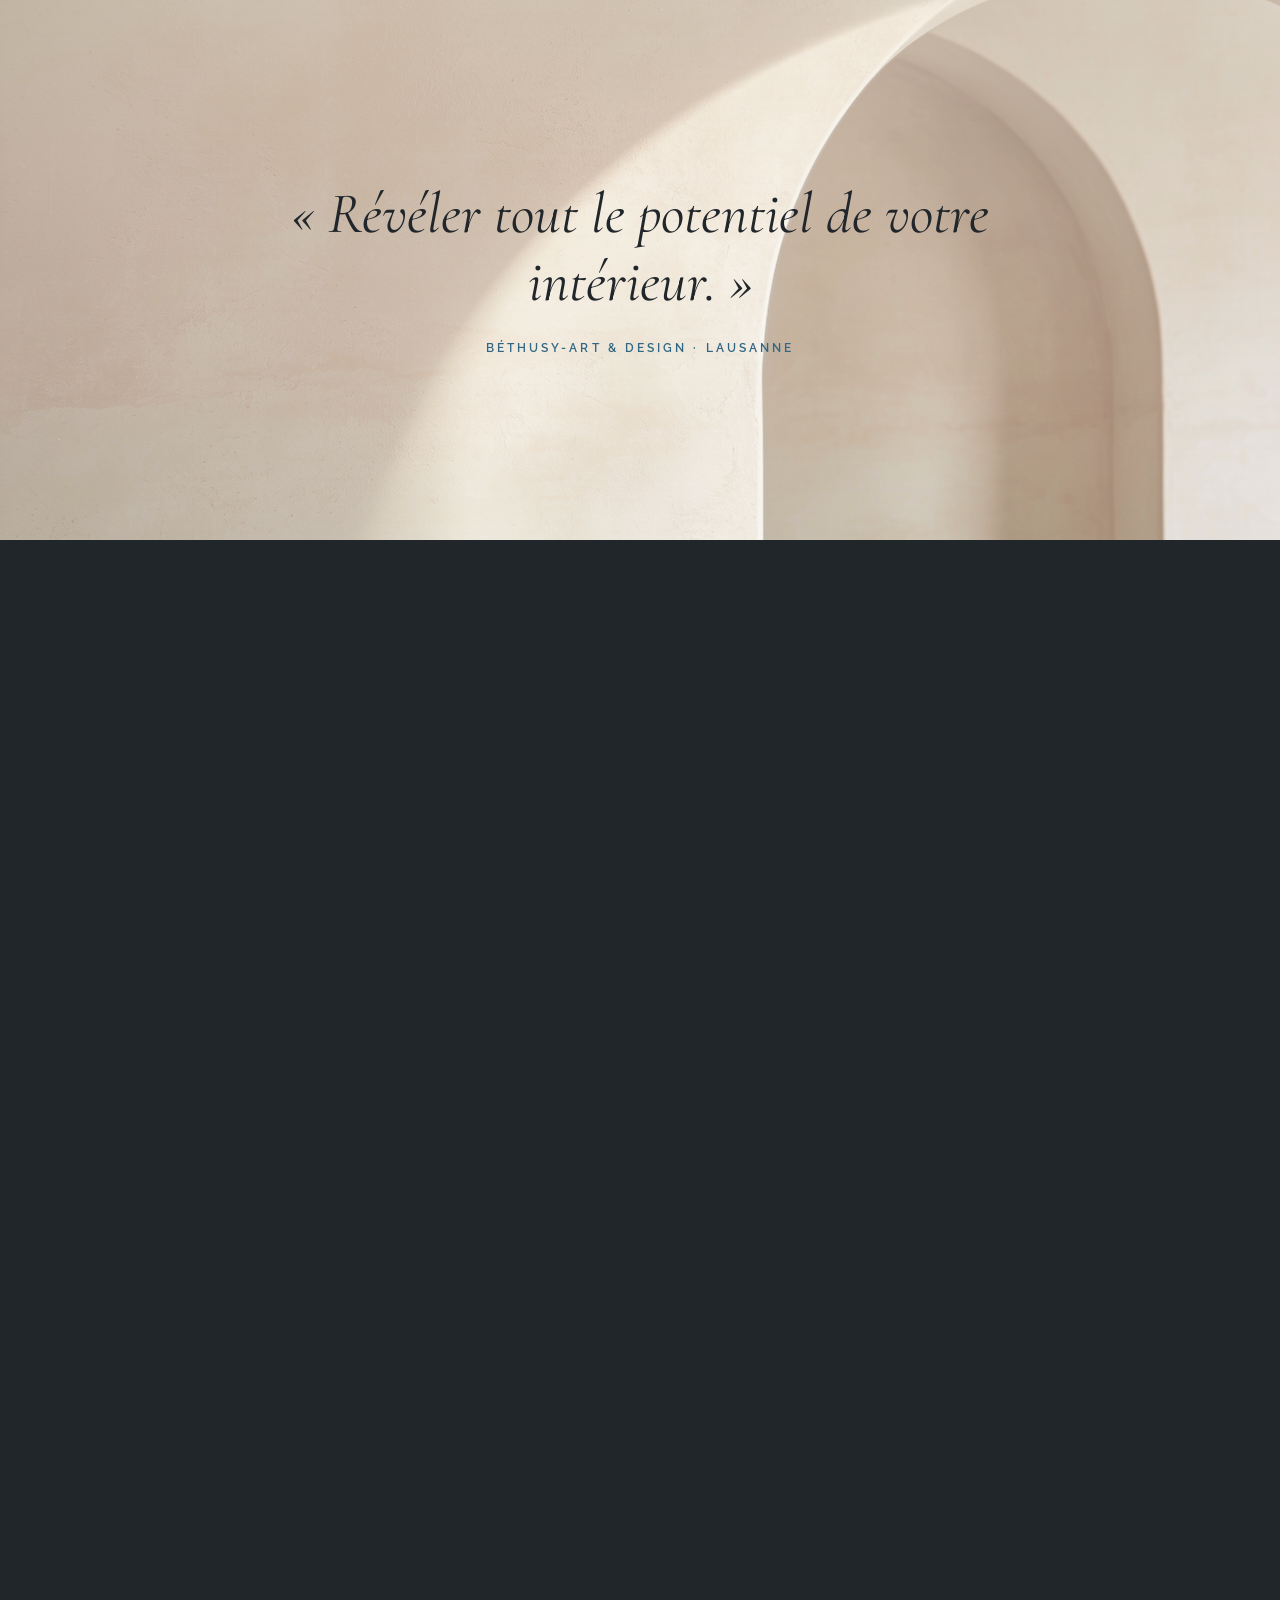
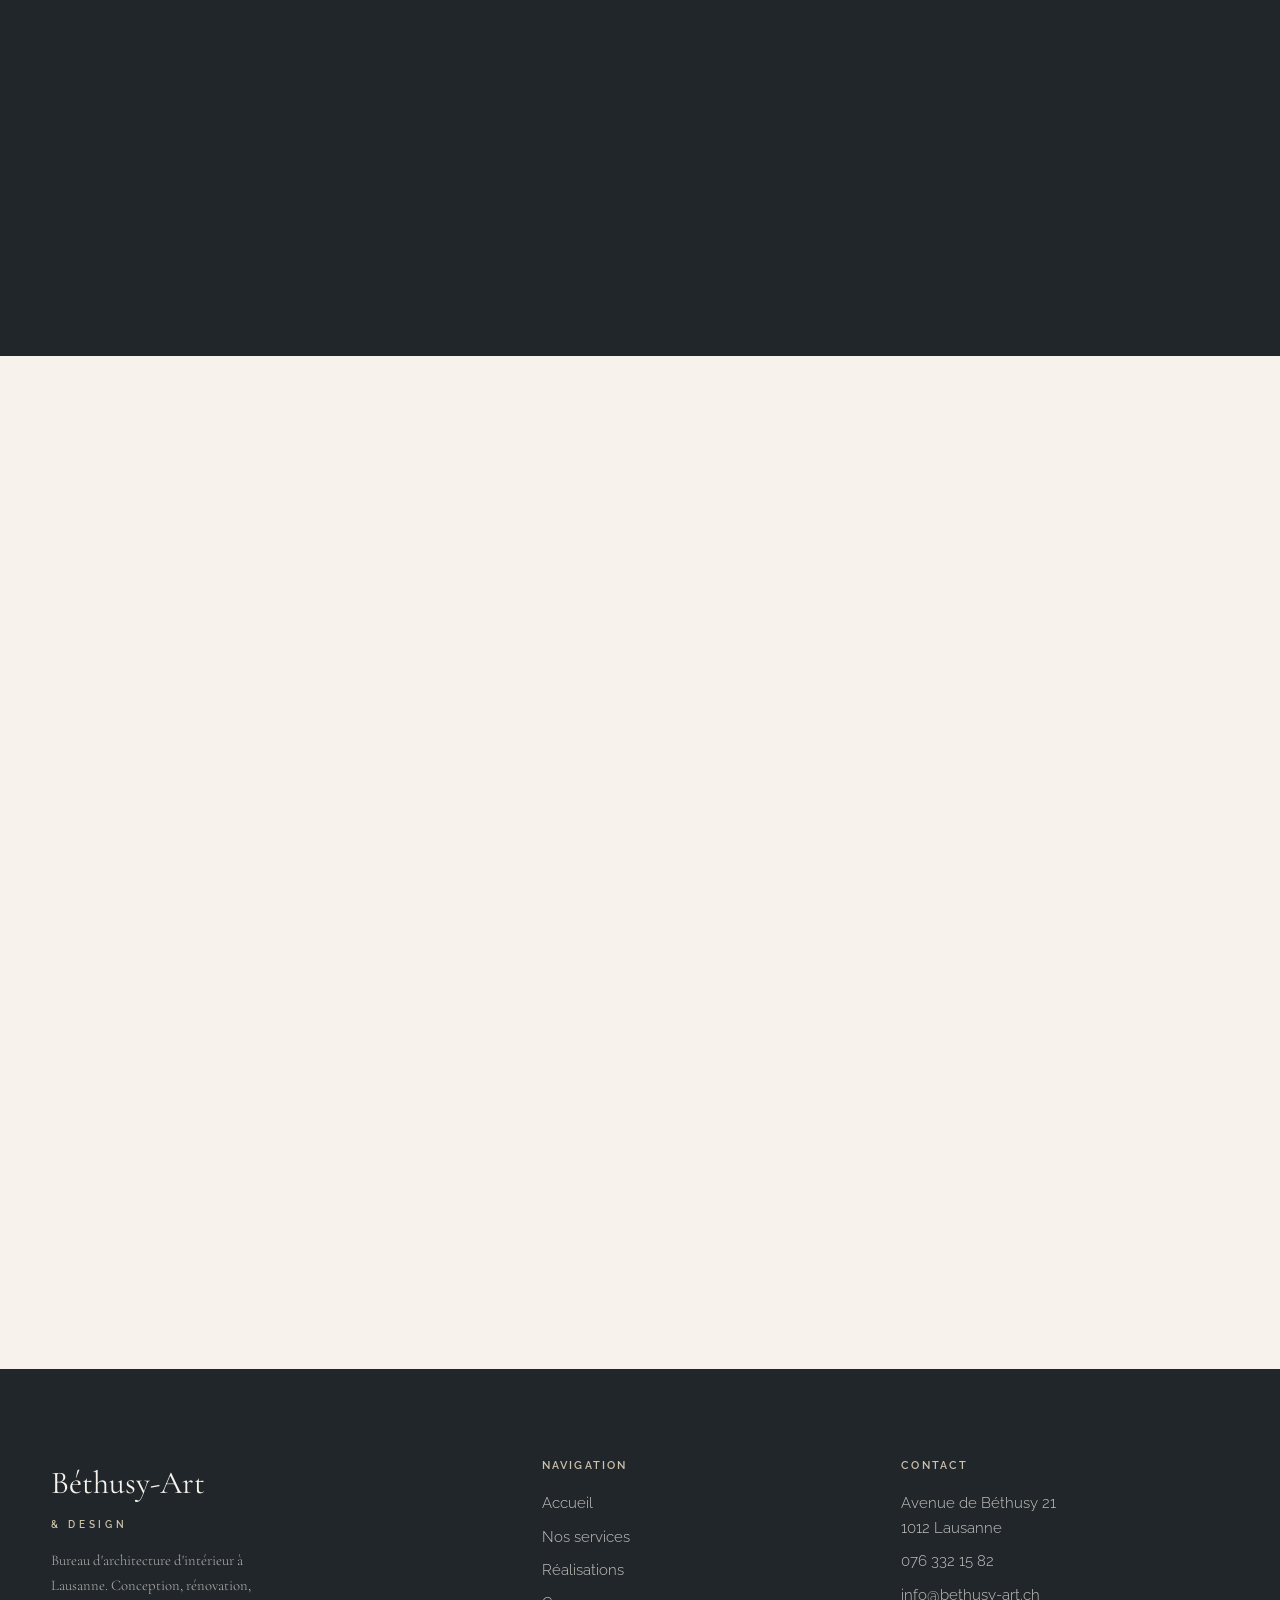
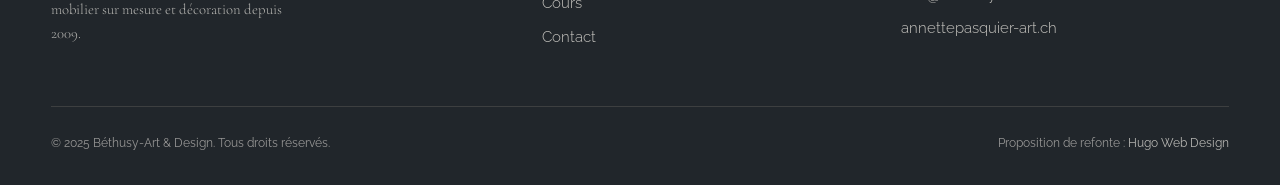
==== commit a0f28fa5: "Béthusy-Art: graceful fallback if motion CDNs blocked/slow Co-Authored-By: Claude Opus 4.8 <noreply@" ====
--- a/index.html
+++ b/index.html
@@ -788,11 +788,14 @@
 
 /* ===== preloader ===== */
 const reduced=window.matchMedia("(prefers-reduced-motion:reduce)").matches;
-function startSite(){document.body.classList.remove("loading");initMotion();}
+function revealAll(){document.querySelectorAll(".reveal").forEach(e=>{e.style.opacity="1";e.style.transform="none";});}
+function startSite(){document.body.classList.remove("loading");if(window.gsap){initMotion();}else{revealAll();}}
+// safety net: if a CDN (GSAP/Lenis) is blocked or slow, never leave content hidden
+setTimeout(()=>{if(!window.gsap){const p=document.getElementById("pre");if(p)p.style.display="none";document.body.classList.remove("loading");revealAll();}},2600);
 (function preload(){
   const seen=sessionStorage.getItem("ba_seen");
   const pre=document.getElementById("pre"),curtain=document.getElementById("preCurtain");
-  if(seen||reduced){pre.style.display="none";startSite();return;}
+  if(seen||reduced||!window.gsap){if(pre)pre.style.display="none";startSite();return;}
   const bar=document.getElementById("preBar"),num=document.getElementById("preNum"),pm=document.querySelector("#pmText span");
   let p={v:0};
   gsap.to(pm,{y:0,duration:.9,ease:"power3.out"});
@@ -847,7 +850,7 @@
   });
 
   // split section headings
-  document.querySelectorAll(".sec-head h2").forEach(h=>{
+  if(window.SplitText) document.querySelectorAll(".sec-head h2").forEach(h=>{
     const sp=new SplitText(h,{type:"lines",linesClass:"sline"});
     gsap.set(sp.lines,{overflow:"hidden"});
     gsap.from(sp.lines,{yPercent:110,opacity:0,duration:1,stagger:.1,ease:"power4.out",
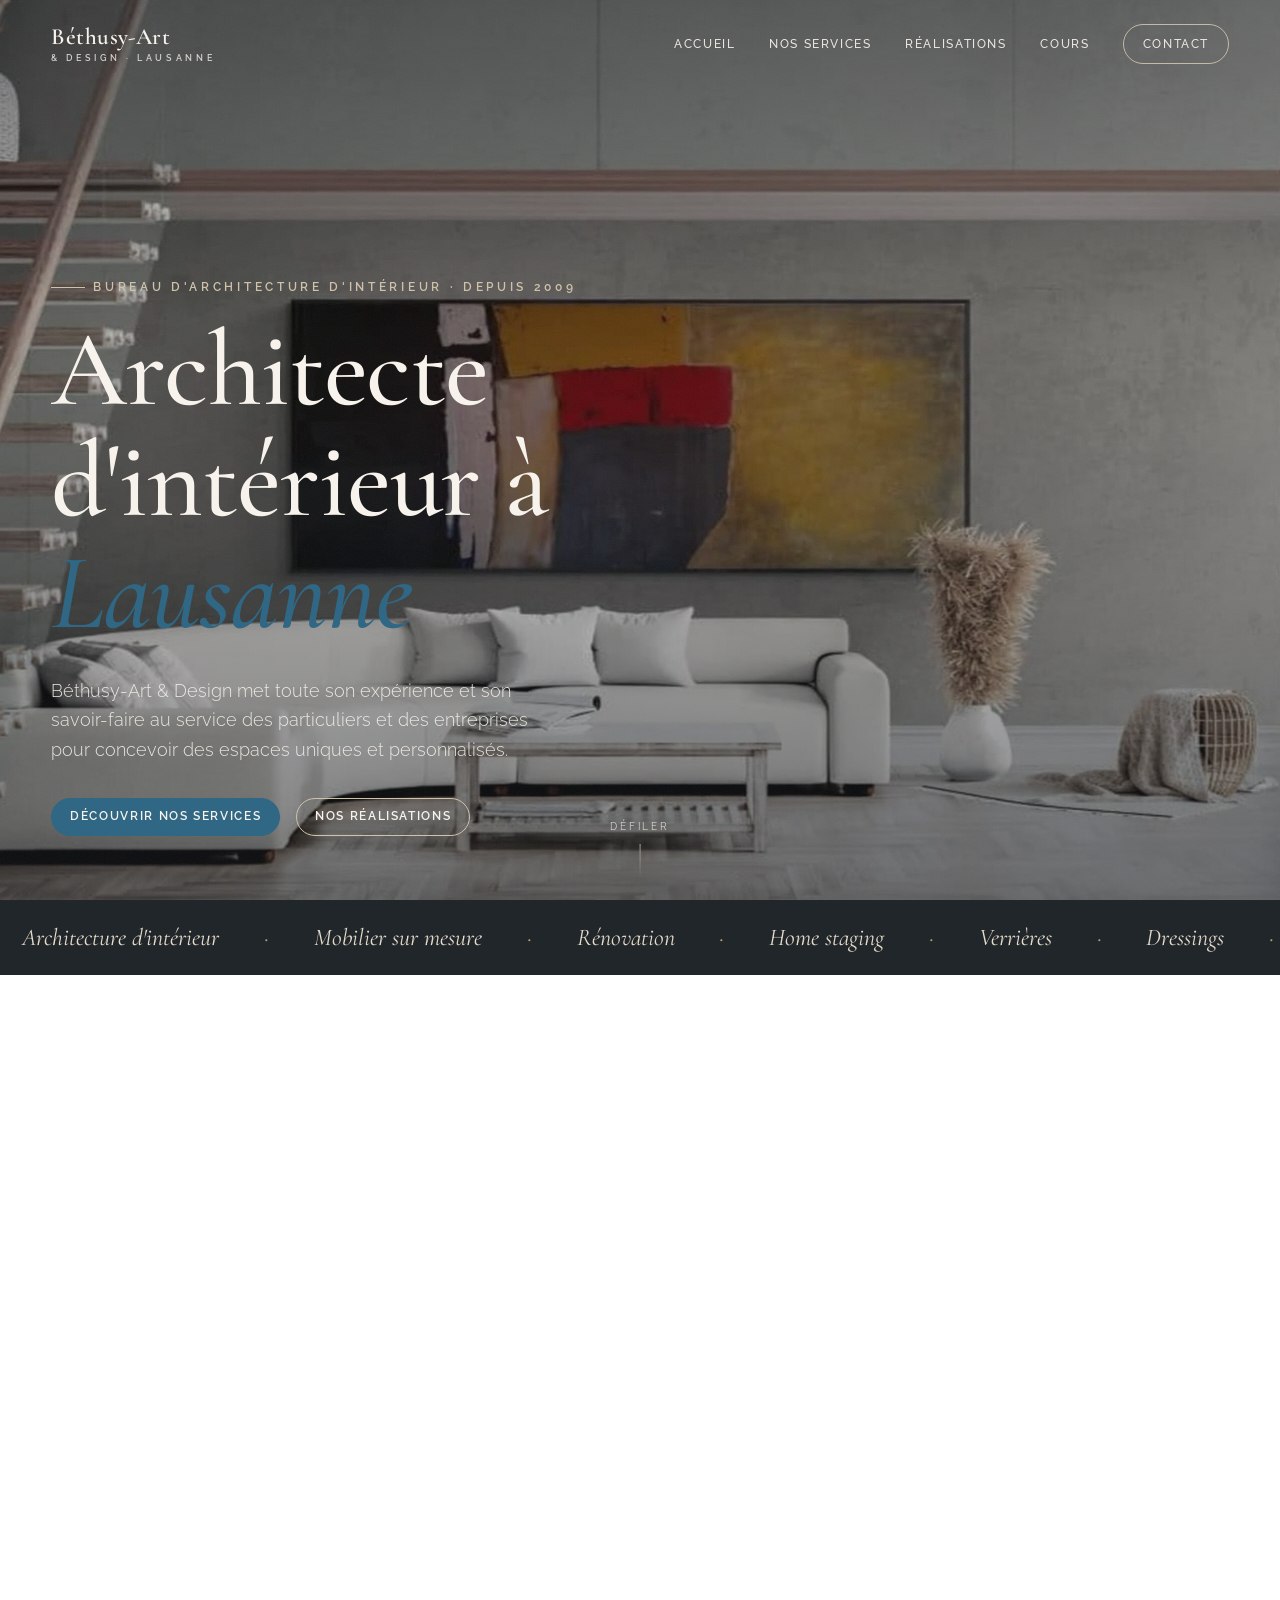
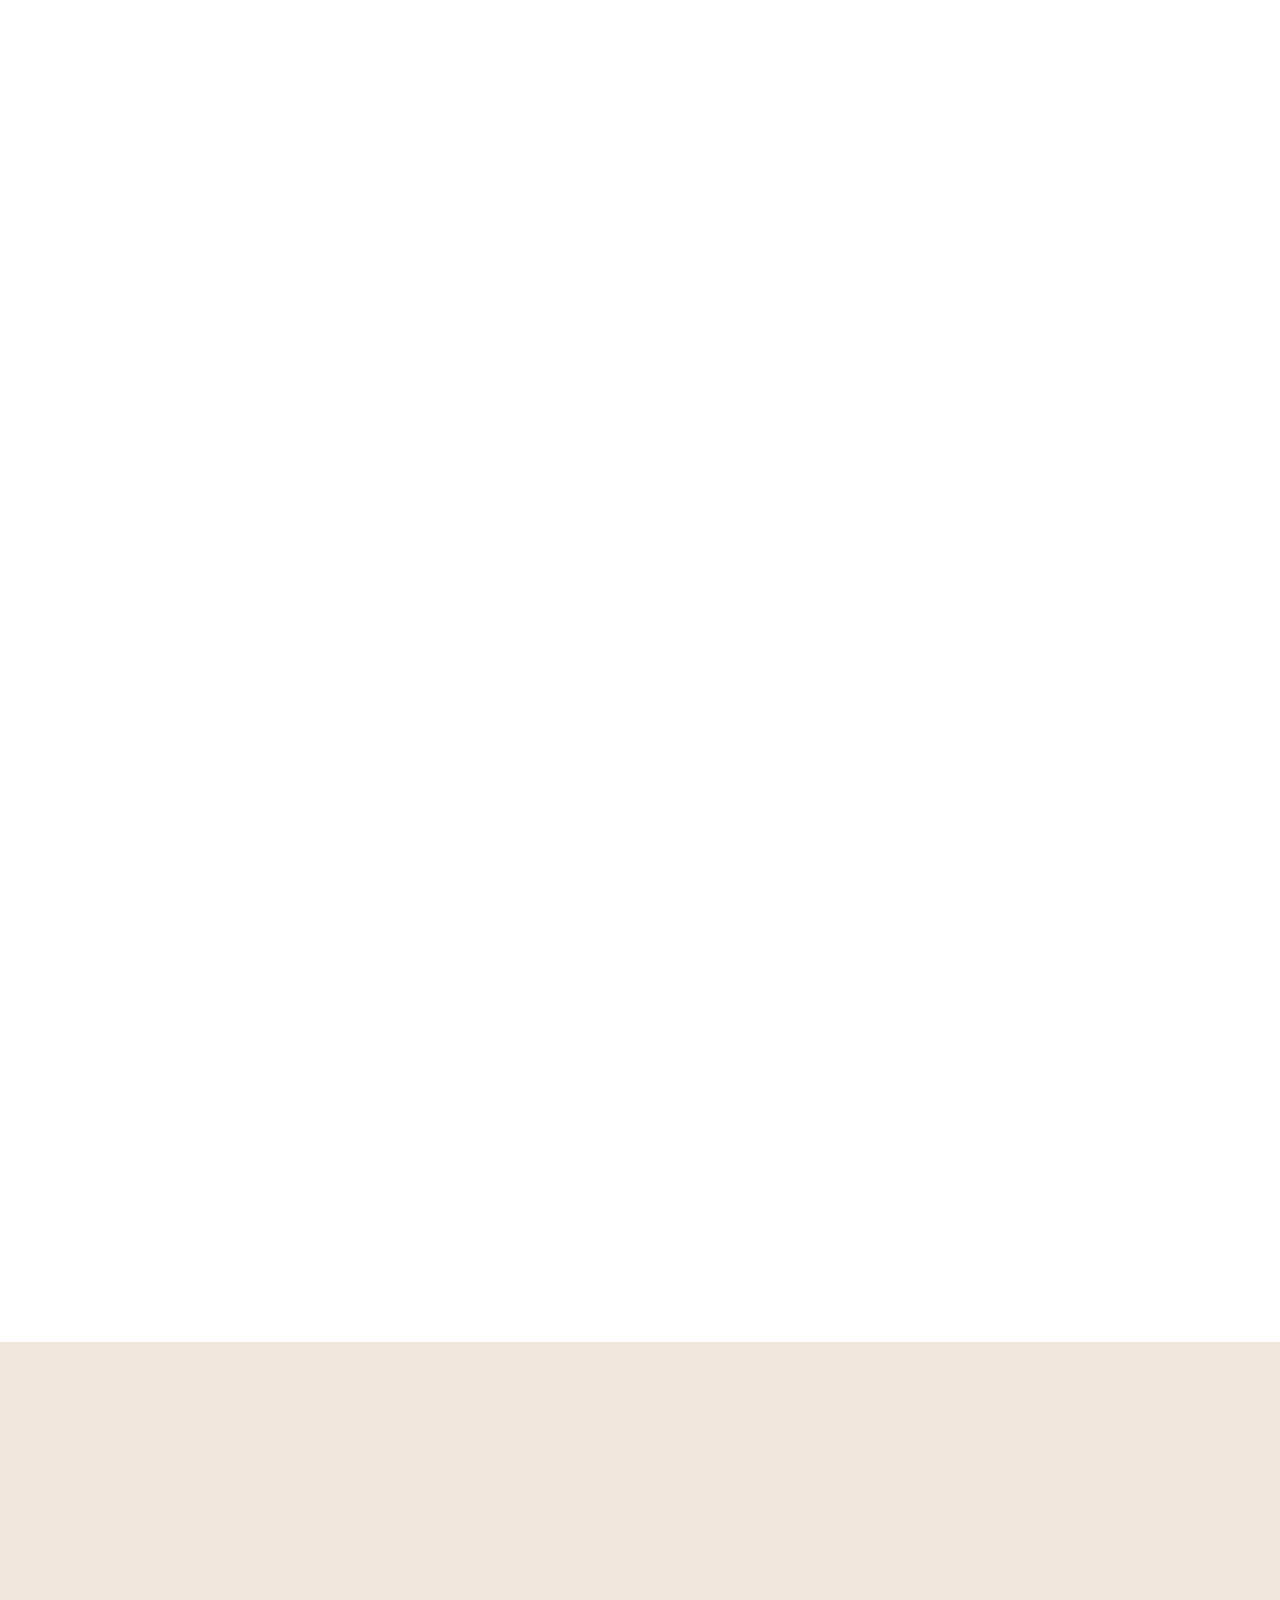
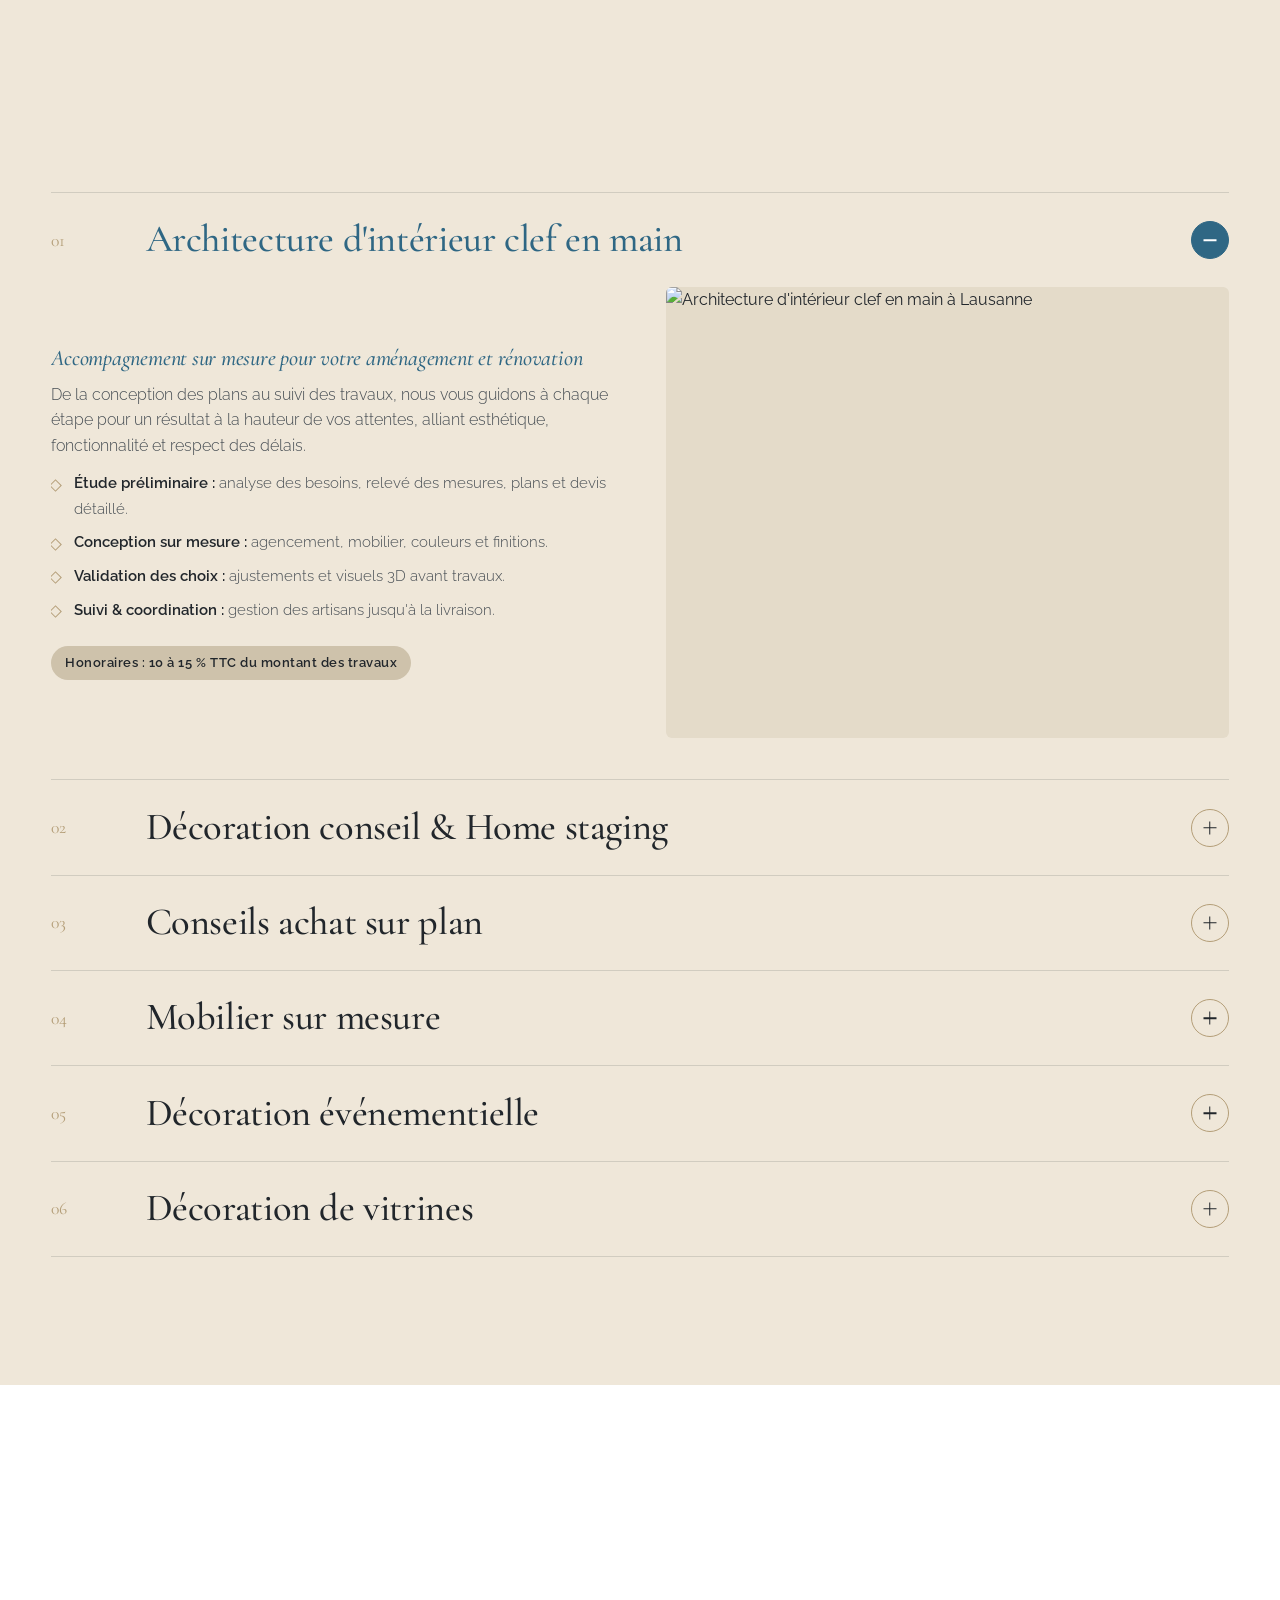
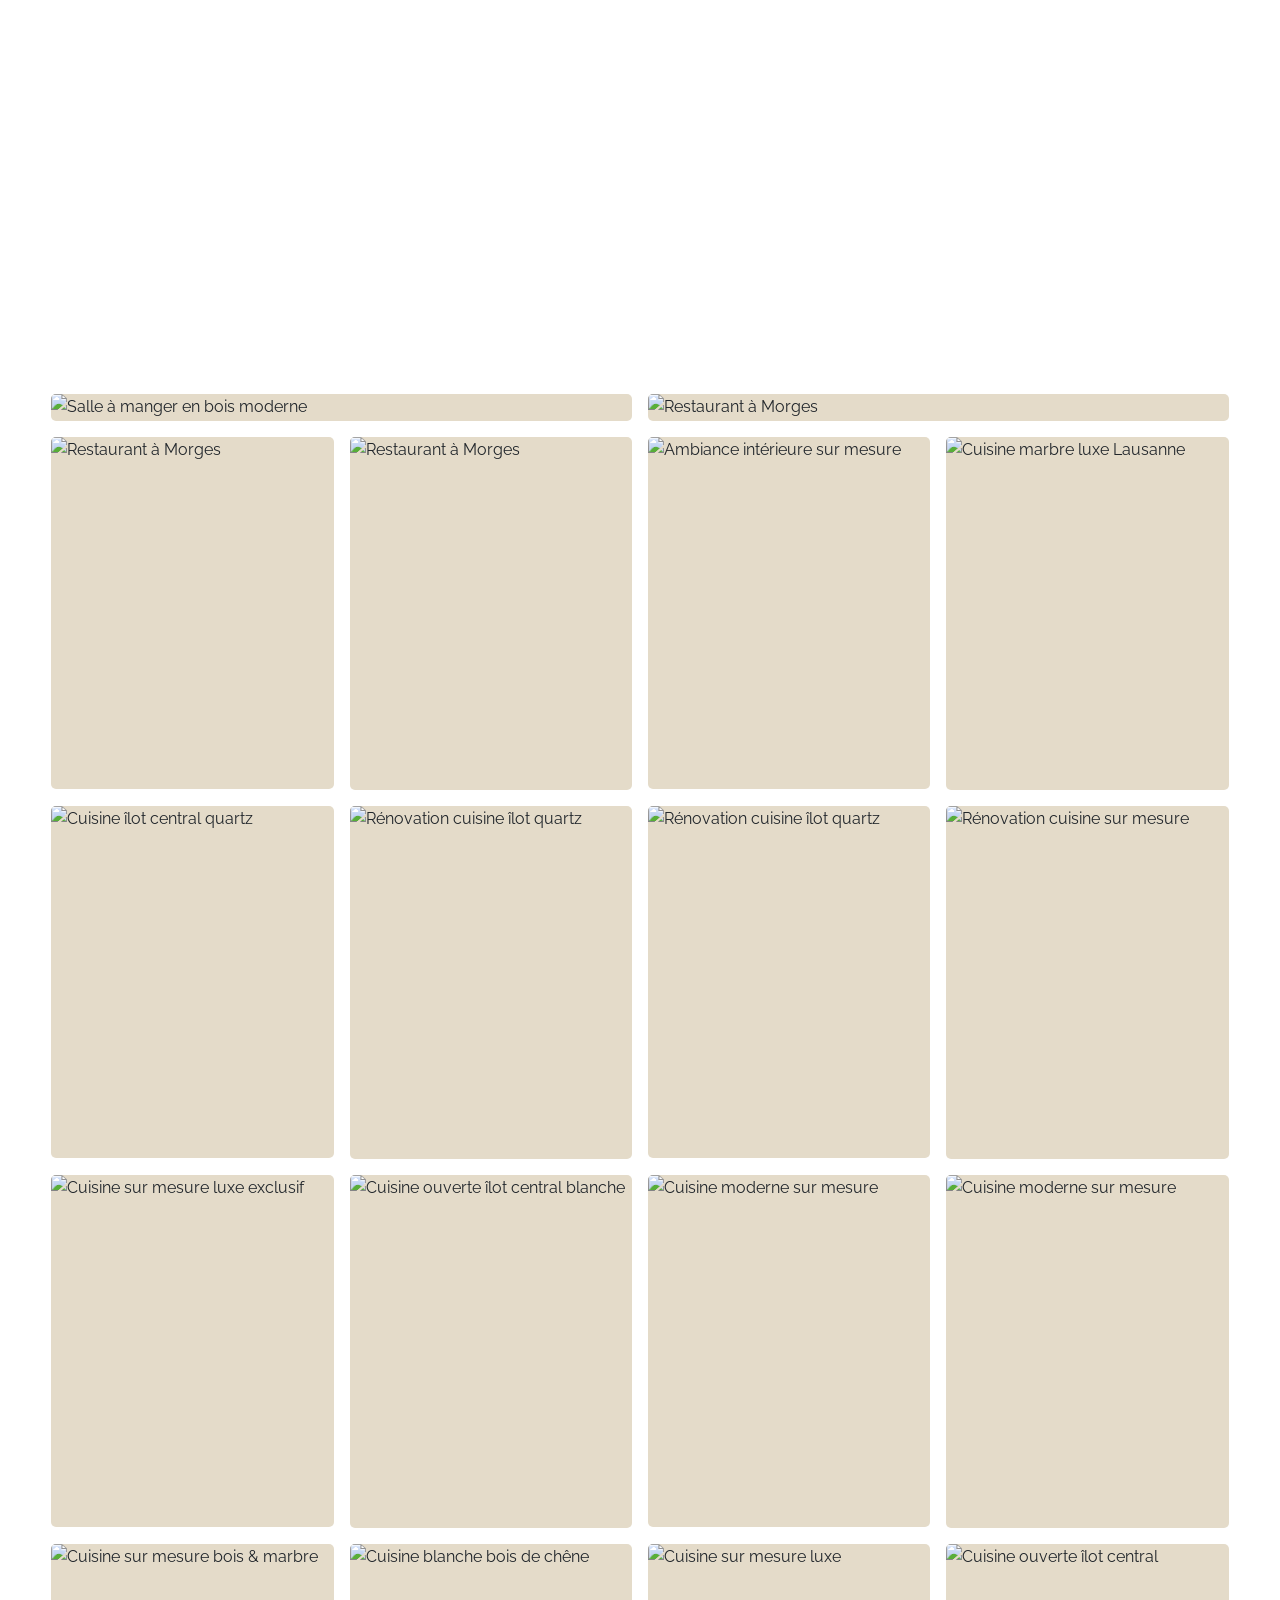
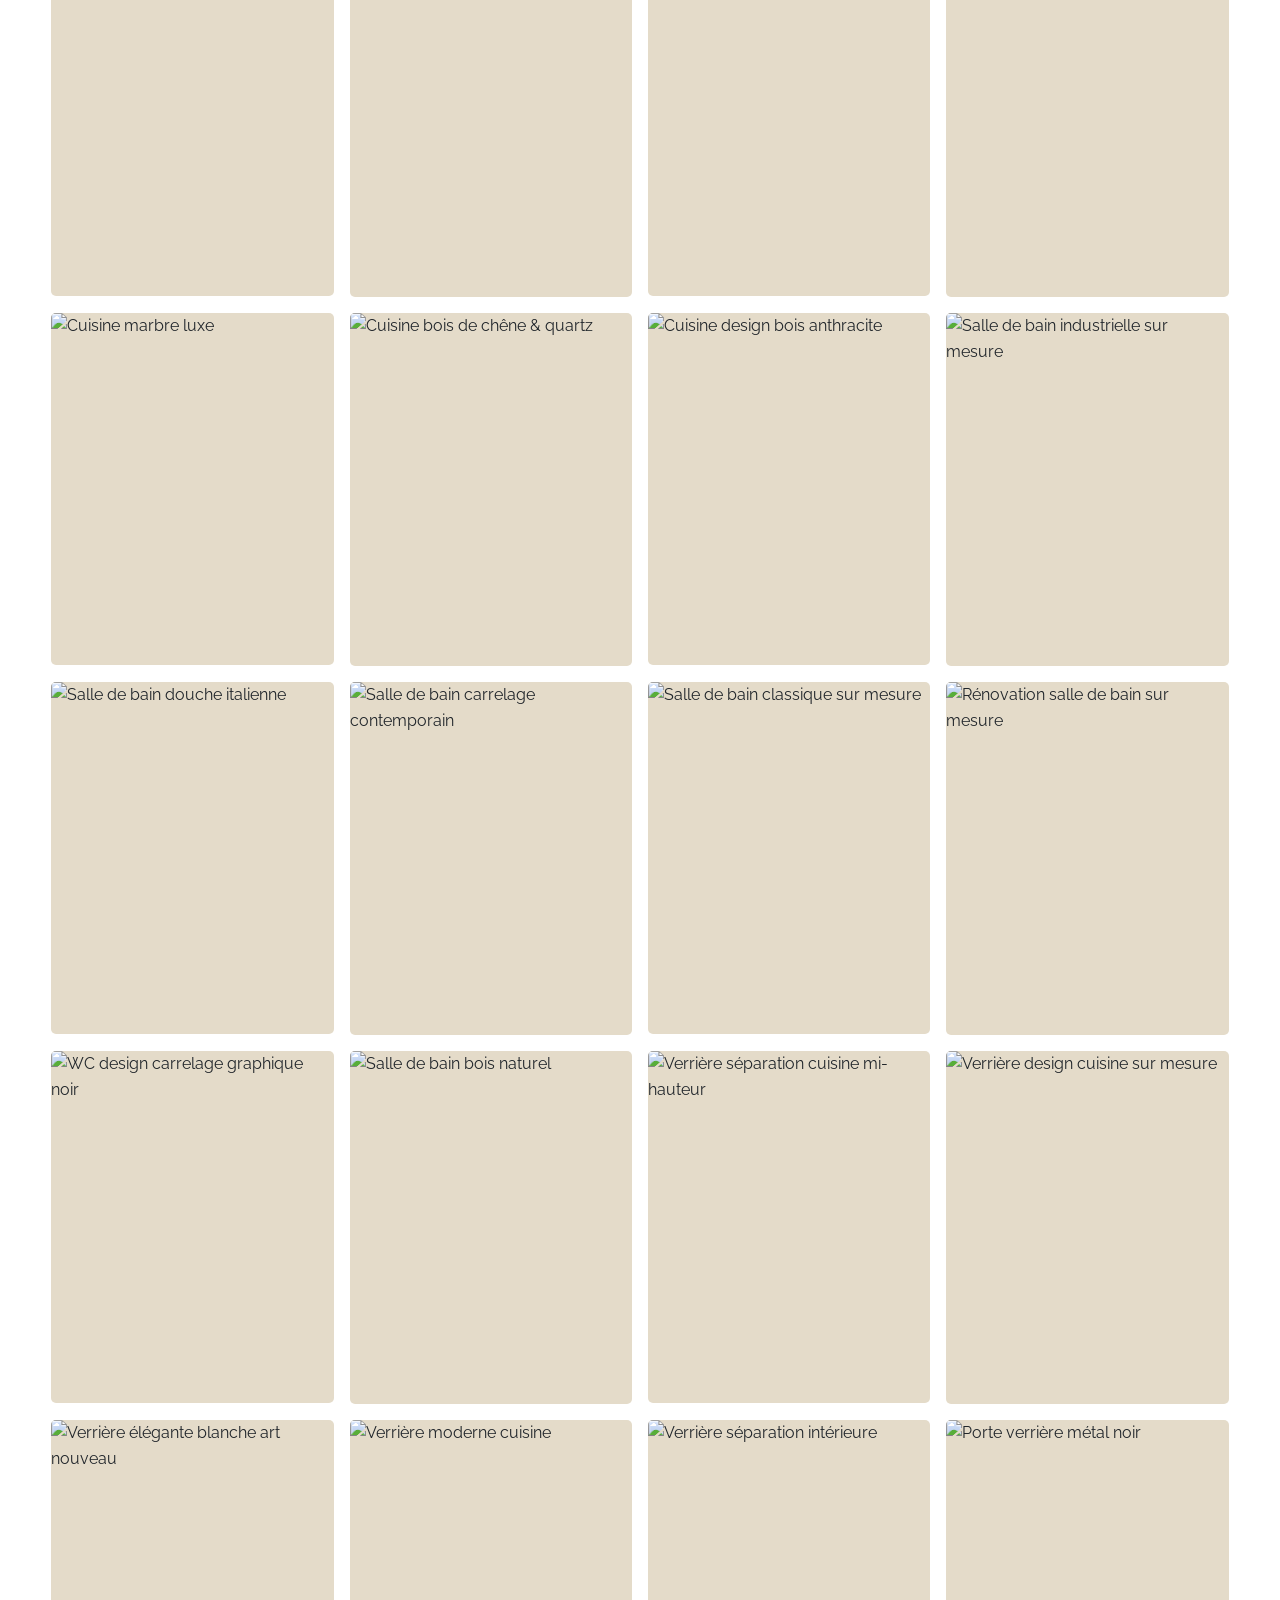
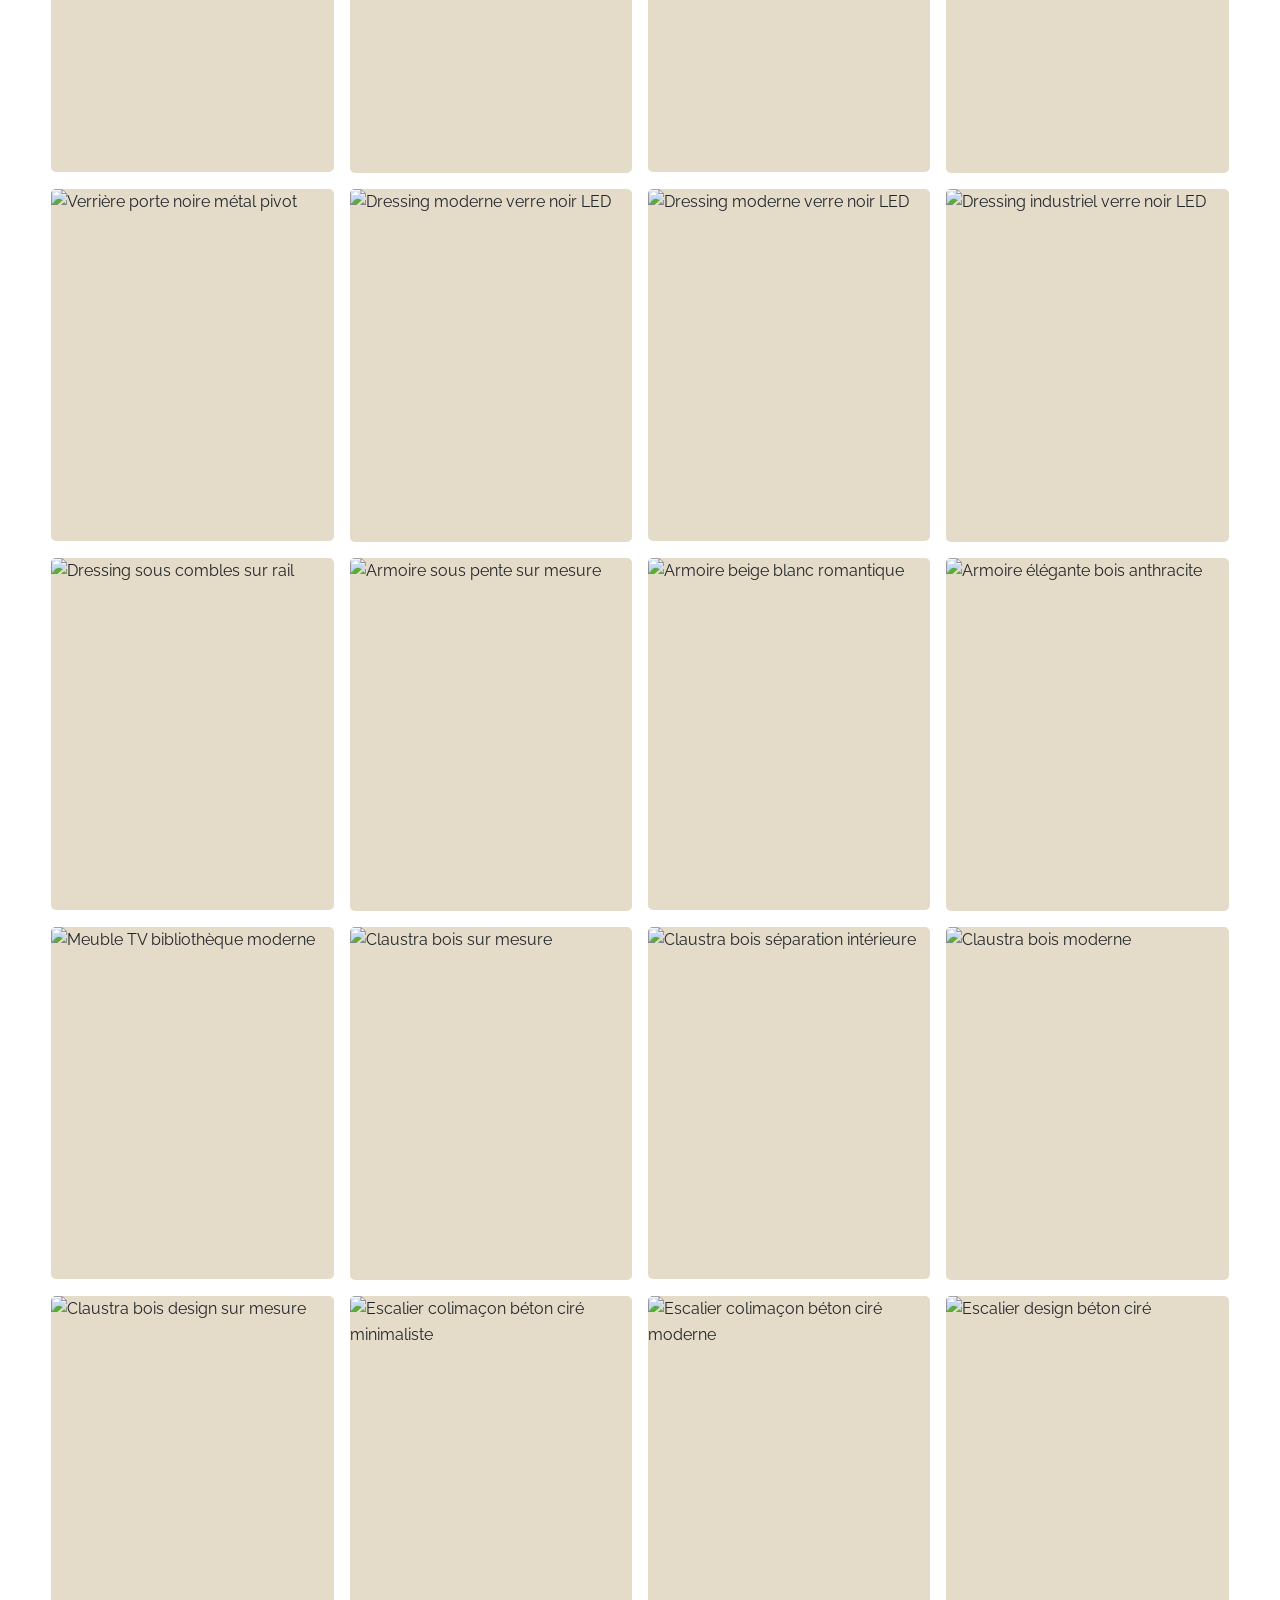
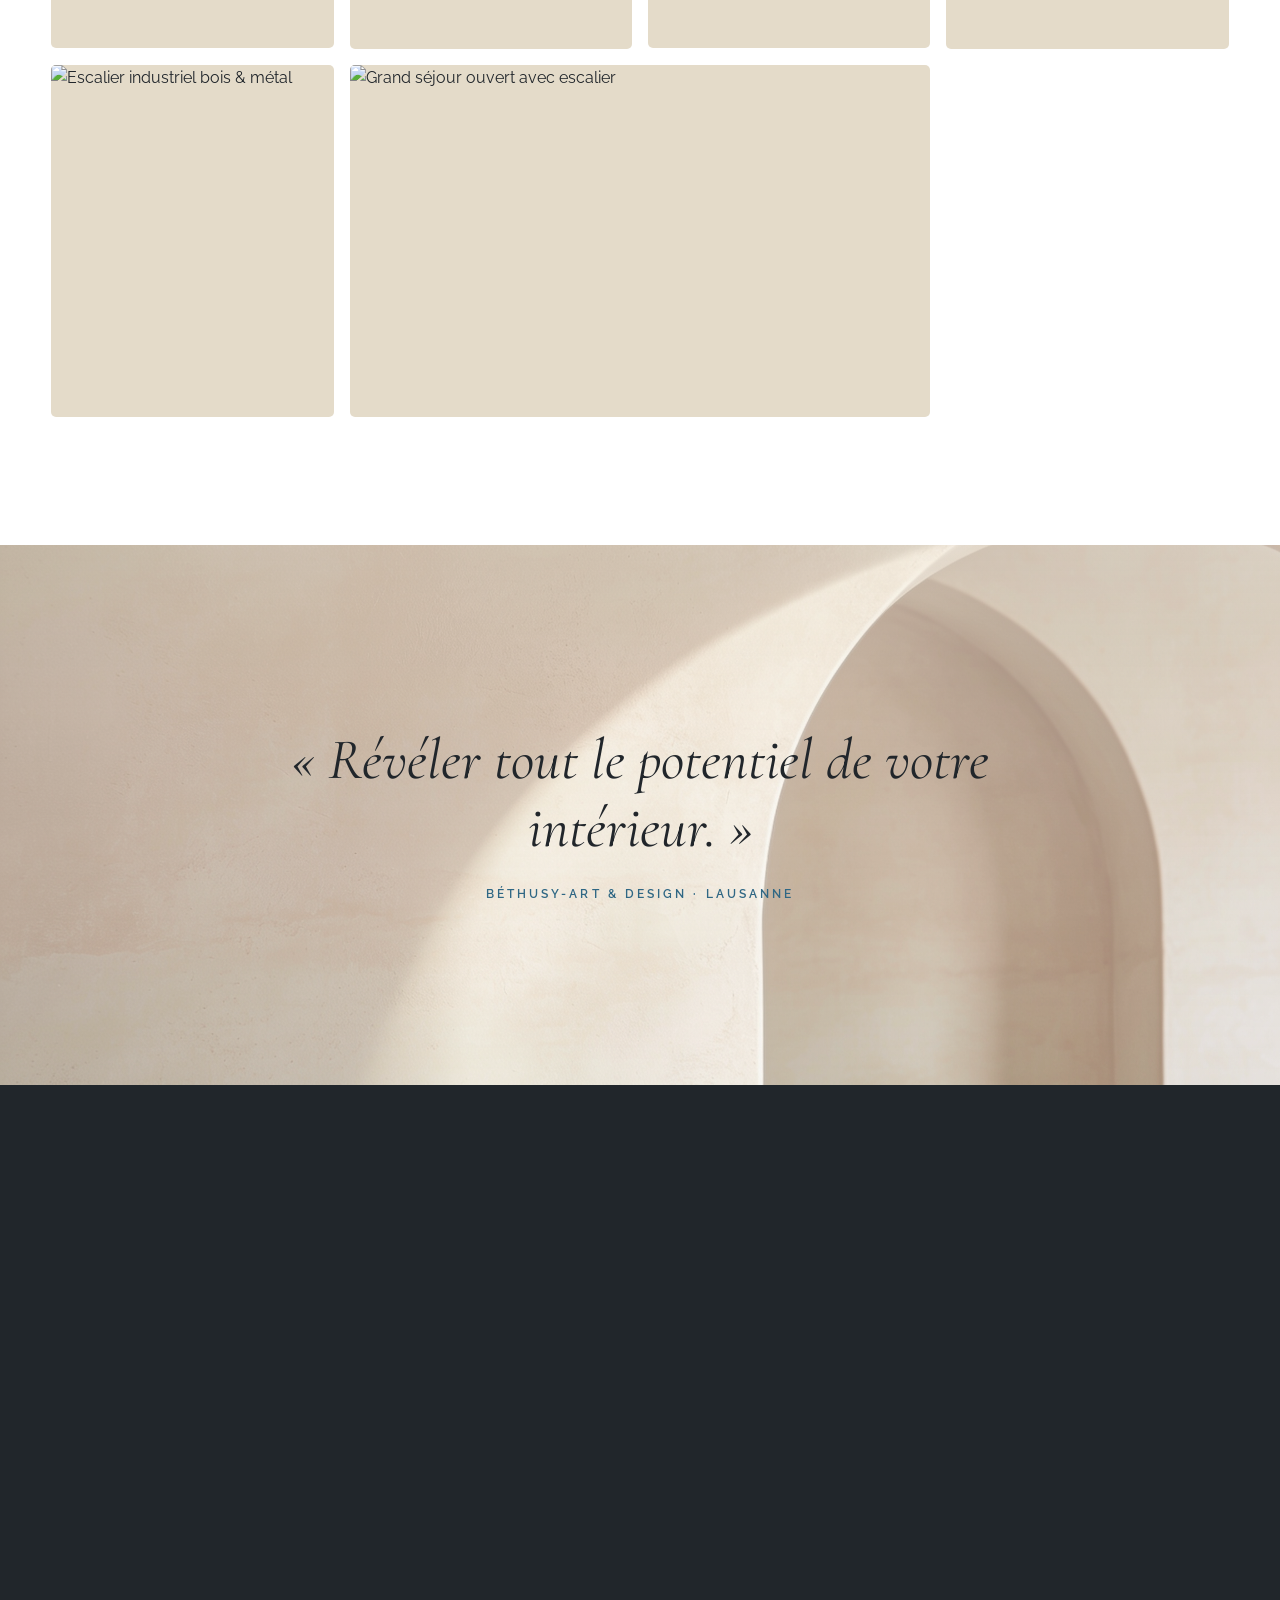
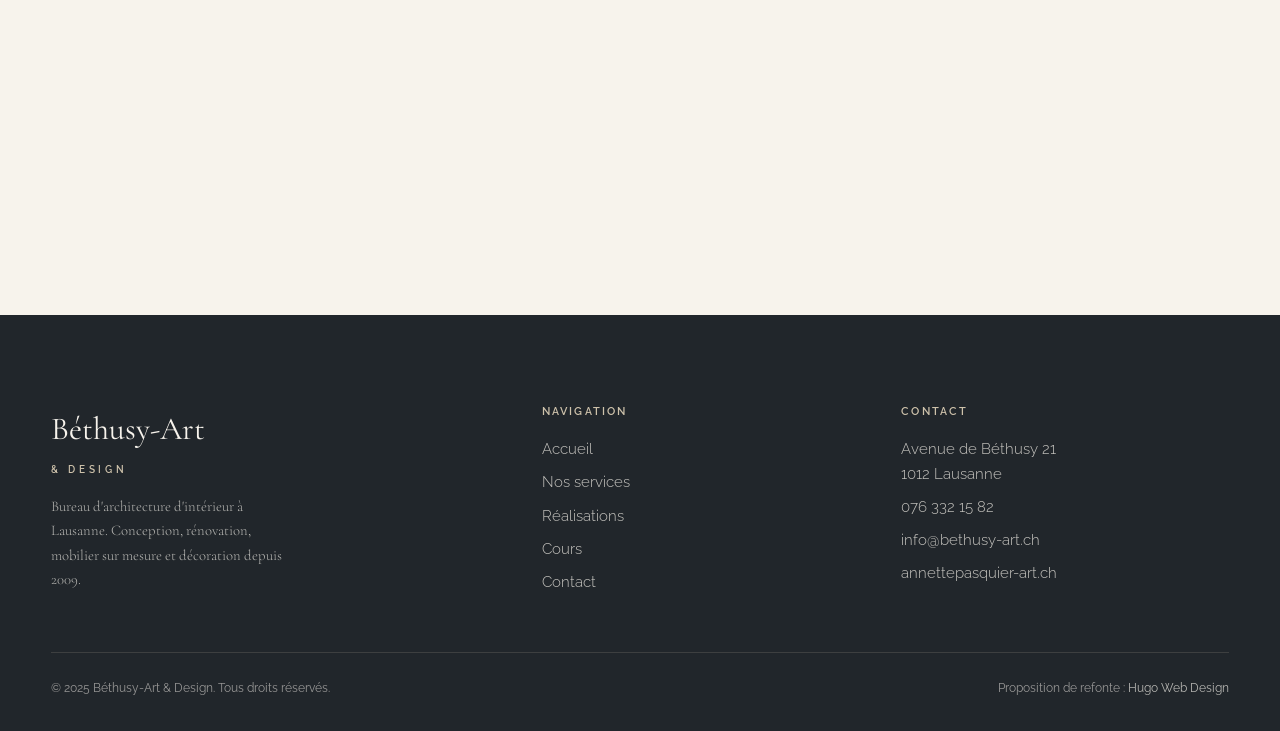
==== commit 129e9cca: "Béthusy-Art: fix fatal SyntaxError (duplicate 'nav' identifier) that froze site on preloader Lightbo" ====
--- a/index.html
+++ b/index.html
@@ -750,13 +750,13 @@
 function openLb(list,i){lbList=list;lbIdx=i;showLb();lb.classList.add("open");lb.setAttribute("aria-hidden","false");document.body.style.overflow="hidden";}
 function showLb(){const g=lbList[lbIdx];lbImg.src=g.s;lbImg.alt=g.a;lbCap.textContent=g.a;}
 function closeLb(){lb.classList.remove("open");lb.setAttribute("aria-hidden","true");document.body.style.overflow="";}
-function nav(d){lbIdx=(lbIdx+d+lbList.length)%lbList.length;showLb();}
+function lbNav(d){lbIdx=(lbIdx+d+lbList.length)%lbList.length;showLb();}
 document.getElementById("lbClose").onclick=closeLb;
-document.getElementById("lbPrev").onclick=()=>nav(-1);
-document.getElementById("lbNext").onclick=()=>nav(1);
+document.getElementById("lbPrev").onclick=()=>lbNav(-1);
+document.getElementById("lbNext").onclick=()=>lbNav(1);
 lb.addEventListener("click",e=>{if(e.target===lb)closeLb();});
 document.addEventListener("keydown",e=>{if(!lb.classList.contains("open"))return;
-  if(e.key==="Escape")closeLb();if(e.key==="ArrowRight")nav(1);if(e.key==="ArrowLeft")nav(-1);});
+  if(e.key==="Escape")closeLb();if(e.key==="ArrowRight")lbNav(1);if(e.key==="ArrowLeft")lbNav(-1);});
 
 /* ===== services accordion ===== */
 document.querySelectorAll(".svc").forEach(svc=>{
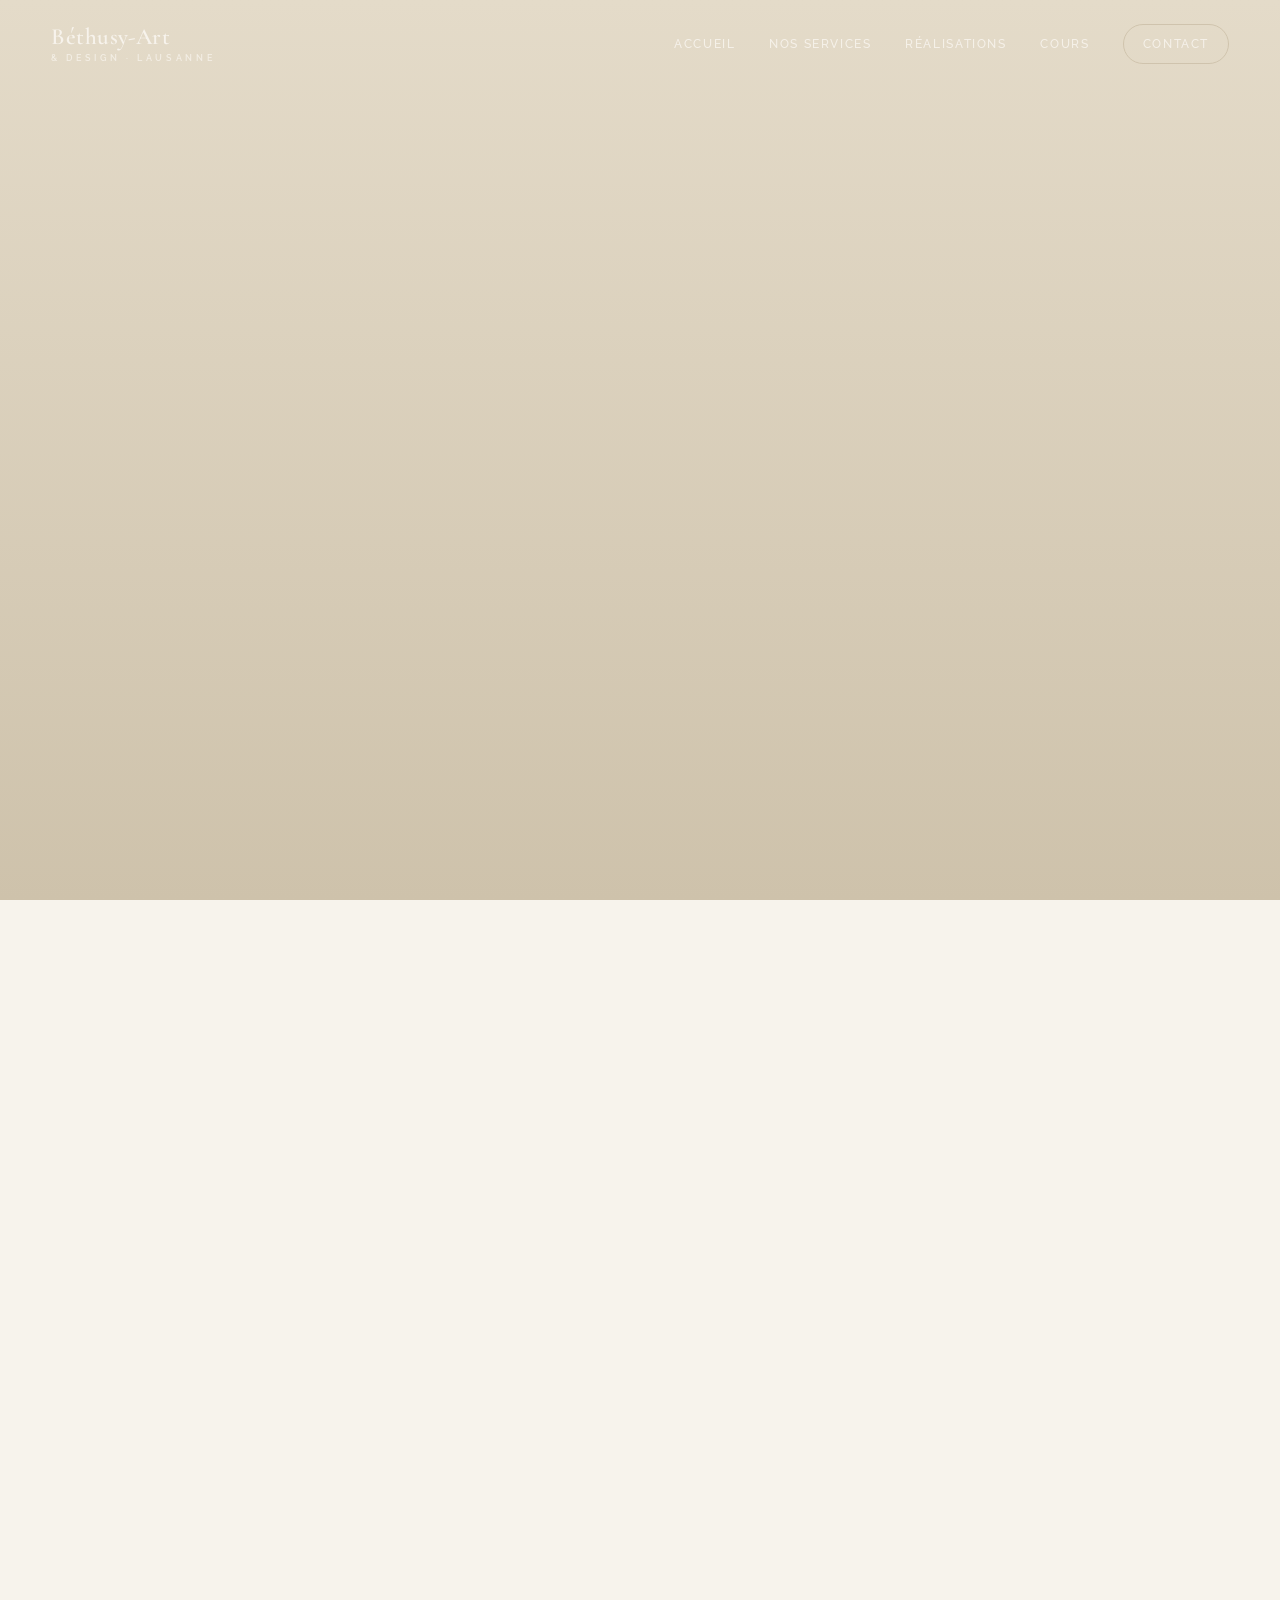
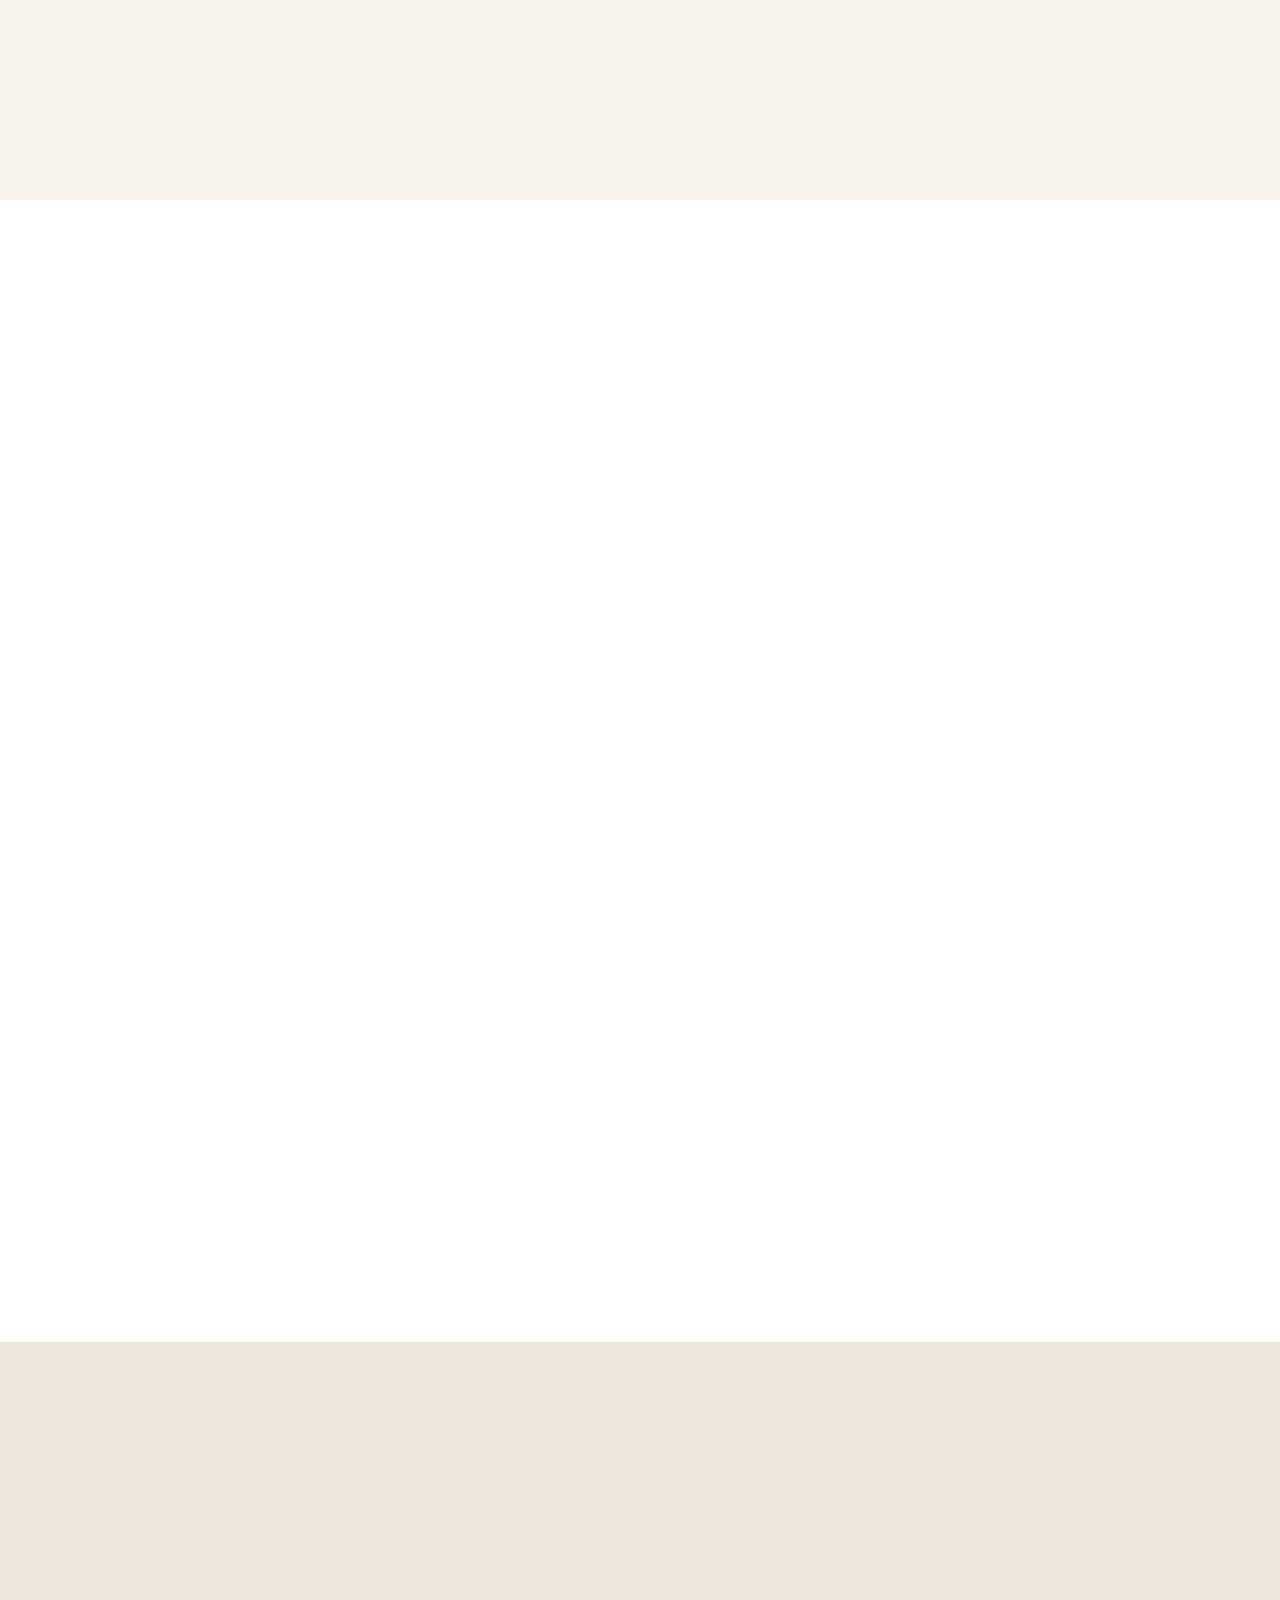
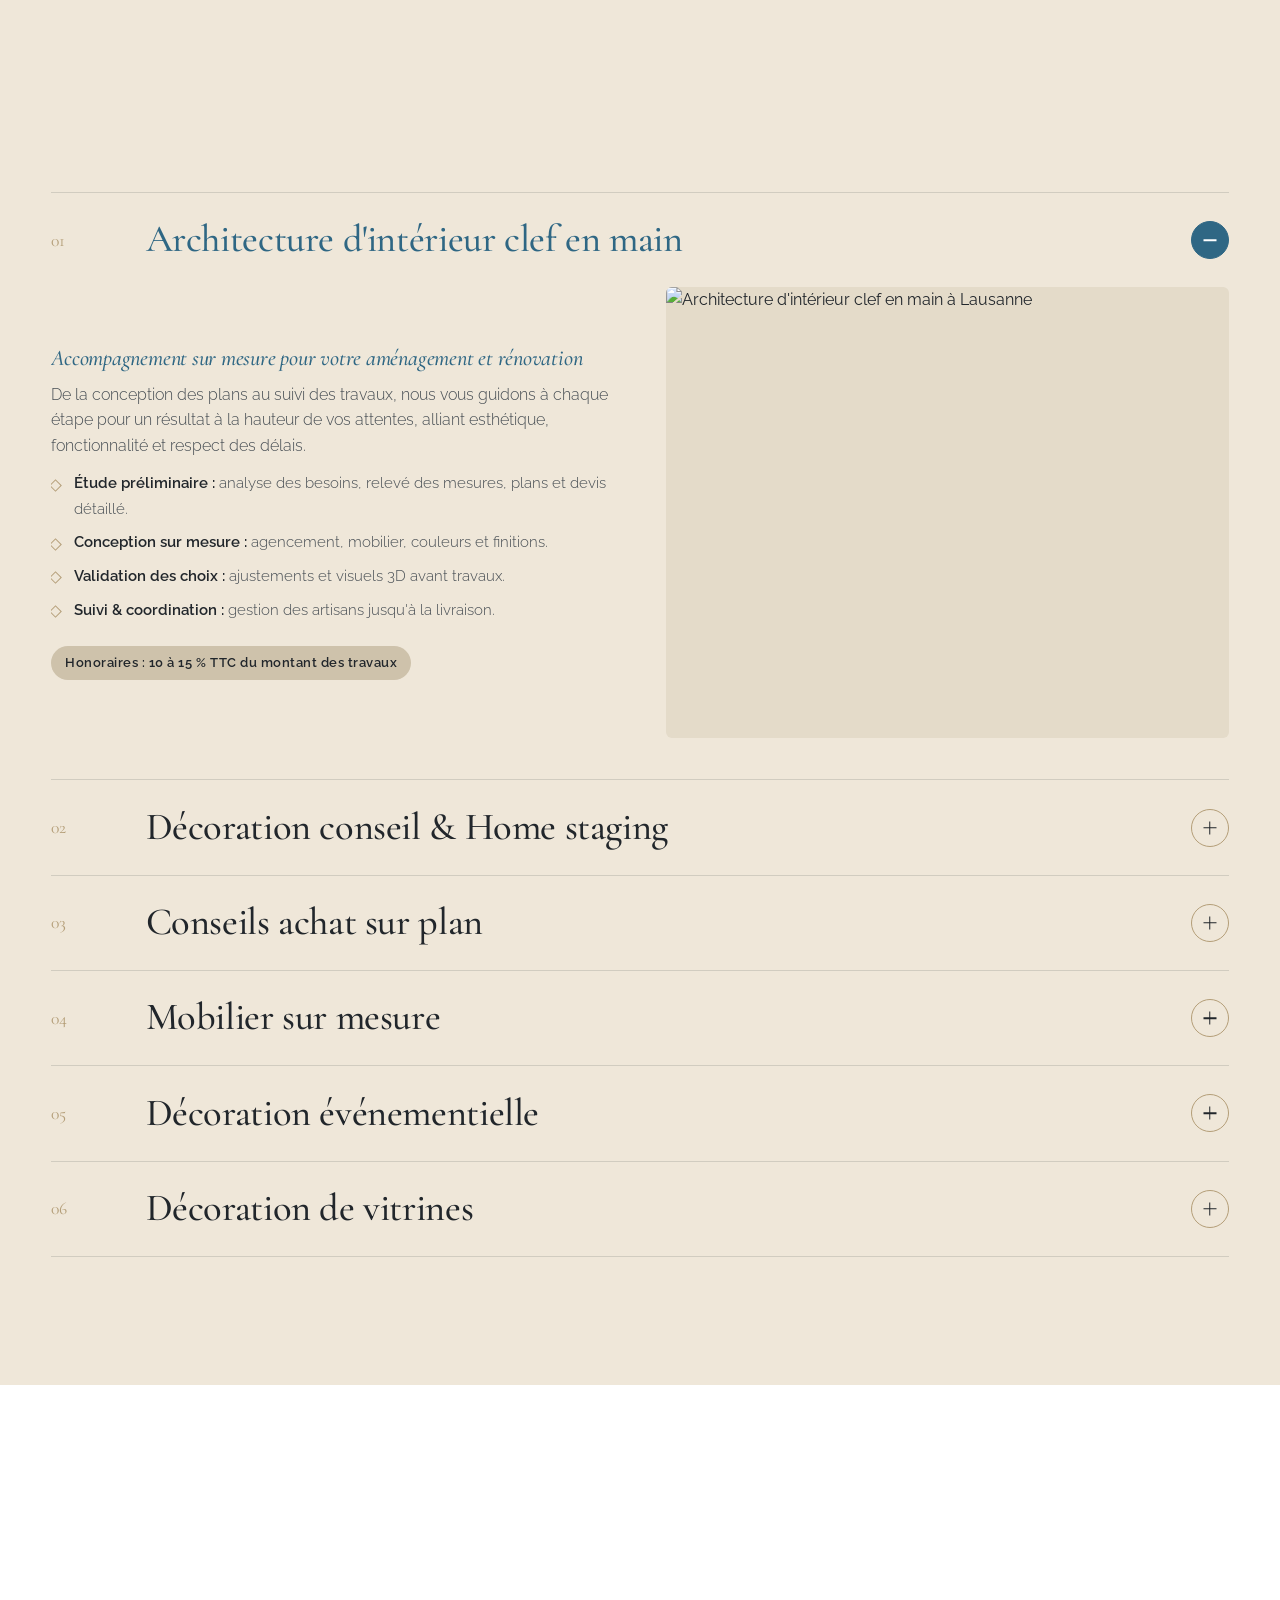
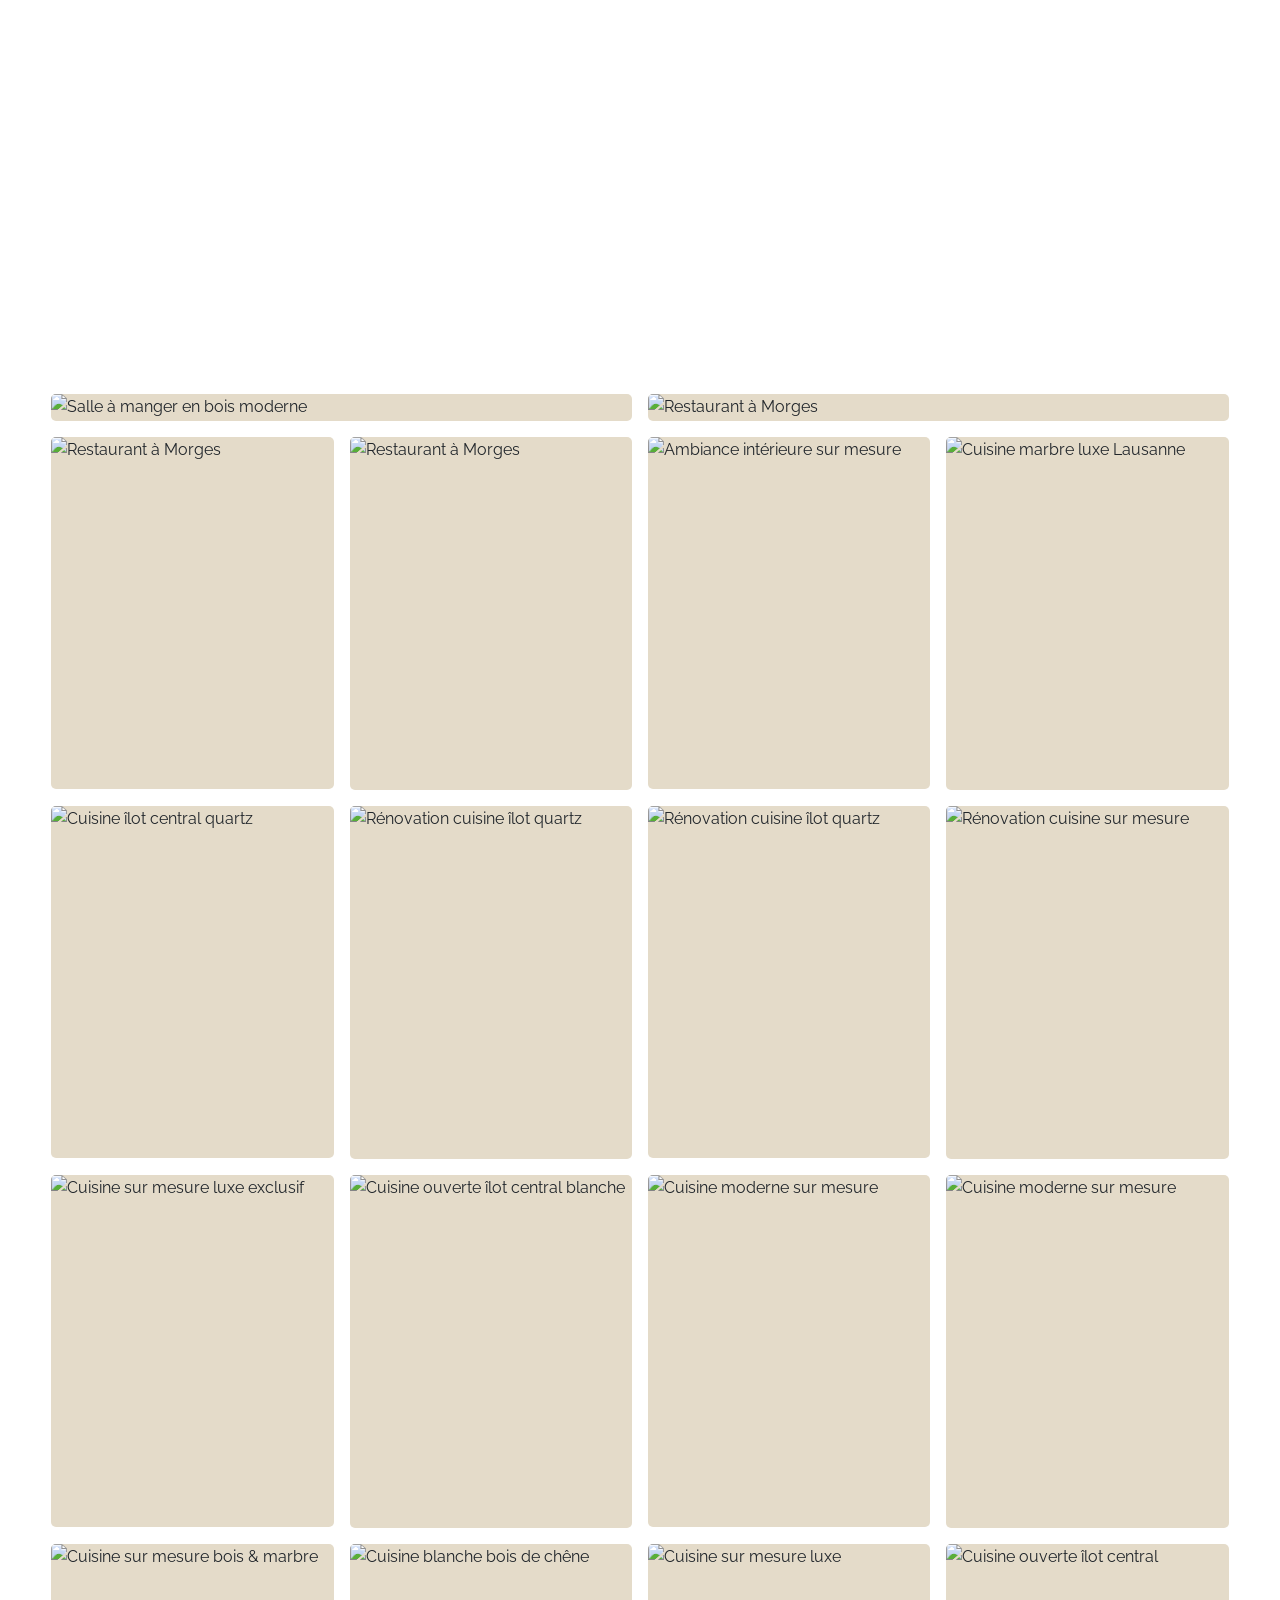
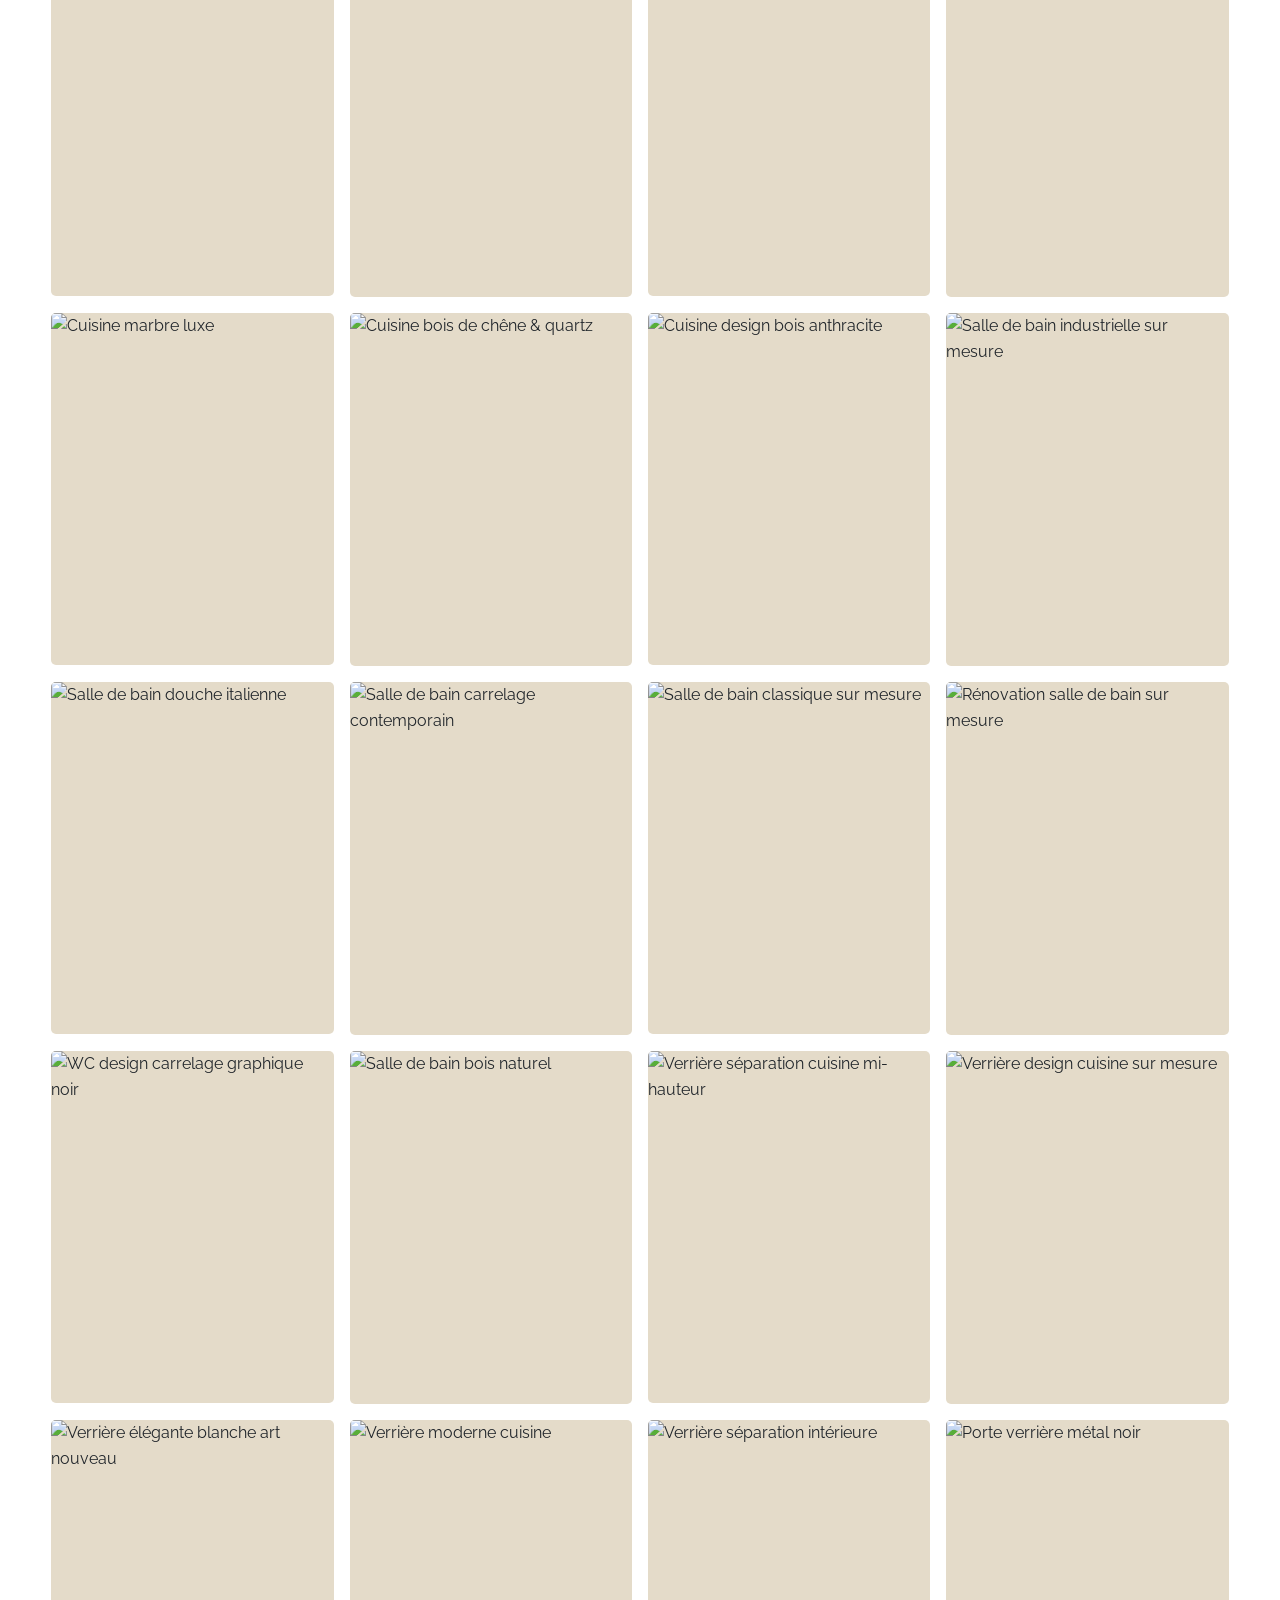
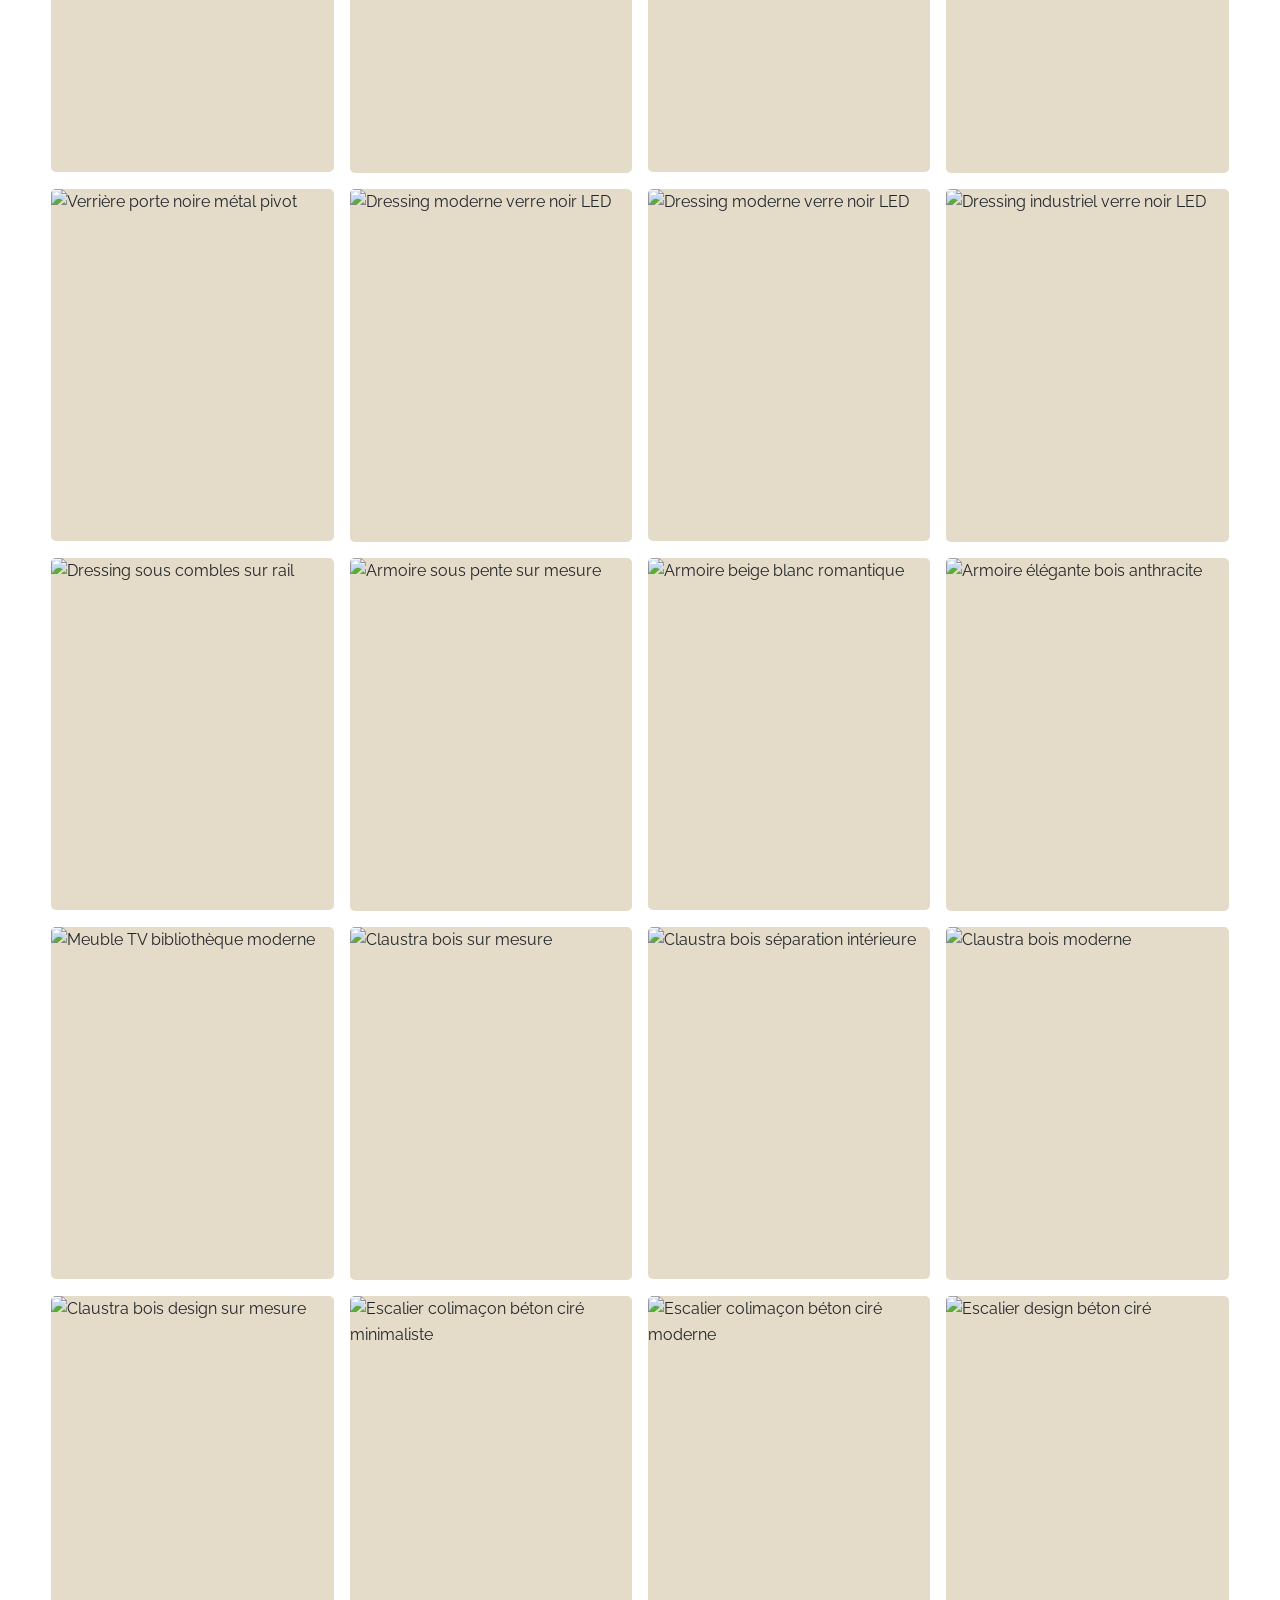
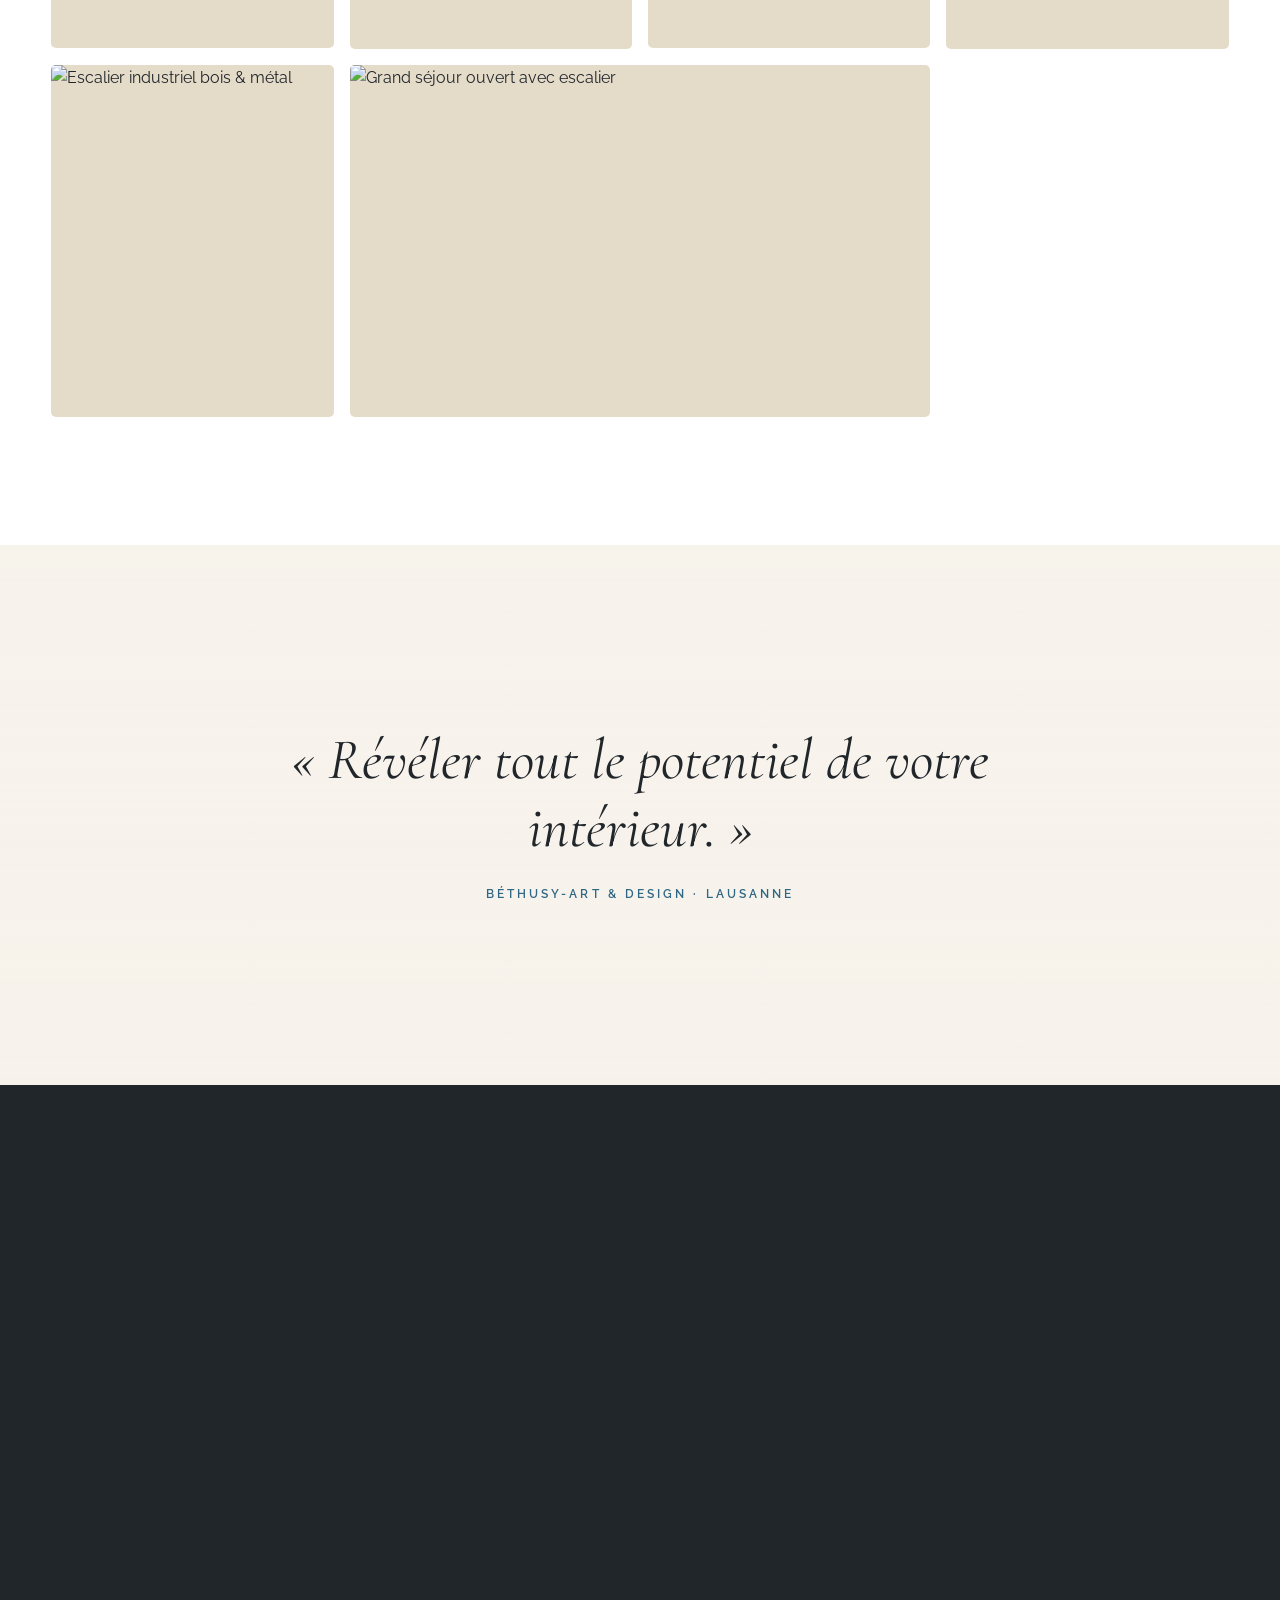
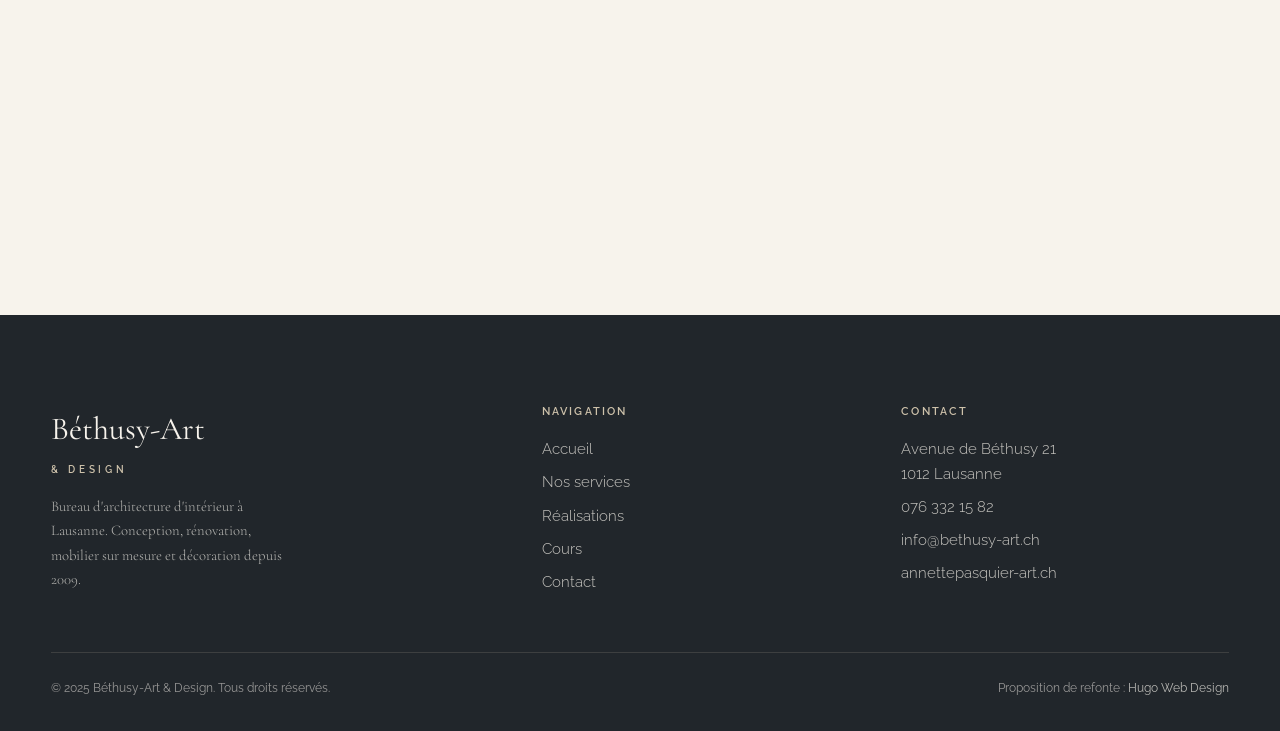
==== commit f2f85955: "Béthusy-Art: rework hero (centered dreamcore reveal, fix headline crop + shaky cue, originals only) " ====
--- a/index.html
+++ b/index.html
@@ -98,24 +98,38 @@
 .mmenu .mc{margin-top:2rem;color:var(--sand);font-size:.85rem;letter-spacing:.06em}
 
 /* ---------- hero ---------- */
-.hero{position:relative;height:100svh;min-height:640px;overflow:hidden;display:flex;align-items:flex-end}
-.hero video,.hero .poster{position:absolute;inset:0;width:100%;height:100%;object-fit:cover}
-.hero .scrim{position:absolute;inset:0;background:linear-gradient(180deg,rgba(20,24,28,.5) 0%,rgba(20,24,28,.15) 35%,rgba(20,24,28,.55) 100%);z-index:2}
+.hero{position:relative;height:100svh;min-height:660px;overflow:hidden;display:flex;align-items:center;justify-content:center;text-align:center}
+.hero video,.hero .poster{position:absolute;inset:0;width:100%;height:100%;object-fit:cover;transform:scale(1.08);will-change:transform}
+.hero .scrim{position:absolute;inset:0;z-index:2;background:
+  radial-gradient(125% 95% at 50% 38%,rgba(18,22,26,.12) 0%,rgba(18,22,26,.40) 52%,rgba(18,22,26,.74) 100%),
+  linear-gradient(180deg,rgba(18,22,26,.5) 0%,rgba(18,22,26,.06) 40%,rgba(18,22,26,.62) 100%)}
+/* dreamcore colour veil */
+.hero .veil{position:absolute;inset:0;z-index:2;mix-blend-mode:soft-light;opacity:.55;pointer-events:none;
+  background:linear-gradient(125deg,rgba(47,103,132,.55) 0%,transparent 42%,rgba(180,158,120,.55) 100%)}
 .hero .grain{position:absolute;inset:0;z-index:3;opacity:.06;pointer-events:none;
   background-image:url("data:image/svg+xml,%3Csvg xmlns='http://www.w3.org/2000/svg' width='120' height='120'%3E%3Cfilter id='n'%3E%3CfeTurbulence type='fractalNoise' baseFrequency='.9' numOctaves='2'/%3E%3C/filter%3E%3Crect width='100%25' height='100%25' filter='url(%23n)'/%3E%3C/svg%3E")}
-.hero-inner{position:relative;z-index:4;width:100%;padding:0 clamp(1.2rem,4vw,3.2rem) clamp(2.4rem,5vw,4rem)}
-.hero .eyebrow{color:var(--sand)}
+/* thin editorial frame */
+.hero .frame{position:absolute;inset:clamp(.9rem,2.1vw,1.7rem);z-index:4;border:1px solid rgba(247,243,236,.22);pointer-events:none}
+/* vertical side labels */
+.hero .side{position:absolute;top:50%;z-index:4;color:rgba(247,243,236,.72);font-size:.58rem;letter-spacing:.36em;text-transform:uppercase;font-weight:600;writing-mode:vertical-rl;white-space:nowrap}
+.hero .side.l{left:clamp(1.3rem,2.8vw,2.4rem);transform:translateY(-50%)}
+.hero .side.r{right:clamp(1.3rem,2.8vw,2.4rem);transform:translateY(-50%) rotate(180deg)}
+/* dreamcore curtains (load reveal) */
+.hero-curtains{position:absolute;inset:0;z-index:6;display:flex;pointer-events:none}
+.hero-curtains span{flex:1;height:100%;background:linear-gradient(180deg,var(--sand-soft),var(--sand))}
+.hero-inner{position:relative;z-index:5;width:min(1040px,90vw);padding:0 1rem;display:flex;flex-direction:column;align-items:center}
+.hero .eyebrow{color:var(--sand);justify-content:center}
 .hero .eyebrow::before{background:var(--sand)}
-.hero h1{color:var(--cream);font-size:clamp(2.9rem,8.4vw,7.6rem);font-weight:500;margin:1.1rem 0 0;max-width:16ch}
+.hero .eyebrow::after{content:"";width:34px;height:1px;background:var(--sand)}
+.hero h1{color:var(--cream);font-size:clamp(2.7rem,7.4vw,6.9rem);font-weight:500;margin:1.25rem 0 0;letter-spacing:-.015em;text-shadow:0 2px 48px rgba(0,0,0,.28)}
 .hero h1 .ln{display:block;overflow:hidden}
-.hero p.lead{color:rgba(247,243,236,.9);max-width:46ch;margin-top:1.6rem;font-size:clamp(.98rem,1.4vw,1.12rem);font-weight:300}
-.hero-cta{display:flex;flex-wrap:wrap;gap:1rem;margin-top:2.1rem}
-.hero-meta{position:absolute;right:clamp(1.2rem,4vw,3.2rem);bottom:clamp(2.4rem,5vw,4rem);z-index:4;text-align:right;color:var(--cream);display:none}
-.hero-meta .n{font-family:var(--serif);font-size:3.2rem;line-height:1;color:var(--sand)}
-.hero-meta .l{font-size:.68rem;letter-spacing:.22em;text-transform:uppercase;opacity:.85;margin-top:.3rem}
-.scrollcue{position:absolute;left:50%;bottom:1.4rem;transform:translateX(-50%);z-index:4;color:var(--cream);font-size:.62rem;letter-spacing:.3em;text-transform:uppercase;display:flex;flex-direction:column;align-items:center;gap:.5rem;opacity:.8}
-.scrollcue i{width:1px;height:34px;background:linear-gradient(var(--sand),transparent);animation:cue 1.9s var(--ease) infinite}
-@keyframes cue{0%{transform:scaleY(0);transform-origin:top}40%{transform:scaleY(1);transform-origin:top}60%{transform:scaleY(1);transform-origin:bottom}100%{transform:scaleY(0);transform-origin:bottom}}
+.hero p.lead{color:rgba(247,243,236,.92);max-width:56ch;margin:1.7rem auto 0;font-size:clamp(.98rem,1.4vw,1.14rem);font-weight:300}
+.hero-cta{display:flex;flex-wrap:wrap;gap:1rem;margin-top:2.2rem;justify-content:center}
+.hero-meta{display:none}
+.scrollcue{position:absolute;left:50%;bottom:clamp(1.3rem,3vw,2.2rem);transform:translateX(-50%);z-index:5;color:rgba(247,243,236,.85);font-size:.6rem;letter-spacing:.3em;text-transform:uppercase;display:flex;flex-direction:column;align-items:center;gap:.7rem}
+.scrollcue .line{width:1px;height:48px;background:rgba(247,243,236,.22);position:relative;overflow:hidden;border-radius:1px}
+.scrollcue .line::after{content:"";position:absolute;left:0;top:0;width:100%;height:42%;border-radius:1px;background:linear-gradient(var(--sand),var(--sand-deep));animation:cueRun 2.4s cubic-bezier(.65,.05,.25,1) infinite}
+@keyframes cueRun{0%{transform:translateY(-110%)}55%{transform:translateY(240%)}100%{transform:translateY(240%)}}
 
 /* ---------- marquee ---------- */
 .marquee{background:var(--ink);color:var(--cream);padding:1.1rem 0;overflow:hidden;white-space:nowrap}
@@ -219,7 +233,7 @@
 
 /* quote band */
 .quoteband{position:relative;min-height:60vh;display:flex;align-items:center;justify-content:center;overflow:hidden;text-align:center}
-.quoteband .qbg{position:absolute;inset:-12% 0;background-image:url("assets/texture.jpg");background-size:cover;background-position:center;will-change:transform}
+.quoteband .qbg{position:absolute;inset:-12% 0;background-image:url("https://www.bethusy-art.ch/wp-content/uploads/2024/11/Large_open_living_room_with_staircase-1000x700.jpg");background-size:cover;background-position:center;will-change:transform}
 .quoteband::after{content:"";position:absolute;inset:0;background:linear-gradient(180deg,rgba(247,243,236,.55),rgba(247,243,236,.35))}
 .quoteband .qin{position:relative;z-index:2;width:min(900px,90vw);padding:4rem 1rem}
 .quoteband blockquote{font-family:var(--serif);font-size:clamp(1.8rem,4.6vw,3.6rem);line-height:1.18;color:var(--ink);font-style:italic}
@@ -299,6 +313,8 @@
   .step p{grid-column:1}
   .marquee span{font-size:1.2rem}
   .hero-meta{display:none}
+  .hero .side{display:none}
+  .hero .frame{inset:.7rem}
 }
 @media(prefers-reduced-motion:reduce){
   *{animation-duration:.01ms!important;transition-duration:.01ms!important}
@@ -346,9 +362,13 @@
     <source src="assets/hero-loop.mp4" type="video/mp4" />
   </video>
   <div class="scrim"></div>
+  <div class="veil"></div>
   <div class="grain"></div>
-  <div class="hero-inner wrap">
-    <span class="eyebrow">Bureau d'architecture d'intérieur · Depuis 2009</span>
+  <div class="side l">Lausanne · Suisse</div>
+  <div class="side r">Architecture d'intérieur · Depuis 2009</div>
+  <div class="frame"></div>
+  <div class="hero-inner">
+    <span class="eyebrow">Bureau d'architecture d'intérieur</span>
     <h1 id="heroH1"><span class="ln">Architecte</span><span class="ln">d'intérieur à</span><span class="ln serif-it">Lausanne</span></h1>
     <p class="lead">Béthusy-Art & Design met toute son expérience et son savoir-faire au service des particuliers et des entreprises pour concevoir des espaces uniques et personnalisés.</p>
     <div class="hero-cta">
@@ -356,10 +376,8 @@
       <a href="#realisations" class="btn">Nos réalisations</a>
     </div>
   </div>
-  <div class="hero-meta">
-    <div class="n">15+</div><div class="l">ans d'expérience</div>
-  </div>
-  <div class="scrollcue">Défiler<i></i></div>
+  <div class="hero-curtains" id="heroCurtains" aria-hidden="true"><span></span><span></span><span></span><span></span><span></span></div>
+  <a href="#expertise" class="scrollcue"><span>Défiler</span><span class="line"></span></a>
 </header>
 
 <!-- marquee -->
@@ -802,11 +820,8 @@
   gsap.to(p,{v:100,duration:1.15,ease:"power1.inOut",delay:.15,
     onUpdate:()=>{bar.style.transform=`scaleX(${p.v/100})`;num.textContent=Math.round(p.v);},
     onComplete:()=>{
-      const tl=gsap.timeline({onComplete:()=>{pre.style.display="none";sessionStorage.setItem("ba_seen","1");startSite();}});
-      tl.to(pre,{opacity:0,duration:.5,delay:.15})
-        .fromTo(curtain,{y:"100%"},{y:"0%",duration:.6,ease:"power3.inOut"},"-=0.4")
-        .set(curtain,{y:"-100%"}).to(curtain,{y:"-100%",duration:.01})
-        .fromTo(curtain,{y:"0%"},{y:"-100%",duration:.7,ease:"power3.inOut"});
+      gsap.to(pre,{opacity:0,duration:.5,delay:.1,ease:"power2.out",
+        onComplete:()=>{pre.style.display="none";sessionStorage.setItem("ba_seen","1");startSite();}});
     }});
 })();
 
@@ -827,21 +842,29 @@
       if(lenis)lenis.scrollTo(el,{offset:-10,duration:1.2});else el.scrollIntoView({behavior:"smooth"});});
   });
 
-  if(reduced)return;
-
-  // hero headline reveal
+  if(reduced){const c=document.getElementById("heroCurtains");if(c)c.style.display="none";return;}
+
+  // hero entrance: dreamcore curtains lift, then content reveals
+  const curtainSpans=gsap.utils.toArray("#heroCurtains span");
   const h1lines=document.querySelectorAll("#heroH1 .ln");
   gsap.set(h1lines,{yPercent:115});
-  const tl=gsap.timeline({delay:.15});
-  tl.to(h1lines,{yPercent:0,duration:1.1,stagger:.12,ease:"power4.out"})
-    .from(".hero .eyebrow",{opacity:0,y:18,duration:.7},"-=0.9")
+  const heroTl=gsap.timeline({delay:.05});
+  heroTl.to(curtainSpans,{yPercent:-100,duration:1.15,stagger:.09,ease:"power4.inOut",
+            onComplete:()=>{const c=document.getElementById("heroCurtains");if(c)c.style.display="none";}})
+    .to(h1lines,{yPercent:0,duration:1.1,stagger:.12,ease:"power4.out"},"-=0.65")
+    .from(".hero .eyebrow",{opacity:0,y:18,duration:.7},"-=0.95")
+    .from(".hero .side",{opacity:0,duration:.9,stagger:.12},"-=0.85")
+    .from(".hero .frame",{opacity:0,scale:1.05,duration:1,ease:"power2.out"},"-=0.95")
     .from(".hero p.lead",{opacity:0,y:22,duration:.8},"-=0.7")
     .from(".hero-cta .btn",{opacity:0,y:22,duration:.7,stagger:.1},"-=0.6")
-    .from(".scrollcue",{opacity:0,duration:.6},"-=0.3");
-
-  // hero parallax
-  gsap.to("#heroVid",{yPercent:14,ease:"none",scrollTrigger:{trigger:".hero",start:"top top",end:"bottom top",scrub:true}});
-  gsap.to(".hero-inner",{yPercent:-8,opacity:.55,ease:"none",scrollTrigger:{trigger:".hero",start:"top top",end:"bottom top",scrub:true}});
+    .from(".scrollcue",{opacity:0,y:10,duration:.6},"-=0.3");
+
+  // slow Ken Burns drift on the hero media (continuous)
+  gsap.fromTo("#heroVid, #heroPoster",{scale:1.08},{scale:1.16,duration:16,ease:"sine.inOut",repeat:-1,yoyo:true});
+
+  // hero parallax on scroll
+  gsap.to("#heroVid",{yPercent:12,ease:"none",scrollTrigger:{trigger:".hero",start:"top top",end:"bottom top",scrub:true}});
+  gsap.to(".hero-inner",{yPercent:-6,opacity:.5,ease:"none",scrollTrigger:{trigger:".hero",start:"top top",end:"bottom top",scrub:true}});
 
   // generic reveals
   gsap.utils.toArray(".reveal").forEach(el=>{
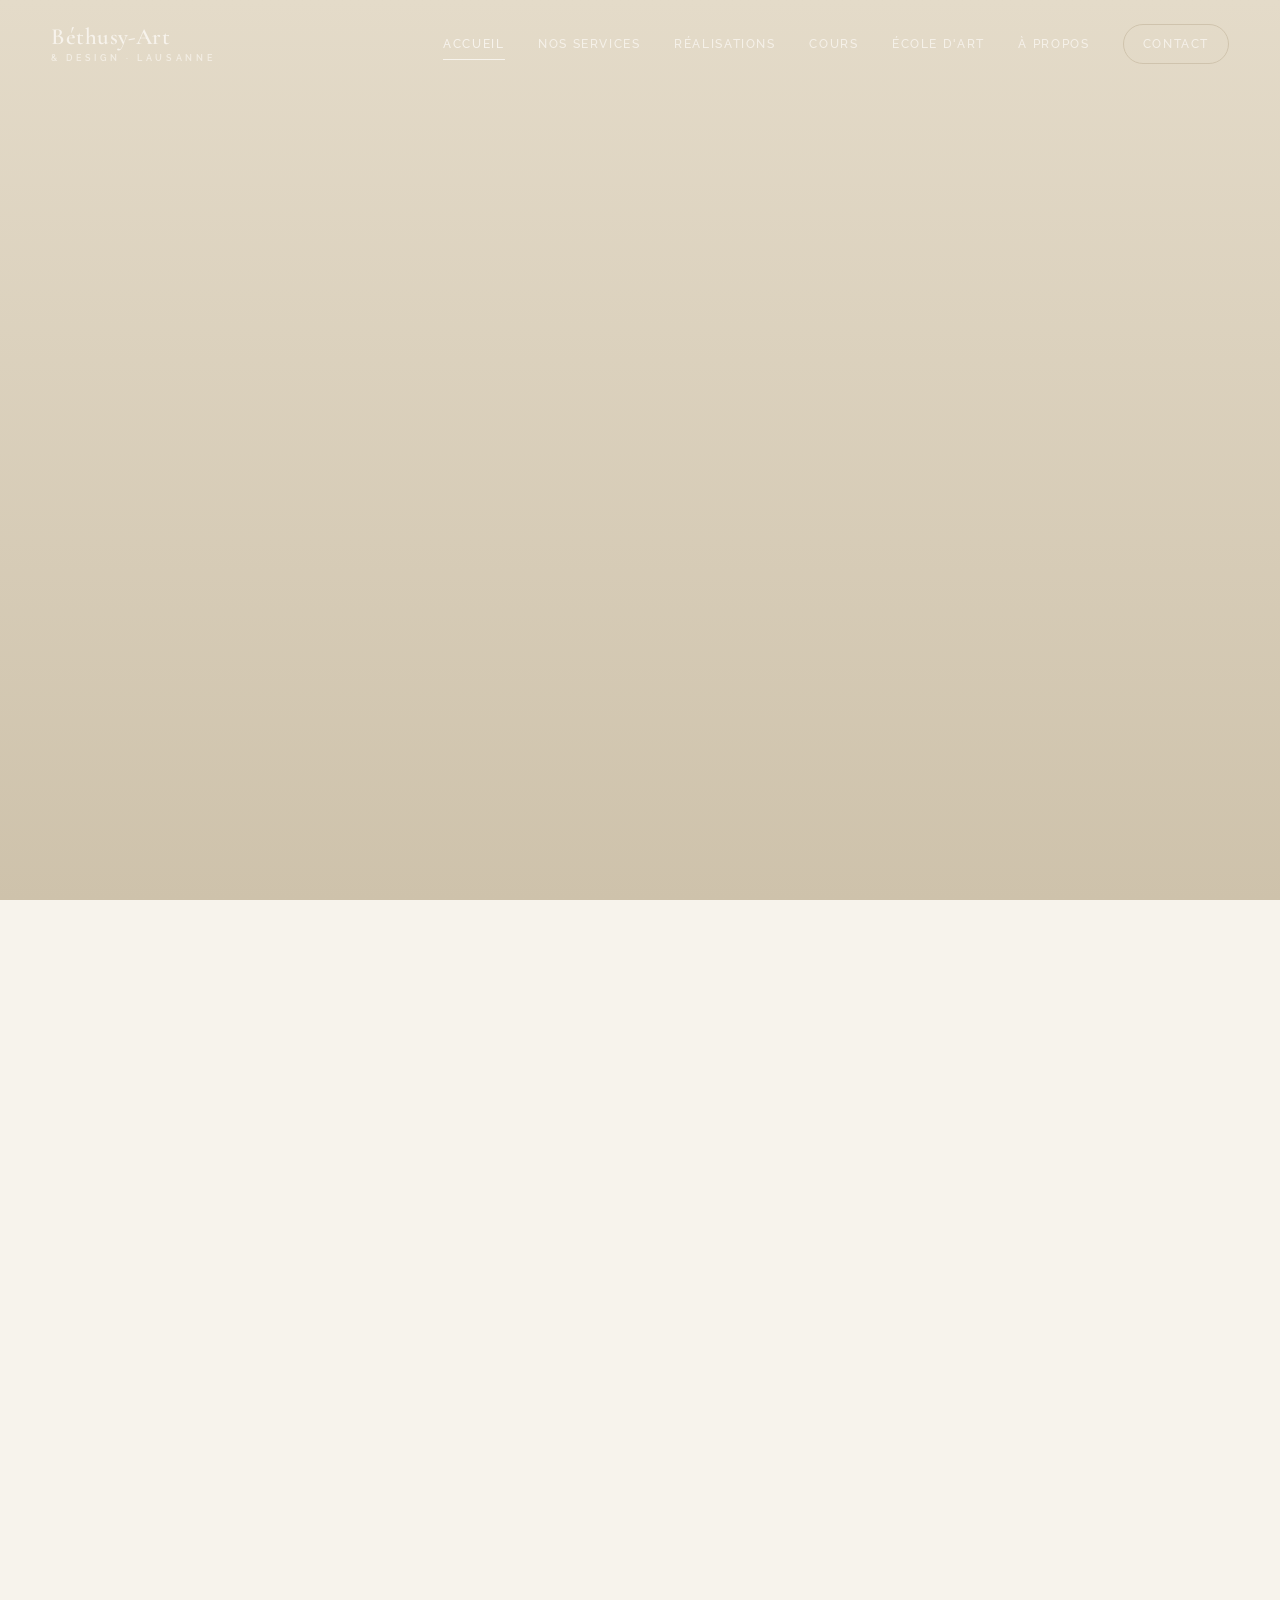
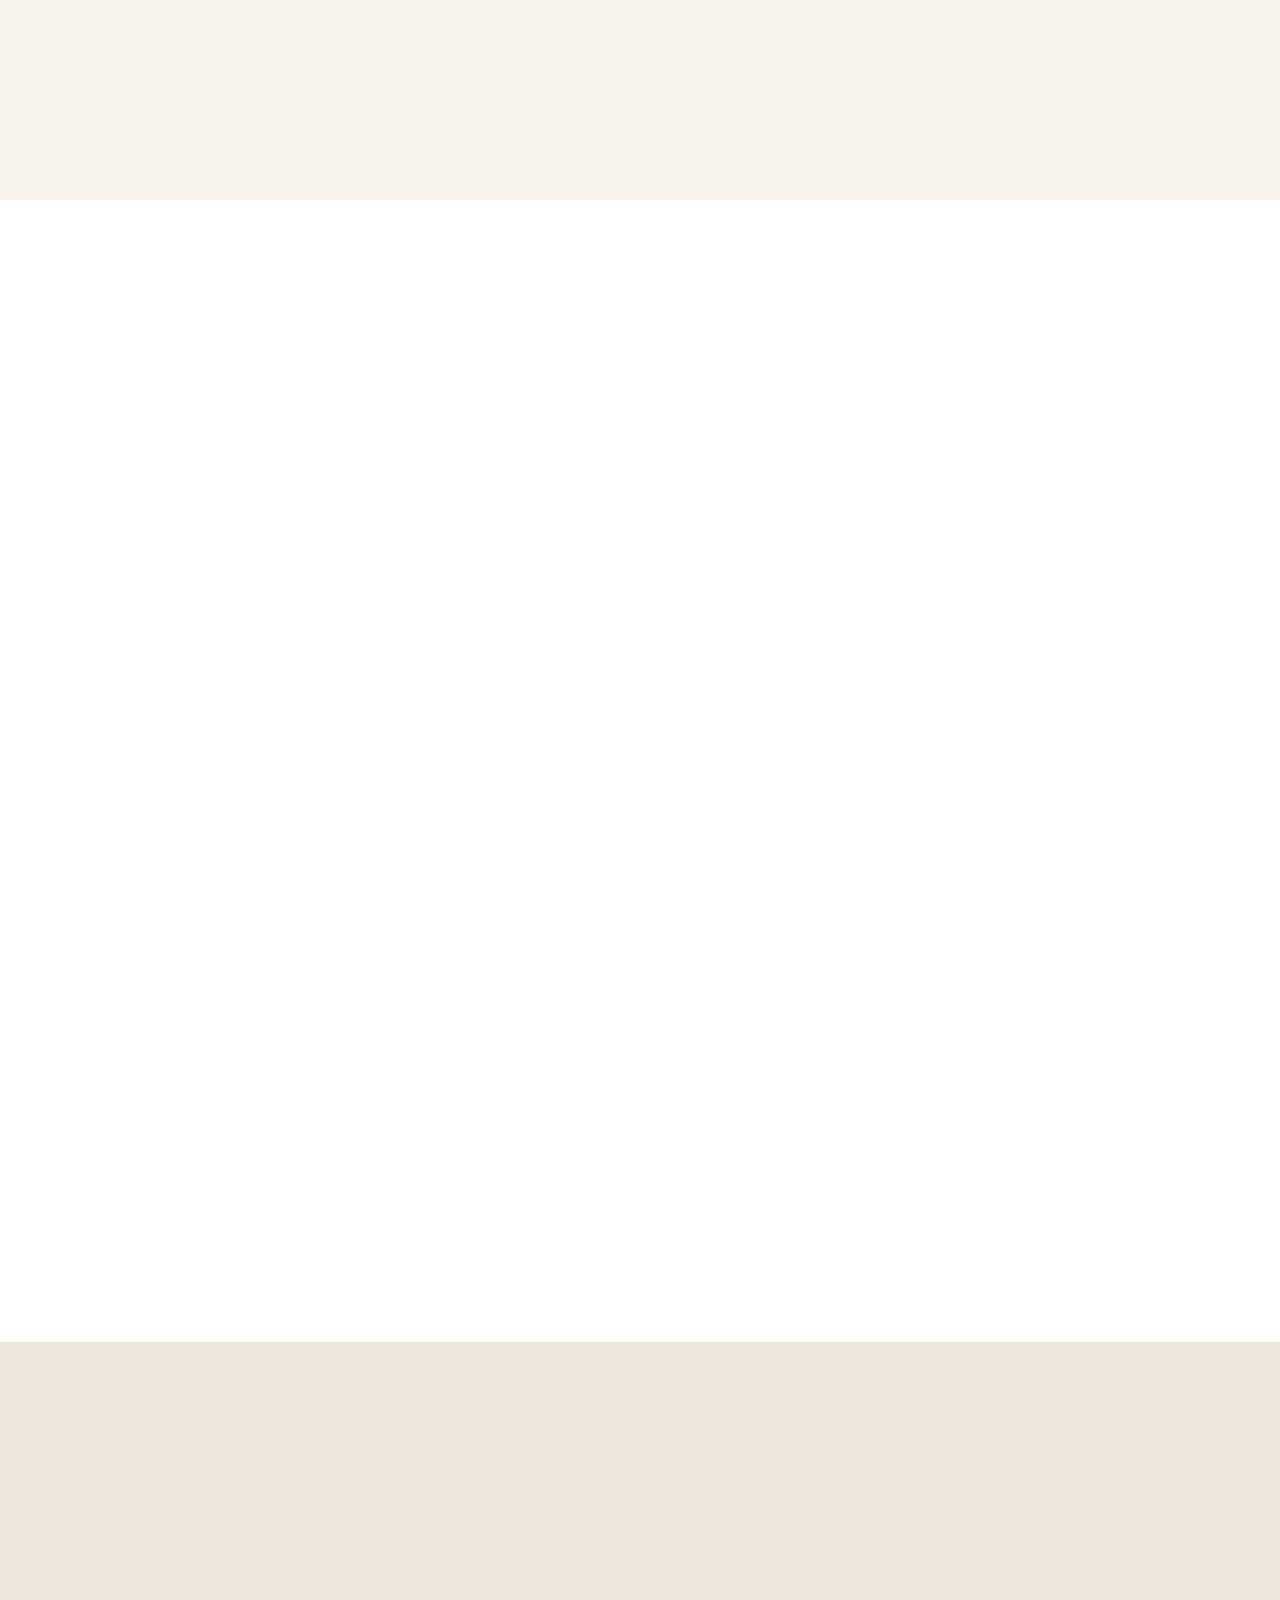
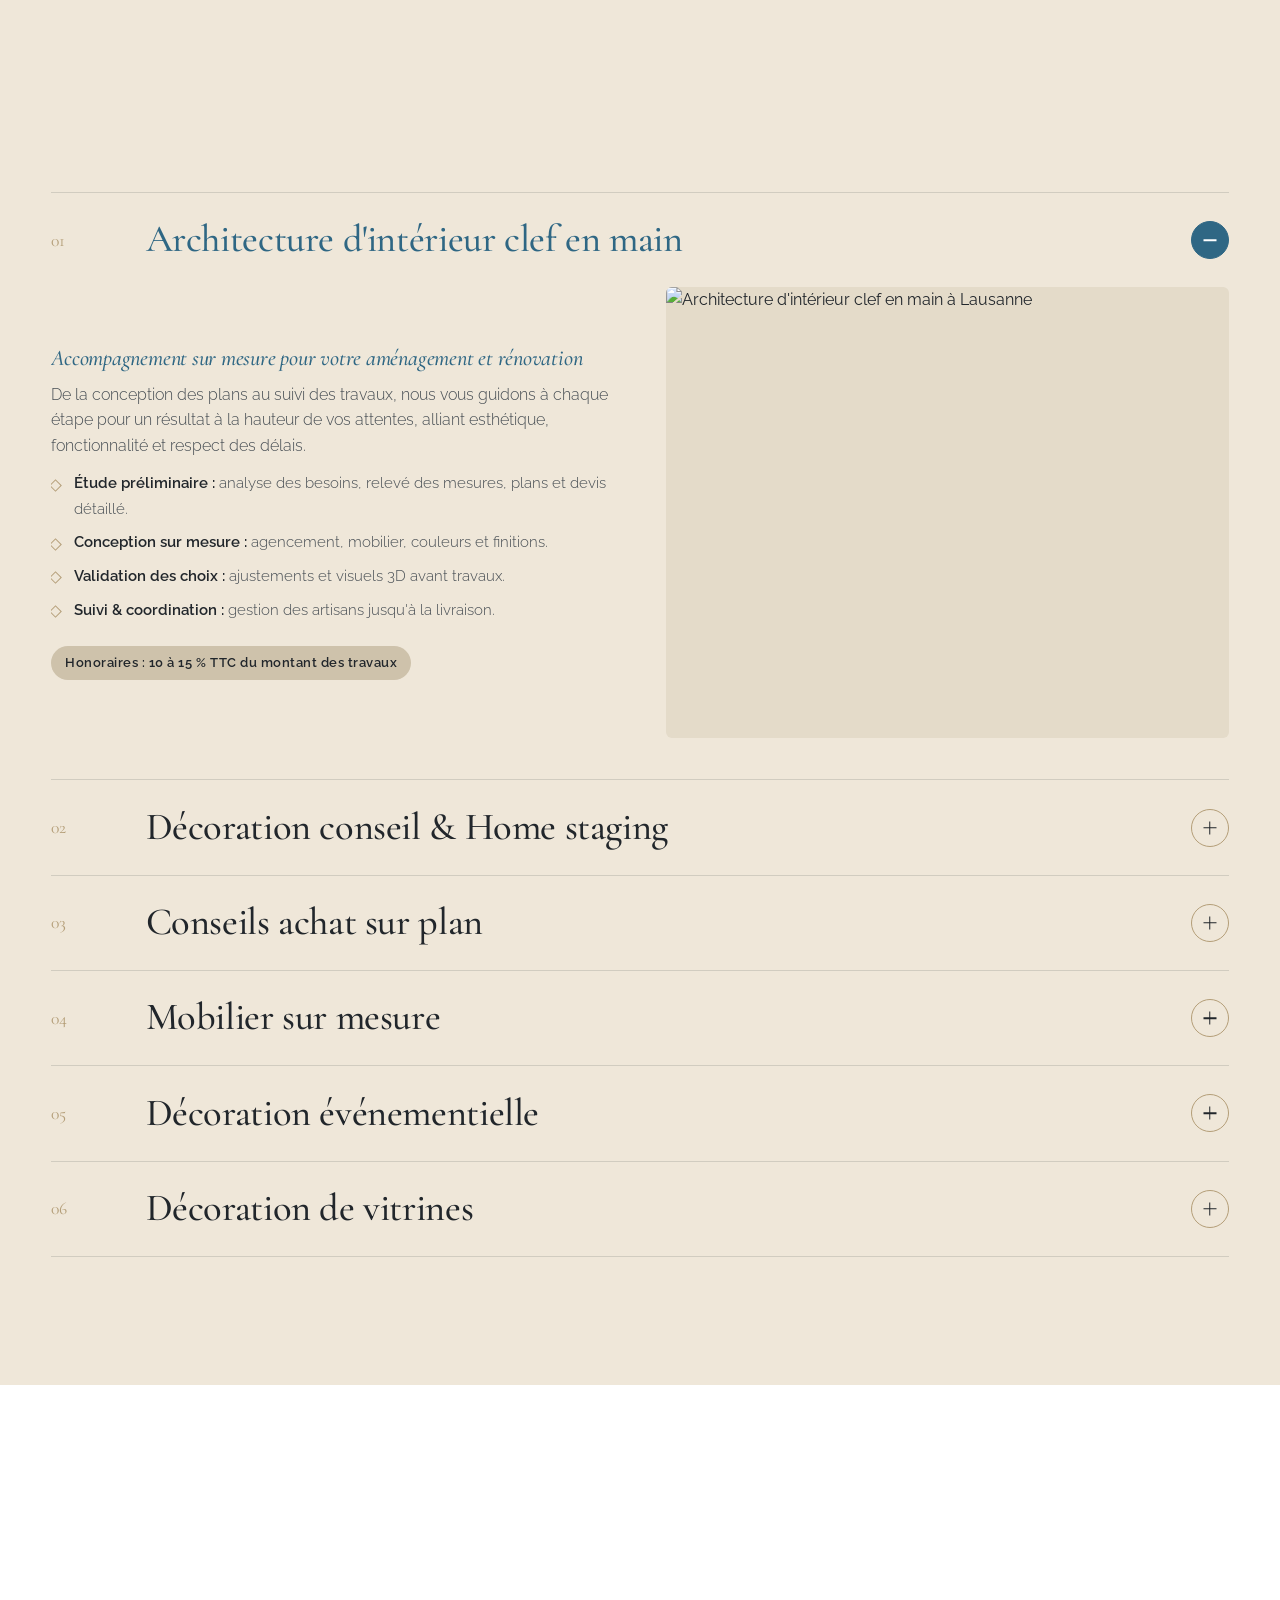
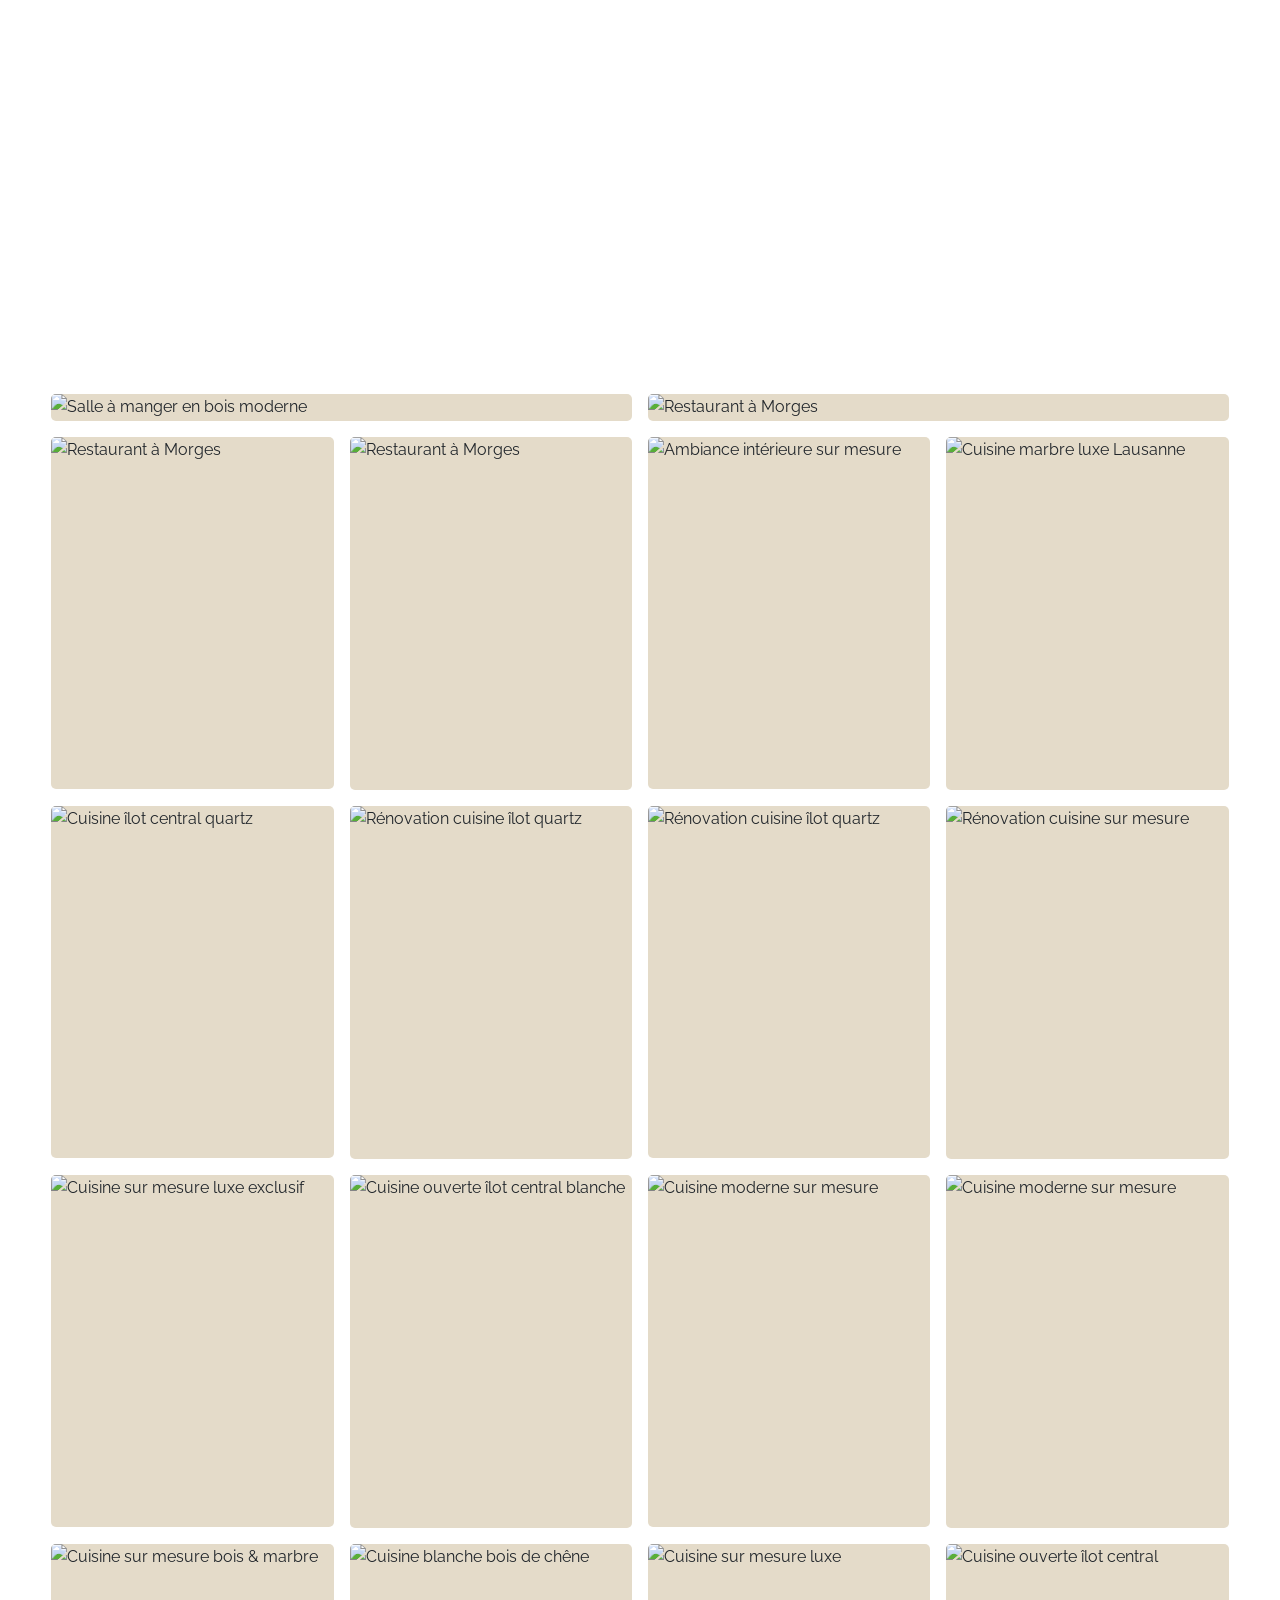
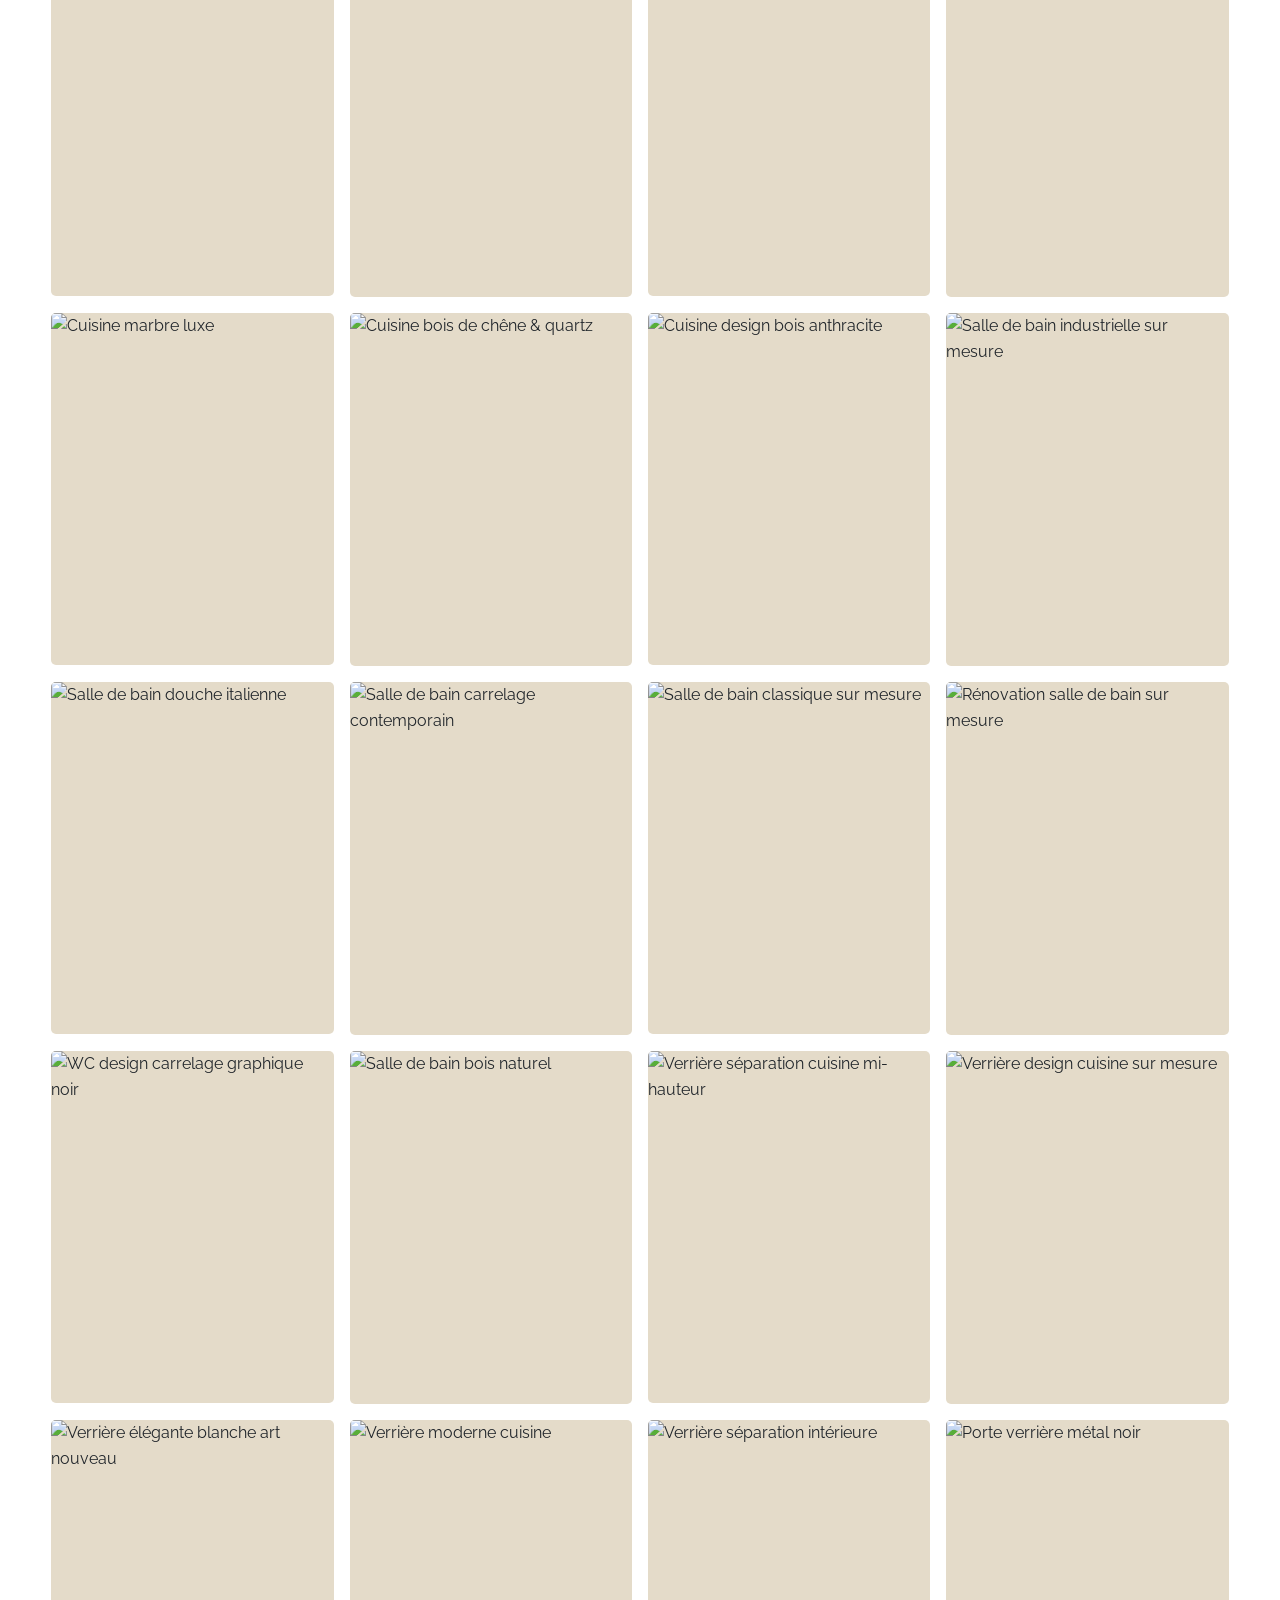
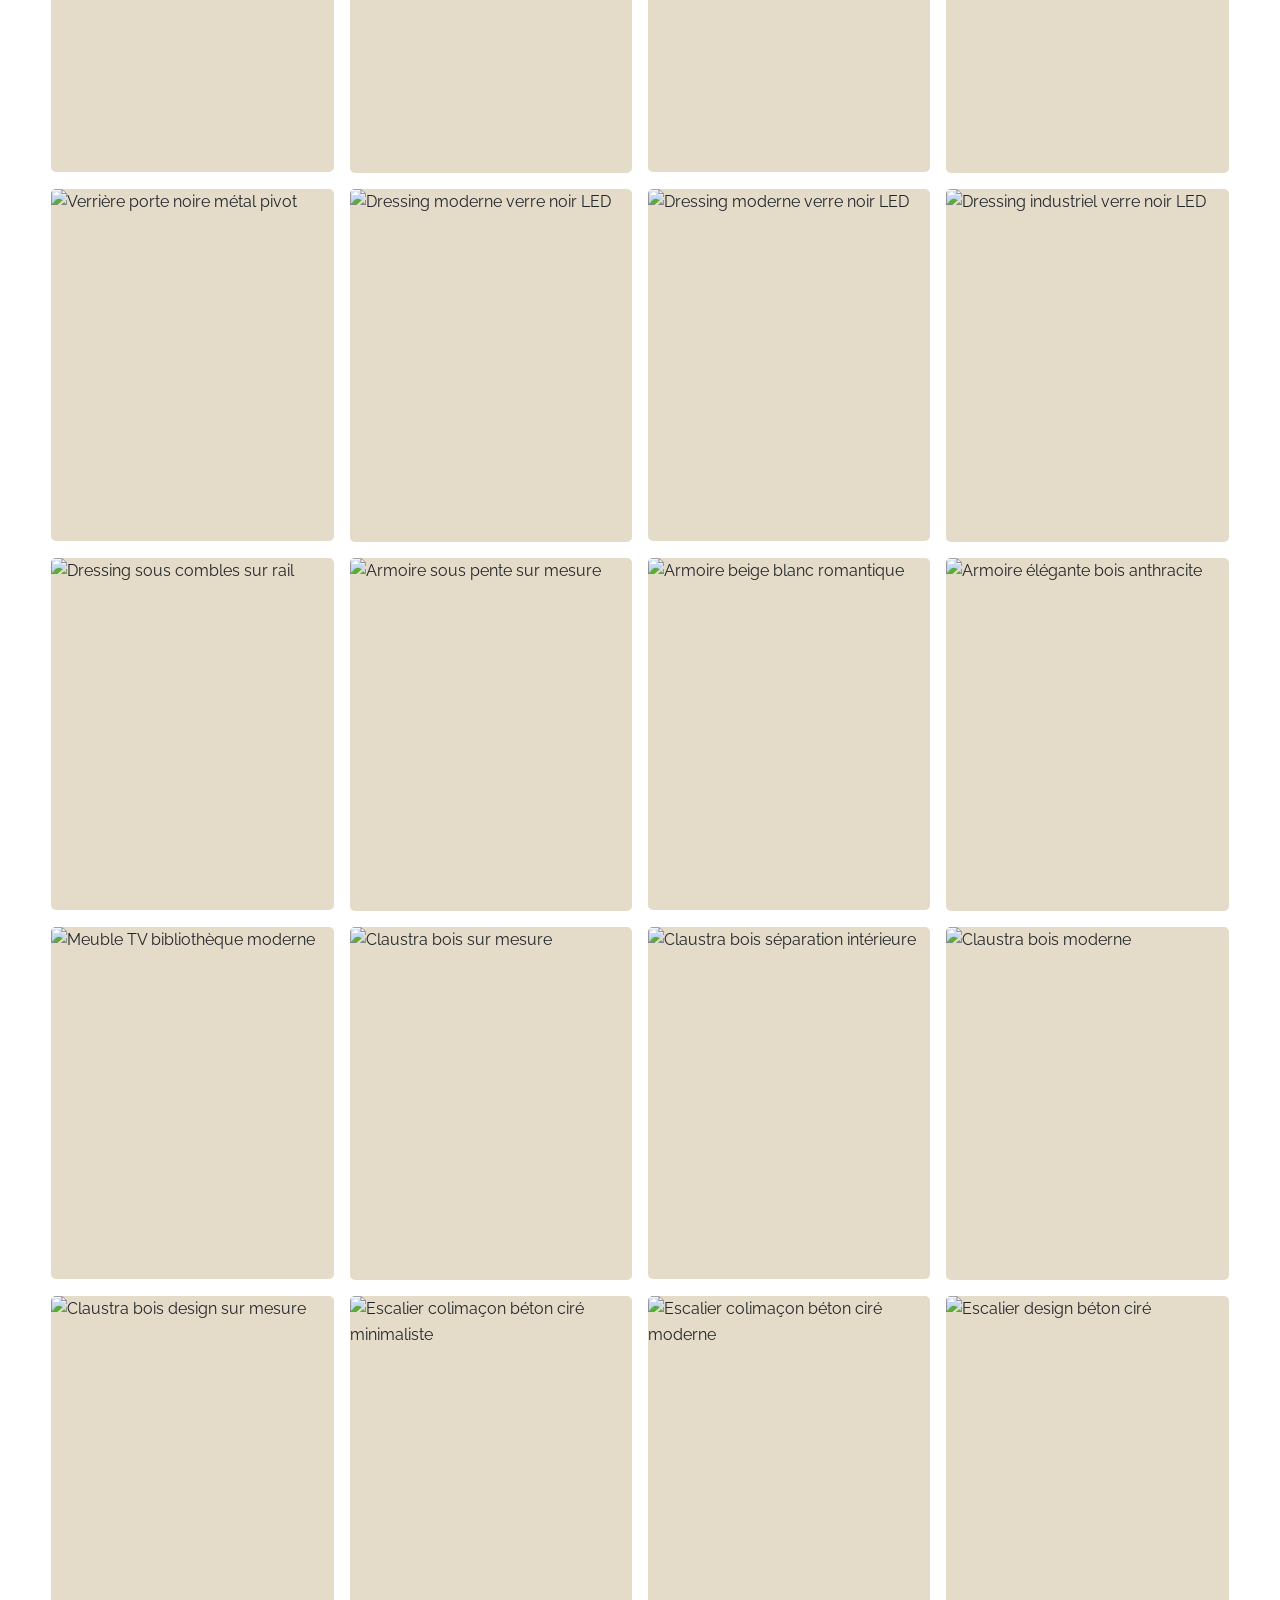
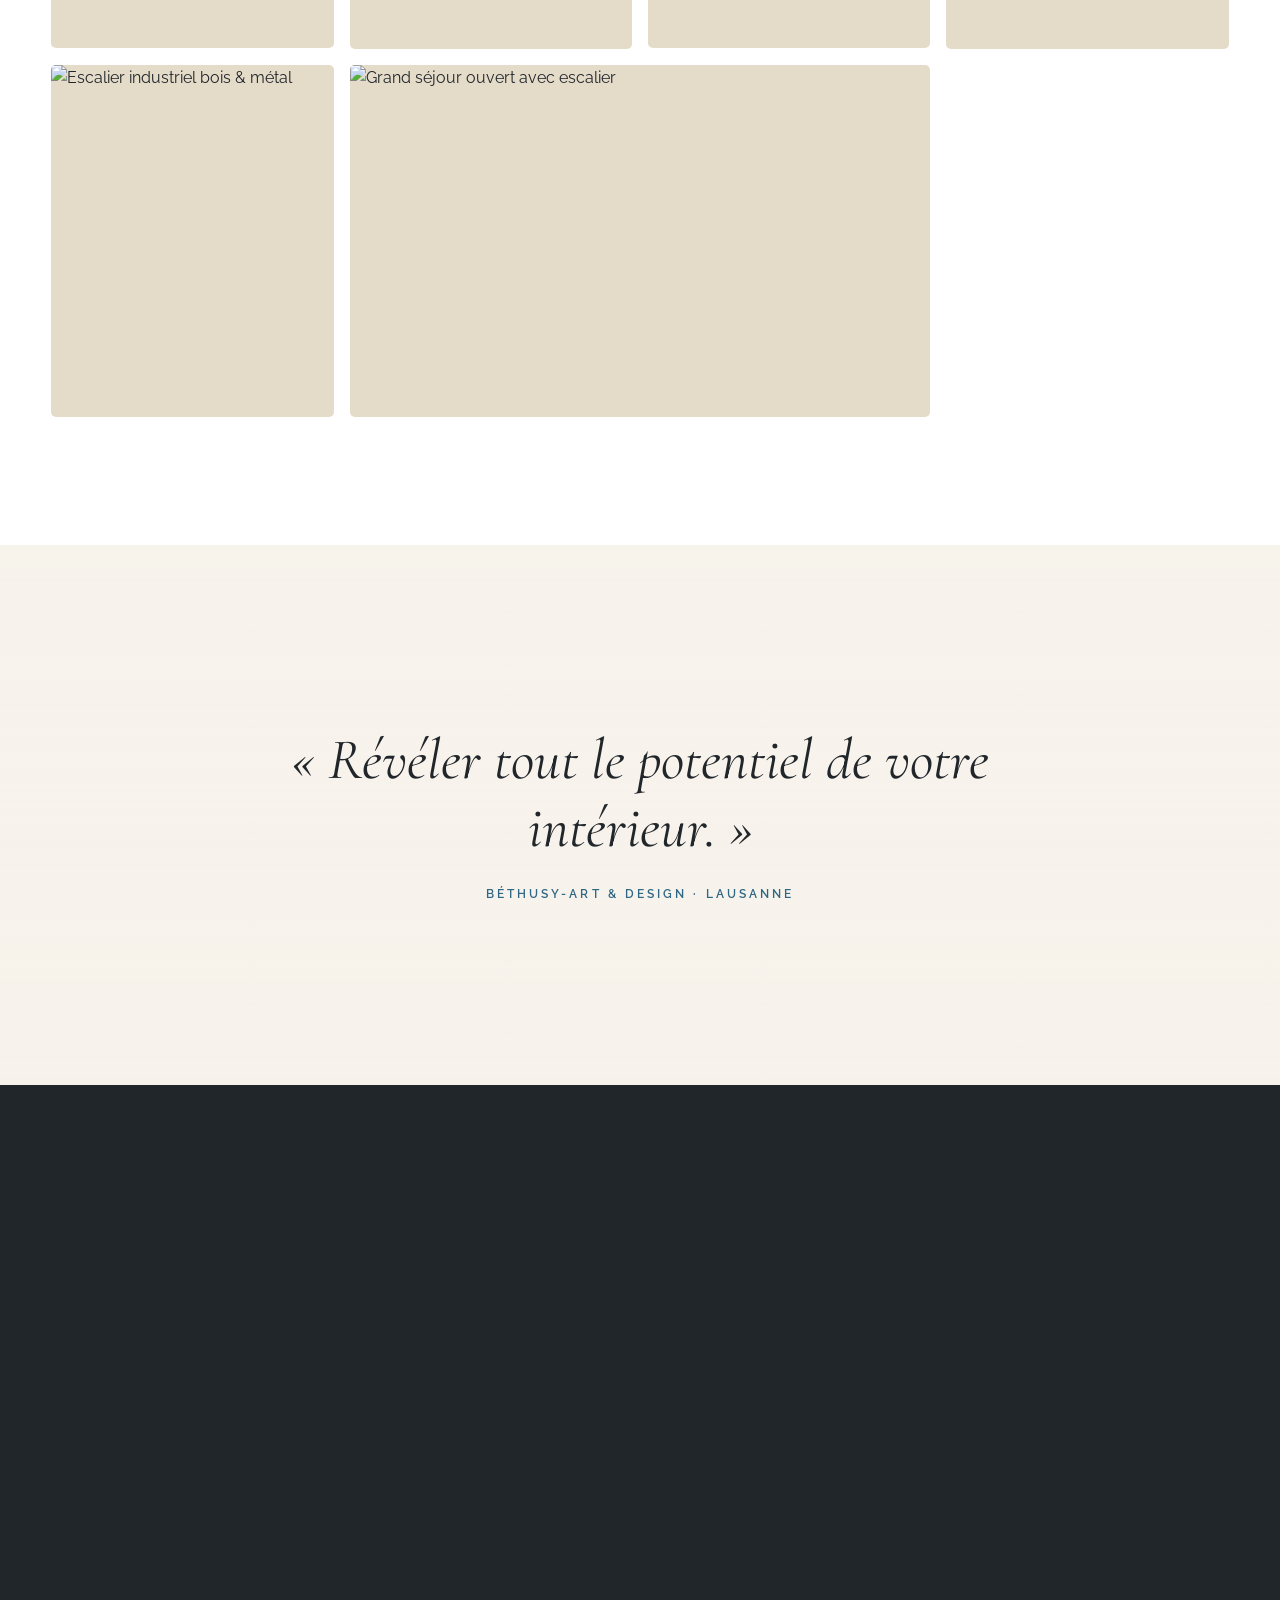
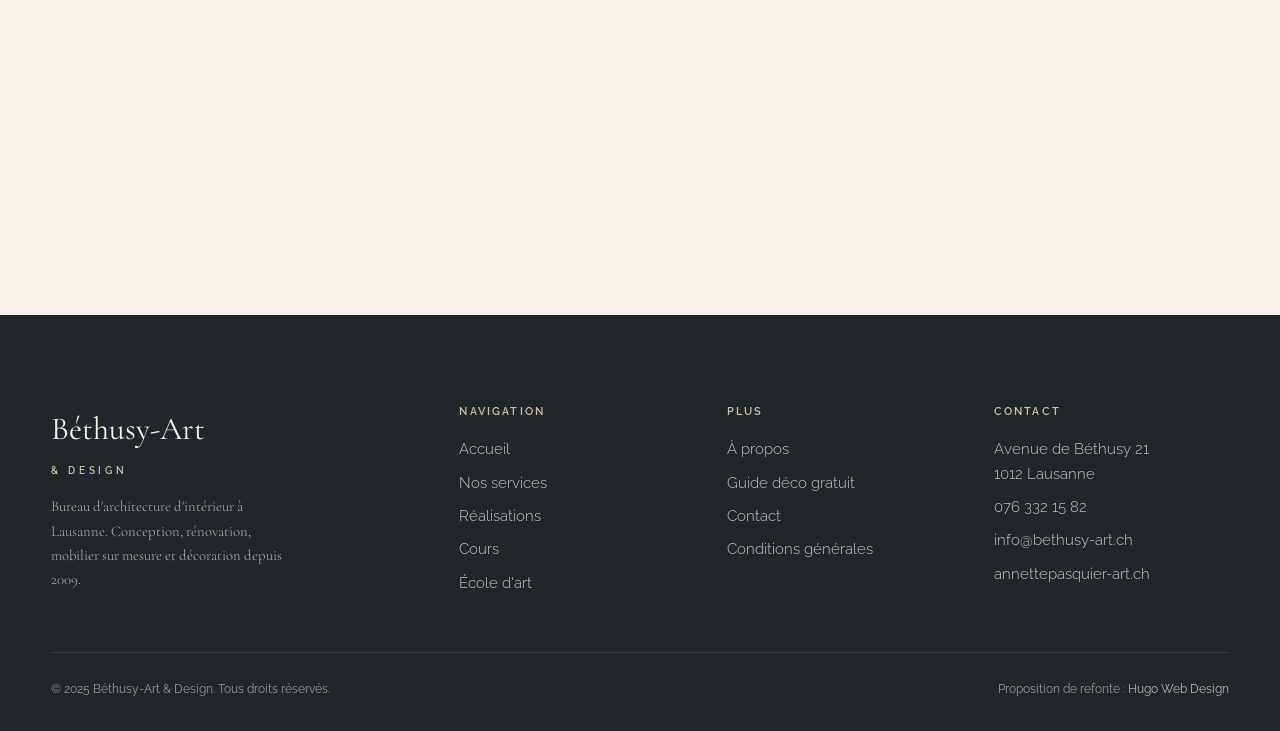
==== commit 8526a406: "Béthusy-Art: full multi-page site (same site map as original, upgraded design) Was a single landing " ====
--- a/index.html
+++ b/index.html
@@ -18,6 +18,8 @@
 
 <link rel="preconnect" href="https://fonts.googleapis.com" />
 <link rel="preconnect" href="https://fonts.gstatic.com" crossorigin />
+<link rel="preconnect" href="https://www.bethusy-art.ch" />
+<link rel="preload" as="image" href="https://www.bethusy-art.ch/wp-content/uploads/2024/11/Dining_room_with_modern_wooden_furniture-scaled.jpg" />
 <link href="https://fonts.googleapis.com/css2?family=Cormorant+Garamond:ital,wght@0,400;0,500;0,600;1,400;1,500&family=Raleway:wght@300;400;500;600;700&display=swap" rel="stylesheet" />
 
 <script src="https://cdn.jsdelivr.net/npm/gsap@3.13.0/dist/gsap.min.js"></script>
@@ -25,302 +27,7 @@
 <script src="https://cdn.jsdelivr.net/npm/gsap@3.13.0/dist/SplitText.min.js"></script>
 <script src="https://cdn.jsdelivr.net/npm/lenis@1.1.14/dist/lenis.min.js"></script>
 
-<style>
-:root{
-  --sand:#CEC2AB; --sand-deep:#B49E78; --sand-soft:#E4DBC9;
-  --teal:#2F6784; --teal-deep:#244F66;
-  --ink:#21262B; --ink-soft:#454C52;
-  --cream:#F7F3EC; --cream-2:#EFE7D9; --white:#FFFFFF;
-  --line:rgba(33,38,43,.14);
-  --serif:'Cormorant Garamond',Georgia,serif;
-  --sans:'Raleway',system-ui,sans-serif;
-  --ease:cubic-bezier(.16,1,.3,1);
-}
-*{margin:0;padding:0;box-sizing:border-box}
-html{-webkit-text-size-adjust:100%}
-body{
-  font-family:var(--sans);background:var(--cream);color:var(--ink);
-  font-weight:400;line-height:1.65;overflow-x:hidden;
-  -webkit-font-smoothing:antialiased;text-rendering:optimizeLegibility;
-}
-body.loading{overflow:hidden;height:100vh}
-img{display:block;max-width:100%}
-a{color:inherit;text-decoration:none}
-::selection{background:var(--sand);color:var(--ink)}
-
-.wrap{width:min(1280px,92vw);margin:0 auto}
-.eyebrow{
-  font-size:.72rem;letter-spacing:.32em;text-transform:uppercase;
-  font-weight:600;color:var(--teal);display:inline-flex;align-items:center;gap:.7em;
-}
-.eyebrow::before{content:"";width:34px;height:1px;background:var(--sand-deep)}
-h1,h2,h3,h4{font-family:var(--serif);font-weight:500;line-height:1.04;letter-spacing:-.01em}
-.serif-it{font-style:italic;color:var(--teal)}
-
-/* ---------- preloader ---------- */
-#pre{position:fixed;inset:0;z-index:9999;background:var(--ink);display:flex;align-items:center;justify-content:center;flex-direction:column;gap:1.4rem}
-#pre .pm{font-family:var(--serif);color:var(--cream);font-size:clamp(1.6rem,4vw,2.6rem);letter-spacing:.04em;overflow:hidden}
-#pre .pm span{display:inline-block;transform:translateY(110%)}
-#pre .bar{width:min(240px,60vw);height:1px;background:rgba(206,194,171,.25);position:relative;overflow:hidden}
-#pre .bar i{position:absolute;inset:0;background:var(--sand);transform:scaleX(0);transform-origin:left}
-#pre .pc{color:var(--sand);font-size:.7rem;letter-spacing:.3em;font-weight:600}
-.pre-curtain{position:fixed;inset:0;z-index:9998;background:var(--cream);transform:translateY(100%)}
-
-/* ---------- nav ---------- */
-.nav{position:fixed;top:0;left:0;width:100%;z-index:900;display:flex;align-items:center;justify-content:space-between;
-  padding:1.5rem clamp(1.2rem,4vw,3.2rem);transition:background .5s var(--ease),padding .5s var(--ease),box-shadow .5s var(--ease)}
-.nav.solid{background:rgba(247,243,236,.9);backdrop-filter:blur(14px);padding-top:.9rem;padding-bottom:.9rem;box-shadow:0 1px 0 var(--line)}
-.brand{font-family:var(--serif);font-size:1.45rem;letter-spacing:.02em;line-height:1;color:var(--cream);transition:color .5s var(--ease)}
-.brand b{font-weight:600}
-.brand small{display:block;font-family:var(--sans);font-size:.54rem;letter-spacing:.42em;font-weight:600;margin-top:.28rem;opacity:.8}
-.nav.solid .brand{color:var(--ink)}
-.nav-links{display:flex;align-items:center;gap:2.1rem}
-.nav-links a{font-size:.78rem;letter-spacing:.13em;text-transform:uppercase;font-weight:500;color:var(--cream);opacity:.92;position:relative}
-.nav.solid .nav-links a{color:var(--ink)}
-.nav-links a:not(.btn)::after{content:"";position:absolute;left:0;bottom:-6px;width:0;height:1px;background:currentColor;transition:width .4s var(--ease)}
-.nav-links a:not(.btn):hover::after{width:100%}
-.btn{display:inline-flex;align-items:center;gap:.6em;padding:.7em 1.5em;border:1px solid var(--sand);border-radius:40px;
-  font-size:.74rem;letter-spacing:.14em;text-transform:uppercase;font-weight:600;color:var(--cream);transition:.4s var(--ease)}
-.nav.solid .btn{color:var(--ink);border-color:var(--sand-deep)}
-.btn:hover{background:var(--sand);color:var(--ink);border-color:var(--sand)}
-.btn-fill{background:var(--teal);border-color:var(--teal);color:var(--cream)}
-.btn-fill:hover{background:var(--teal-deep);border-color:var(--teal-deep);color:#fff}
-.burger{display:none;flex-direction:column;gap:5px;background:none;border:0;cursor:pointer;padding:6px;z-index:950}
-.burger span{width:26px;height:2px;background:var(--cream);transition:.4s var(--ease)}
-.nav.solid .burger span{background:var(--ink)}
-
-/* ---------- mobile menu ---------- */
-.mmenu{position:fixed;inset:0;z-index:940;background:var(--ink);display:flex;flex-direction:column;justify-content:center;
-  padding:2rem clamp(1.5rem,8vw,4rem);transform:translateY(-100%);transition:transform .7s var(--ease);gap:.2rem}
-.mmenu.open{transform:translateY(0)}
-.mmenu a{font-family:var(--serif);font-size:clamp(2rem,9vw,3.4rem);color:var(--cream);padding:.35rem 0;line-height:1.1;border-bottom:1px solid rgba(206,194,171,.16)}
-.mmenu a:last-of-type{border-bottom:0}
-.mmenu .mc{margin-top:2rem;color:var(--sand);font-size:.85rem;letter-spacing:.06em}
-
-/* ---------- hero ---------- */
-.hero{position:relative;height:100svh;min-height:660px;overflow:hidden;display:flex;align-items:center;justify-content:center;text-align:center}
-.hero video,.hero .poster{position:absolute;inset:0;width:100%;height:100%;object-fit:cover;transform:scale(1.08);will-change:transform}
-.hero .scrim{position:absolute;inset:0;z-index:2;background:
-  radial-gradient(125% 95% at 50% 38%,rgba(18,22,26,.12) 0%,rgba(18,22,26,.40) 52%,rgba(18,22,26,.74) 100%),
-  linear-gradient(180deg,rgba(18,22,26,.5) 0%,rgba(18,22,26,.06) 40%,rgba(18,22,26,.62) 100%)}
-/* dreamcore colour veil */
-.hero .veil{position:absolute;inset:0;z-index:2;mix-blend-mode:soft-light;opacity:.55;pointer-events:none;
-  background:linear-gradient(125deg,rgba(47,103,132,.55) 0%,transparent 42%,rgba(180,158,120,.55) 100%)}
-.hero .grain{position:absolute;inset:0;z-index:3;opacity:.06;pointer-events:none;
-  background-image:url("data:image/svg+xml,%3Csvg xmlns='http://www.w3.org/2000/svg' width='120' height='120'%3E%3Cfilter id='n'%3E%3CfeTurbulence type='fractalNoise' baseFrequency='.9' numOctaves='2'/%3E%3C/filter%3E%3Crect width='100%25' height='100%25' filter='url(%23n)'/%3E%3C/svg%3E")}
-/* thin editorial frame */
-.hero .frame{position:absolute;inset:clamp(.9rem,2.1vw,1.7rem);z-index:4;border:1px solid rgba(247,243,236,.22);pointer-events:none}
-/* vertical side labels */
-.hero .side{position:absolute;top:50%;z-index:4;color:rgba(247,243,236,.72);font-size:.58rem;letter-spacing:.36em;text-transform:uppercase;font-weight:600;writing-mode:vertical-rl;white-space:nowrap}
-.hero .side.l{left:clamp(1.3rem,2.8vw,2.4rem);transform:translateY(-50%)}
-.hero .side.r{right:clamp(1.3rem,2.8vw,2.4rem);transform:translateY(-50%) rotate(180deg)}
-/* dreamcore curtains (load reveal) */
-.hero-curtains{position:absolute;inset:0;z-index:6;display:flex;pointer-events:none}
-.hero-curtains span{flex:1;height:100%;background:linear-gradient(180deg,var(--sand-soft),var(--sand))}
-.hero-inner{position:relative;z-index:5;width:min(1040px,90vw);padding:0 1rem;display:flex;flex-direction:column;align-items:center}
-.hero .eyebrow{color:var(--sand);justify-content:center}
-.hero .eyebrow::before{background:var(--sand)}
-.hero .eyebrow::after{content:"";width:34px;height:1px;background:var(--sand)}
-.hero h1{color:var(--cream);font-size:clamp(2.7rem,7.4vw,6.9rem);font-weight:500;margin:1.25rem 0 0;letter-spacing:-.015em;text-shadow:0 2px 48px rgba(0,0,0,.28)}
-.hero h1 .ln{display:block;overflow:hidden}
-.hero p.lead{color:rgba(247,243,236,.92);max-width:56ch;margin:1.7rem auto 0;font-size:clamp(.98rem,1.4vw,1.14rem);font-weight:300}
-.hero-cta{display:flex;flex-wrap:wrap;gap:1rem;margin-top:2.2rem;justify-content:center}
-.hero-meta{display:none}
-.scrollcue{position:absolute;left:50%;bottom:clamp(1.3rem,3vw,2.2rem);transform:translateX(-50%);z-index:5;color:rgba(247,243,236,.85);font-size:.6rem;letter-spacing:.3em;text-transform:uppercase;display:flex;flex-direction:column;align-items:center;gap:.7rem}
-.scrollcue .line{width:1px;height:48px;background:rgba(247,243,236,.22);position:relative;overflow:hidden;border-radius:1px}
-.scrollcue .line::after{content:"";position:absolute;left:0;top:0;width:100%;height:42%;border-radius:1px;background:linear-gradient(var(--sand),var(--sand-deep));animation:cueRun 2.4s cubic-bezier(.65,.05,.25,1) infinite}
-@keyframes cueRun{0%{transform:translateY(-110%)}55%{transform:translateY(240%)}100%{transform:translateY(240%)}}
-
-/* ---------- marquee ---------- */
-.marquee{background:var(--ink);color:var(--cream);padding:1.1rem 0;overflow:hidden;white-space:nowrap}
-.marquee .track{display:inline-block;will-change:transform}
-.marquee span{font-family:var(--serif);font-style:italic;font-size:1.5rem;padding:0 1.4rem;color:var(--sand-soft)}
-.marquee span::after{content:"·";margin-left:2.8rem;color:var(--sand-deep);font-style:normal}
-
-/* ---------- section base ---------- */
-section{position:relative}
-.sec{padding:clamp(4.5rem,10vw,8.5rem) 0}
-.sec-head{display:grid;grid-template-columns:1fr;gap:1.2rem;margin-bottom:clamp(2.4rem,5vw,4rem)}
-.sec-head h2{font-size:clamp(2.2rem,5.6vw,4.4rem);max-width:18ch}
-.sec-head .idx{font-size:.72rem;letter-spacing:.3em;color:var(--sand-deep);font-weight:600}
-.reveal{opacity:0}
-
-/* intro / expertise */
-.intro{background:var(--white)}
-.intro-grid{display:grid;grid-template-columns:1.05fr .95fr;gap:clamp(2rem,5vw,5rem);align-items:center}
-.intro-lead{font-family:var(--serif);font-size:clamp(1.5rem,2.6vw,2.15rem);line-height:1.32;color:var(--ink)}
-.intro-lead em{color:var(--teal)}
-.intro-body p{color:var(--ink-soft);margin-top:1.1rem;font-weight:300}
-.intro-figure{position:relative;border-radius:6px;overflow:hidden;aspect-ratio:4/5}
-.intro-figure img{width:100%;height:100%;object-fit:cover;transition:transform 1.2s var(--ease)}
-.intro-figure:hover img{transform:scale(1.05)}
-.intro-badge{position:absolute;left:-1px;bottom:-1px;background:var(--sand);color:var(--ink);padding:1.1rem 1.6rem;font-family:var(--serif)}
-.intro-badge b{display:block;font-size:2.4rem;line-height:1}
-.intro-badge small{font-size:.66rem;letter-spacing:.2em;text-transform:uppercase;font-family:var(--sans);font-weight:600}
-
-.pillars{display:grid;grid-template-columns:repeat(3,1fr);gap:clamp(1.2rem,3vw,2.4rem);margin-top:clamp(3rem,6vw,5rem)}
-.pillar{border-top:1px solid var(--line);padding-top:1.4rem}
-.pillar .pn{font-family:var(--serif);font-size:1.1rem;color:var(--sand-deep)}
-.pillar h4{font-size:1.5rem;margin:.5rem 0 .6rem}
-.pillar p{color:var(--ink-soft);font-size:.95rem;font-weight:300}
-
-.steps{margin-top:clamp(3rem,6vw,5rem);border-top:1px solid var(--line)}
-.step{display:grid;grid-template-columns:5rem 1fr;gap:1.4rem;padding:1.7rem 0;border-bottom:1px solid var(--line);align-items:baseline}
-.step .sn{font-family:var(--serif);font-size:1.6rem;color:var(--sand-deep)}
-.step h4{font-size:1.45rem}
-.step p{color:var(--ink-soft);font-weight:300;font-size:.96rem;margin-top:.3rem;grid-column:2}
-
-/* services */
-.services{background:var(--cream-2)}
-.svc-list{border-top:1px solid var(--line)}
-.svc{border-bottom:1px solid var(--line)}
-.svc-bar{display:grid;grid-template-columns:4.5rem 1fr auto;gap:1.4rem;align-items:center;padding:1.7rem 0;cursor:pointer;transition:padding-left .4s var(--ease)}
-.svc-bar:hover{padding-left:.8rem}
-.svc-bar .sn{font-family:var(--serif);font-size:1.1rem;color:var(--sand-deep)}
-.svc-bar h3{font-size:clamp(1.5rem,3vw,2.4rem);font-weight:500;transition:color .4s var(--ease)}
-.svc.open .svc-bar h3,.svc-bar:hover h3{color:var(--teal)}
-.svc-toggle{width:38px;height:38px;border:1px solid var(--sand-deep);border-radius:50%;position:relative;flex:none;transition:.4s var(--ease)}
-.svc-toggle::before,.svc-toggle::after{content:"";position:absolute;background:var(--ink);top:50%;left:50%;transform:translate(-50%,-50%);transition:.4s var(--ease)}
-.svc-toggle::before{width:13px;height:1.5px}
-.svc-toggle::after{width:1.5px;height:13px}
-.svc.open .svc-toggle{background:var(--teal);border-color:var(--teal)}
-.svc.open .svc-toggle::before,.svc.open .svc-toggle::after{background:#fff}
-.svc.open .svc-toggle::after{transform:translate(-50%,-50%) scaleY(0)}
-.svc-panel{max-height:0;overflow:hidden;transition:max-height .6s var(--ease)}
-.svc-inner{display:grid;grid-template-columns:1fr 1fr;gap:clamp(1.5rem,4vw,3.5rem);padding:0 0 2.6rem;align-items:center}
-.svc-inner .txt h4{font-size:1.4rem;color:var(--teal);margin-bottom:.8rem;font-style:italic}
-.svc-inner .txt p{color:var(--ink-soft);font-weight:300;margin-bottom:.8rem;font-size:.97rem}
-.svc-inner ul{list-style:none;margin:.4rem 0 1rem}
-.svc-inner li{position:relative;padding-left:1.4rem;margin-bottom:.55rem;color:var(--ink-soft);font-weight:300;font-size:.95rem}
-.svc-inner li::before{content:"";position:absolute;left:0;top:.6em;width:7px;height:7px;border:1px solid var(--sand-deep);transform:rotate(45deg)}
-.svc-inner li b{color:var(--ink);font-weight:600}
-.svc-price{display:inline-block;background:var(--sand);color:var(--ink);padding:.5em 1.1em;border-radius:30px;font-size:.8rem;font-weight:600;letter-spacing:.04em;margin-top:.4rem}
-.svc-inner .pic{border-radius:6px;overflow:hidden;aspect-ratio:5/4;background:var(--sand-soft)}
-.svc-inner .pic img{width:100%;height:100%;object-fit:cover}
-
-/* gallery */
-.gallery{background:var(--white)}
-.gal-intro{max-width:62ch;color:var(--ink-soft);font-weight:300;margin-bottom:2rem}
-.gal-intro a{color:var(--teal);border-bottom:1px solid var(--sand-deep)}
-.filters{display:flex;flex-wrap:wrap;gap:.6rem;margin-bottom:2.4rem}
-.filters button{font-family:var(--sans);font-size:.74rem;letter-spacing:.1em;text-transform:uppercase;font-weight:600;
-  padding:.6em 1.2em;border:1px solid var(--line);border-radius:30px;background:none;color:var(--ink-soft);cursor:pointer;transition:.35s var(--ease)}
-.filters button:hover{border-color:var(--sand-deep);color:var(--ink)}
-.filters button.active{background:var(--ink);color:var(--cream);border-color:var(--ink)}
-.grid{display:grid;grid-template-columns:repeat(4,1fr);gap:1rem}
-.tile{position:relative;overflow:hidden;border-radius:5px;aspect-ratio:4/5;cursor:pointer;background:var(--sand-soft)}
-.tile.wide{grid-column:span 2;aspect-ratio:auto}
-.tile img{width:100%;height:100%;object-fit:cover;transition:transform .9s var(--ease)}
-.tile:hover img{transform:scale(1.07)}
-.tile .cap{position:absolute;inset:0;display:flex;align-items:flex-end;padding:1rem;
-  background:linear-gradient(0deg,rgba(20,24,28,.6),transparent 55%);opacity:0;transition:opacity .4s var(--ease)}
-.tile:hover .cap{opacity:1}
-.tile .cap span{color:var(--cream);font-size:.78rem;letter-spacing:.04em;font-weight:500;text-transform:capitalize}
-.tile .plus{position:absolute;top:.9rem;right:.9rem;width:32px;height:32px;border-radius:50%;background:rgba(247,243,236,.92);
-  display:grid;place-items:center;opacity:0;transform:scale(.7);transition:.4s var(--ease);color:var(--ink);font-size:1.1rem}
-.tile:hover .plus{opacity:1;transform:scale(1)}
-
-/* lightbox */
-.lb{position:fixed;inset:0;z-index:1000;background:rgba(18,21,25,.94);display:none;align-items:center;justify-content:center;backdrop-filter:blur(6px)}
-.lb.open{display:flex}
-.lb img{max-width:88vw;max-height:80vh;object-fit:contain;border-radius:4px;box-shadow:0 30px 80px rgba(0,0,0,.5)}
-.lb .lcap{position:absolute;bottom:1.6rem;left:0;right:0;text-align:center;color:var(--sand-soft);font-size:.82rem;letter-spacing:.05em}
-.lb button{position:absolute;background:none;border:1px solid rgba(206,194,171,.4);color:var(--cream);width:50px;height:50px;border-radius:50%;cursor:pointer;font-size:1.2rem;transition:.3s var(--ease)}
-.lb button:hover{background:var(--sand);color:var(--ink);border-color:var(--sand)}
-.lb .lclose{top:1.4rem;right:1.4rem}
-.lb .lprev{left:1.6rem;top:50%;transform:translateY(-50%)}
-.lb .lnext{right:1.6rem;top:50%;transform:translateY(-50%)}
-
-/* quote band */
-.quoteband{position:relative;min-height:60vh;display:flex;align-items:center;justify-content:center;overflow:hidden;text-align:center}
-.quoteband .qbg{position:absolute;inset:-12% 0;background-image:url("https://www.bethusy-art.ch/wp-content/uploads/2024/11/Large_open_living_room_with_staircase-1000x700.jpg");background-size:cover;background-position:center;will-change:transform}
-.quoteband::after{content:"";position:absolute;inset:0;background:linear-gradient(180deg,rgba(247,243,236,.55),rgba(247,243,236,.35))}
-.quoteband .qin{position:relative;z-index:2;width:min(900px,90vw);padding:4rem 1rem}
-.quoteband blockquote{font-family:var(--serif);font-size:clamp(1.8rem,4.6vw,3.6rem);line-height:1.18;color:var(--ink);font-style:italic}
-.quoteband .qa{display:block;margin-top:1.4rem;font-family:var(--sans);font-size:.74rem;letter-spacing:.26em;text-transform:uppercase;font-weight:600;color:var(--teal);font-style:normal}
-
-/* courses */
-.courses{background:var(--ink);color:var(--cream)}
-.courses .eyebrow{color:var(--sand)}
-.courses .eyebrow::before{background:var(--sand-deep)}
-.courses h2{color:var(--cream)}
-.course-grid{display:grid;grid-template-columns:1fr 1fr;gap:clamp(1.5rem,4vw,3rem)}
-.course{background:rgba(247,243,236,.04);border:1px solid rgba(206,194,171,.16);border-radius:8px;overflow:hidden;transition:.5s var(--ease)}
-.course:hover{border-color:rgba(206,194,171,.4);transform:translateY(-4px)}
-.course .ch{aspect-ratio:16/10;overflow:hidden}
-.course .ch img{width:100%;height:100%;object-fit:cover;transition:transform 1.1s var(--ease)}
-.course:hover .ch img{transform:scale(1.06)}
-.course .cb{padding:clamp(1.5rem,3vw,2.4rem)}
-.course .cb h3{font-size:clamp(1.6rem,2.6vw,2.2rem);color:var(--cream)}
-.course .cb .sub{color:var(--sand);font-style:italic;font-family:var(--serif);font-size:1.15rem;margin:.2rem 0 1rem}
-.course .cb p{color:rgba(247,243,236,.72);font-weight:300;font-size:.95rem;margin-bottom:1rem}
-.course .cb ul{list-style:none;margin-bottom:1.3rem}
-.course .cb li{padding-left:1.3rem;position:relative;color:rgba(247,243,236,.78);font-weight:300;font-size:.93rem;margin-bottom:.45rem}
-.course .cb li::before{content:"";position:absolute;left:0;top:.6em;width:6px;height:6px;background:var(--sand);transform:rotate(45deg)}
-.price-row{display:flex;flex-wrap:wrap;gap:.8rem;margin-top:1.2rem}
-.price-tag{border:1px solid rgba(206,194,171,.3);border-radius:6px;padding:.7rem 1.1rem;flex:1;min-width:130px}
-.price-tag .pt{font-size:.64rem;letter-spacing:.16em;text-transform:uppercase;color:var(--sand);font-weight:600}
-.price-tag .pp{font-family:var(--serif);font-size:1.5rem;color:var(--cream)}
-.price-tag .px{font-size:.72rem;color:rgba(247,243,236,.6)}
-.courses-note{margin-top:2.4rem;text-align:center;color:rgba(247,243,236,.65);font-weight:300}
-.courses-note a{color:var(--sand);border-bottom:1px solid rgba(206,194,171,.4)}
-
-/* contact */
-.contact{background:var(--cream)}
-.contact-grid{display:grid;grid-template-columns:1fr 1fr;gap:clamp(2rem,5vw,4.5rem)}
-.contact h2{font-size:clamp(2.4rem,5.5vw,4.4rem)}
-.contact-lead{color:var(--ink-soft);font-weight:300;max-width:42ch;margin:1.2rem 0 2rem}
-.cinfo{display:grid;gap:1.3rem;margin-top:1rem}
-.cinfo .ci{border-top:1px solid var(--line);padding-top:1rem}
-.cinfo .ci .l{font-size:.66rem;letter-spacing:.2em;text-transform:uppercase;color:var(--sand-deep);font-weight:600;margin-bottom:.3rem}
-.cinfo .ci a,.cinfo .ci span{font-family:var(--serif);font-size:1.3rem;color:var(--ink)}
-.cinfo .ci a:hover{color:var(--teal)}
-.cform{display:grid;gap:1rem}
-.cform .row{display:grid;grid-template-columns:1fr 1fr;gap:1rem}
-.cform label{display:block;font-size:.68rem;letter-spacing:.14em;text-transform:uppercase;font-weight:600;color:var(--ink-soft);margin-bottom:.4rem}
-.cform input,.cform textarea{width:100%;padding:.85rem 1rem;border:1px solid var(--line);border-radius:5px;background:var(--white);font-family:var(--sans);font-size:.95rem;color:var(--ink);transition:.3s var(--ease)}
-.cform input:focus,.cform textarea:focus{outline:none;border-color:var(--teal)}
-.cform textarea{min-height:130px;resize:vertical}
-.map{margin-top:2.6rem;border-radius:8px;overflow:hidden;border:1px solid var(--line);height:330px}
-.map iframe{width:100%;height:100%;border:0;filter:grayscale(.3) contrast(1.05)}
-
-/* footer */
-footer{background:var(--ink);color:var(--cream);padding:clamp(3.5rem,7vw,5.5rem) 0 2rem}
-.foot-top{display:grid;grid-template-columns:1.4fr 1fr 1fr;gap:2rem;padding-bottom:3rem;border-bottom:1px solid rgba(206,194,171,.16)}
-.foot-brand{font-family:var(--serif);font-size:2rem;color:var(--cream)}
-.foot-brand small{display:block;font-family:var(--sans);font-size:.6rem;letter-spacing:.4em;font-weight:600;color:var(--sand);margin-top:.4rem}
-.foot-brand p{font-weight:300;color:rgba(247,243,236,.7);font-size:.92rem;margin-top:1rem;max-width:34ch}
-.foot-col h5{font-size:.68rem;letter-spacing:.2em;text-transform:uppercase;color:var(--sand);font-weight:600;margin-bottom:1rem}
-.foot-col a,.foot-col p{display:block;color:rgba(247,243,236,.78);font-weight:300;font-size:.93rem;margin-bottom:.55rem}
-.foot-col a:hover{color:var(--sand)}
-.foot-bot{display:flex;flex-wrap:wrap;justify-content:space-between;gap:1rem;padding-top:1.6rem;font-size:.78rem;color:rgba(247,243,236,.55)}
-.foot-bot a{color:rgba(247,243,236,.7)}
-
-@media(max-width:980px){
-  .intro-grid,.svc-inner,.course-grid,.contact-grid,.foot-top{grid-template-columns:1fr}
-  .pillars{grid-template-columns:1fr}
-  .grid{grid-template-columns:repeat(3,1fr)}
-  .svc-inner .pic{order:-1}
-  .intro-figure{aspect-ratio:16/11}
-}
-@media(max-width:680px){
-  .nav-links{display:none}
-  .burger{display:flex}
-  .grid{grid-template-columns:repeat(2,1fr)}
-  .tile.wide{grid-column:span 2}
-  .cform .row{grid-template-columns:1fr}
-  .step{grid-template-columns:1fr;gap:.3rem}
-  .step p{grid-column:1}
-  .marquee span{font-size:1.2rem}
-  .hero-meta{display:none}
-  .hero .side{display:none}
-  .hero .frame{inset:.7rem}
-}
-@media(prefers-reduced-motion:reduce){
-  *{animation-duration:.01ms!important;transition-duration:.01ms!important}
-  .reveal{opacity:1!important}
-}
-</style>
+<link rel="stylesheet" href="assets/styles.css" />
 </head>
 <body class="loading">
 
@@ -334,48 +41,51 @@
 
 <!-- nav -->
 <nav class="nav" id="nav">
-  <a href="#hero" class="brand"><span><b>Béthusy-Art</b><small>& DESIGN · LAUSANNE</small></span></a>
+  <a href="/" class="brand"><span><b>Béthusy-Art</b><small>& DESIGN · LAUSANNE</small></span></a>
   <div class="nav-links">
-    <a href="#hero">Accueil</a>
-    <a href="#services">Nos Services</a>
-    <a href="#realisations">Réalisations</a>
-    <a href="#cours">Cours</a>
-    <a href="#contact" class="btn">Contact</a>
+    <a href="/" class="active">Accueil</a>
+    <a href="/services">Nos Services</a>
+    <a href="/realisations">Réalisations</a>
+    <a href="/cours">Cours</a>
+    <a href="/ecole-dart">École d'art</a>
+    <a href="/a-propos">À propos</a>
+    <a href="/contact" class="btn">Contact</a>
   </div>
   <button class="burger" id="burger" aria-label="Menu"><span></span><span></span><span></span></button>
 </nav>
 
 <!-- mobile menu -->
 <div class="mmenu" id="mmenu">
-  <a href="#hero">Accueil</a>
-  <a href="#services">Nos Services</a>
-  <a href="#realisations">Réalisations</a>
-  <a href="#cours">Cours</a>
-  <a href="#contact">Contact</a>
+  <a href="/">Accueil</a>
+  <a href="/services">Nos Services</a>
+  <a href="/realisations">Réalisations</a>
+  <a href="/cours">Cours</a>
+  <a href="/ecole-dart">École d'art</a>
+  <a href="/a-propos">À propos</a>
+  <a href="/contact">Contact</a>
   <div class="mc">076 332 15 82 · info@bethusy-art.ch</div>
 </div>
 
 <!-- hero -->
 <header class="hero" id="hero">
-  <img class="poster" src="assets/hero-poster.jpg" alt="" aria-hidden="true" id="heroPoster" />
-  <video autoplay muted loop playsinline poster="assets/hero-poster.jpg" id="heroVid">
-    <source src="assets/hero-loop.mp4" type="video/mp4" />
-  </video>
-  <div class="scrim"></div>
-  <div class="veil"></div>
+  <div class="hero-3d" id="hero3d">
+    <div class="hero-bg" id="heroBg"></div>
+    <div class="scrim"></div>
+    <div class="veil"></div>
+    <div class="hero-inner">
+      <span class="eyebrow">Bureau d'architecture d'intérieur</span>
+      <h1 id="heroH1"><span class="ln">Architecte</span><span class="ln">d'intérieur à</span><span class="ln serif-it">Lausanne</span></h1>
+      <p class="lead">Béthusy-Art & Design met toute son expérience et son savoir-faire au service des particuliers et des entreprises pour concevoir des espaces uniques et personnalisés.</p>
+      <div class="hero-cta">
+        <a href="/services" class="btn btn-fill">Découvrir nos services</a>
+        <a href="/realisations" class="btn">Nos réalisations</a>
+      </div>
+    </div>
+  </div>
   <div class="grain"></div>
   <div class="side l">Lausanne · Suisse</div>
   <div class="side r">Architecture d'intérieur · Depuis 2009</div>
   <div class="frame"></div>
-  <div class="hero-inner">
-    <span class="eyebrow">Bureau d'architecture d'intérieur</span>
-    <h1 id="heroH1"><span class="ln">Architecte</span><span class="ln">d'intérieur à</span><span class="ln serif-it">Lausanne</span></h1>
-    <p class="lead">Béthusy-Art & Design met toute son expérience et son savoir-faire au service des particuliers et des entreprises pour concevoir des espaces uniques et personnalisés.</p>
-    <div class="hero-cta">
-      <a href="#services" class="btn btn-fill">Découvrir nos services</a>
-      <a href="#realisations" class="btn">Nos réalisations</a>
-    </div>
-  </div>
   <div class="hero-curtains" id="heroCurtains" aria-hidden="true"><span></span><span></span><span></span><span></span><span></span></div>
   <a href="#expertise" class="scrollcue"><span>Défiler</span><span class="line"></span></a>
 </header>
@@ -612,7 +322,7 @@
         </div>
       </div>
     </div>
-    <p class="courses-note reveal">Horaires et dates sur demande. <a href="#contact">Contactez-nous</a> pour réserver votre place ou en savoir plus sur notre école d'art.</p>
+    <p class="courses-note reveal">Horaires et dates sur demande. <a href="/contact">Contactez-nous</a> pour réserver votre place, ou découvrez notre <a href="/ecole-dart">École d'art</a>.</p>
   </div>
 </section>
 
@@ -659,11 +369,18 @@
       </div>
       <div class="foot-col">
         <h5>Navigation</h5>
-        <a href="#hero">Accueil</a>
-        <a href="#services">Nos services</a>
-        <a href="#realisations">Réalisations</a>
-        <a href="#cours">Cours</a>
-        <a href="#contact">Contact</a>
+        <a href="/">Accueil</a>
+        <a href="/services">Nos services</a>
+        <a href="/realisations">Réalisations</a>
+        <a href="/cours">Cours</a>
+        <a href="/ecole-dart">École d'art</a>
+      </div>
+      <div class="foot-col">
+        <h5>Plus</h5>
+        <a href="/a-propos">À propos</a>
+        <a href="/guide-deco">Guide déco gratuit</a>
+        <a href="/contact">Contact</a>
+        <a href="/conditions-generales">Conditions générales</a>
       </div>
       <div class="foot-col">
         <h5>Contact</h5>
@@ -680,222 +397,6 @@
   </div>
 </footer>
 
-<script>
-/* ===== gallery data (images served live from bethusy-art.ch) ===== */
-const U = "https://www.bethusy-art.ch/wp-content/uploads/2025/03/";
-const U24 = "https://www.bethusy-art.ch/wp-content/uploads/2024/11/";
-const CATS = [
-  ["all","Tout"],["cuisines","Cuisines"],["sdb","Salles de bain"],["verrieres","Verrières"],
-  ["dressings","Dressings & Armoires"],["claustras","Claustras"],["escaliers","Escaliers"],["ambiances","Ambiances"]
-];
-const G = [
-  {c:"ambiances",w:1,s:U24+"Dining_room_with_modern_wooden_furniture-1000x700.jpg",a:"Salle à manger en bois moderne"},
-  {c:"ambiances",w:1,s:U+"Restaurent-MORGE-dec.-2021-7-1000x700.jpg",a:"Restaurant à Morges"},
-  {c:"ambiances",w:0,s:U+"Restaurent-MORGE-dec.-2021-9-1000x700.jpg",a:"Restaurant à Morges"},
-  {c:"ambiances",w:0,s:U+"Restaurent-MORGE-dec.-2021-5-1000x700.jpg",a:"Restaurant à Morges"},
-  {c:"ambiances",w:0,s:U+"263692372_1103336513537336_6531073479879261681_n-1000x700.jpg",a:"Ambiance intérieure sur mesure"},
-  {c:"cuisines",w:0,s:U+"cuisine-marbre-luxe-lausanne.jpg-2-648x700.png",a:"Cuisine marbre luxe Lausanne"},
-  {c:"cuisines",w:0,s:U+"cuisine-ilot-central-quartz-sur-mesure-lux.jpg-648x700.png",a:"Cuisine îlot central quartz"},
-  {c:"cuisines",w:0,s:U+"renovation-cuisine-ilot-central-quartz-sur-mesure-lux.jpg-1-648x700.png",a:"Rénovation cuisine îlot quartz"},
-  {c:"cuisines",w:0,s:U+"renovation-cuisine-ilot-central-quartz-sur-mesure-lux.jpg-648x700.png",a:"Rénovation cuisine îlot quartz"},
-  {c:"cuisines",w:0,s:U+"renovation-cuisine-sur-mesure-lux.jpg-1-648x700.png",a:"Rénovation cuisine sur mesure"},
-  {c:"cuisines",w:0,s:U+"architecte-interieur-lausanne-cuisine-sur-mesure-luxe-exclusif.jpg-648x700.png",a:"Cuisine sur mesure luxe exclusif"},
-  {c:"cuisines",w:0,s:U+"cuisine-ouverte-ilot-central-blanche-lausanne.jpg-648x700.png",a:"Cuisine ouverte îlot central blanche"},
-  {c:"cuisines",w:0,s:U+"cuisine-moderne-sur-mesure-lausanne-01.jpg-648x700.png",a:"Cuisine moderne sur mesure"},
-  {c:"cuisines",w:0,s:U+"cuisine-moderne-sur-mesure-lausanne.jpg-648x700.png",a:"Cuisine moderne sur mesure"},
-  {c:"cuisines",w:0,s:U+"architecte-interieur-lausanne-cuisine-sur-mesure-luxe-bois-marbre.jpg-648x700.png",a:"Cuisine sur mesure bois & marbre"},
-  {c:"cuisines",w:0,s:U+"cuisine-blanche-bois-chene-lausanne.jpg-648x700.png",a:"Cuisine blanche bois de chêne"},
-  {c:"cuisines",w:0,s:U+"architecte-interieur-lausanne-cuisine-sur-mesure-luxe.jpg-648x700.png",a:"Cuisine sur mesure luxe"},
-  {c:"cuisines",w:0,s:U+"cuisine-ouverte-ilot-central-lausanne.jpg-648x700.png",a:"Cuisine ouverte îlot central"},
-  {c:"cuisines",w:0,s:U+"cuisine-marbre-luxe-lausanne.jpg-648x700.png",a:"Cuisine marbre luxe"},
-  {c:"cuisines",w:0,s:U+"cuisine-bois-chene-quartz-lausanne.jpg-648x700.png",a:"Cuisine bois de chêne & quartz"},
-  {c:"cuisines",w:0,s:U+"cuisine-design-bois-anthracite-sur-mesure.jpg-648x700.png",a:"Cuisine design bois anthracite"},
-  {c:"sdb",w:0,s:U+"salle-de-bain-industrielle-sur-mesure-lausanne.jpg-648x700.png",a:"Salle de bain industrielle sur mesure"},
-  {c:"sdb",w:0,s:U+"salle-de-bain-avec-douche-italienne-lausanne.jpg-648x700.png",a:"Salle de bain douche italienne"},
-  {c:"sdb",w:0,s:U+"salle-de-bain-carrelage-contemporain-lausanne.jpg-648x700.png",a:"Salle de bain carrelage contemporain"},
-  {c:"sdb",w:0,s:U+"salle-de-bain-classique-sur-mesure-lausanne.jpg-648x700.png",a:"Salle de bain classique sur mesure"},
-  {c:"sdb",w:0,s:U+"renovation-salle-de-bain-sur-mesure-lausanne.jpg-648x700.png",a:"Rénovation salle de bain sur mesure"},
-  {c:"sdb",w:0,s:U+"wc-design-carrelage-graphique-noir-lausanne.jpg-648x700.png",a:"WC design carrelage graphique noir"},
-  {c:"sdb",w:0,s:U+"salle-de-bain-bois-naturel-carrelage-sur-mesure.jpg-648x700.png",a:"Salle de bain bois naturel"},
-  {c:"verrieres",w:0,s:U+"verriere-separation-cuisine-mi-hauteur-lausanne.jpg-648x700.png",a:"Verrière séparation cuisine mi-hauteur"},
-  {c:"verrieres",w:0,s:U+"verriere-design-cuisine-sur-mesure.jpg-648x700.png",a:"Verrière design cuisine sur mesure"},
-  {c:"verrieres",w:0,s:U+"verriere-elegante-blanche-art-nouveau-interieur.jpg-648x700.png",a:"Verrière élégante blanche art nouveau"},
-  {c:"verrieres",w:0,s:U+"verriere-moderne-cuisine-lausanne.jpg-648x700.png",a:"Verrière moderne cuisine"},
-  {c:"verrieres",w:0,s:U+"verriere-separation-interieure-sur-mesure.jpg-648x700.png",a:"Verrière séparation intérieure"},
-  {c:"verrieres",w:0,s:U+"porte-verriere-metal-noir-sur-mesure.jpg-648x700.png",a:"Porte verrière métal noir"},
-  {c:"verrieres",w:0,s:U+"verriere-porte-noir-metal-pivot-sur-mesure.jpg-648x700.png",a:"Verrière porte noire métal pivot"},
-  {c:"dressings",w:0,s:U+"dressing-moderne-verre-noir-led-metal-sur-mesure.jpg-648x700.png",a:"Dressing moderne verre noir LED"},
-  {c:"dressings",w:0,s:U+"dressing-moderne-verre-noir-led-sur-mesure.jpg-648x700.png",a:"Dressing moderne verre noir LED"},
-  {c:"dressings",w:0,s:U+"dressing-industriel-verre-noir-led-sur-mesure.jpg-648x700.png",a:"Dressing industriel verre noir LED"},
-  {c:"dressings",w:0,s:U+"dressing-sous-combles-modules-sur-rail-lausanne.jpg-648x700.png",a:"Dressing sous combles sur rail"},
-  {c:"dressings",w:0,s:U+"armoire-sous-pente-sur-mesure-rail-lausanne.jpg-648x700.png",a:"Armoire sous pente sur mesure"},
-  {c:"dressings",w:0,s:U+"armoire-sur-mesure-beige-blanc-romantique-lausanne.jpg-648x700.png",a:"Armoire beige blanc romantique"},
-  {c:"dressings",w:0,s:U+"armoire-elegante-bois-anthracite-sur-mesure.jpg-648x700.png",a:"Armoire élégante bois anthracite"},
-  {c:"dressings",w:0,s:U+"meuble-tv-sur-mesure-bibliotheque-moderne.jpg-648x700.png",a:"Meuble TV bibliothèque moderne"},
-  {c:"claustras",w:0,s:U+"claustra-bois-sur-mesure-lausanne.jpg-648x700.png",a:"Claustra bois sur mesure"},
-  {c:"claustras",w:0,s:U+"claustra-bois-separation-interieure-lausanne.jpg-648x700.png",a:"Claustra bois séparation intérieure"},
-  {c:"claustras",w:0,s:U+"claustra-bois-moderne-sur-mesure.jpg-648x700.png",a:"Claustra bois moderne"},
-  {c:"claustras",w:0,s:U+"claustra-bois-design-sur-mesure-lausanne.jpg-648x700.png",a:"Claustra bois design sur mesure"},
-  {c:"escaliers",w:0,s:U+"escalier-colimacon-beton-cire-minimaliste-lausanne.jpg-648x700.png",a:"Escalier colimaçon béton ciré minimaliste"},
-  {c:"escaliers",w:0,s:U+"escalier-colimacon-beton-cire-moderne-sur-mesure.jpg-648x700.png",a:"Escalier colimaçon béton ciré moderne"},
-  {c:"escaliers",w:0,s:U+"escalier-design-beton-cire-colimacon-interieur.jpg-648x700.png",a:"Escalier design béton ciré"},
-  {c:"escaliers",w:0,s:U+"escalier-industriel-bois-metal-lausanne.jpg-648x700.png",a:"Escalier industriel bois & métal"},
-  {c:"escaliers",w:1,s:U24+"Large_open_living_room_with_staircase-1000x700.jpg",a:"Grand séjour ouvert avec escalier"}
-];
-
-/* ===== build filters + grid ===== */
-const filtersEl=document.getElementById("filters"), gridEl=document.getElementById("grid");
-CATS.forEach((c,i)=>{const b=document.createElement("button");b.textContent=c[1];b.dataset.cat=c[0];if(i===0)b.classList.add("active");filtersEl.appendChild(b);});
-function buildGrid(cat){
-  gridEl.innerHTML="";
-  const items=G.filter(g=>cat==="all"||g.c===cat);
-  items.forEach((g,i)=>{
-    const t=document.createElement("div");t.className="tile"+(g.w?" wide":"");t.dataset.i=i;
-    t.innerHTML=`<img src="${g.s}" alt="${g.a}" loading="lazy"><div class="plus">+</div><div class="cap"><span>${g.a}</span></div>`;
-    t.addEventListener("click",()=>openLb(items,i));
-    gridEl.appendChild(t);
-  });
-  if(window.gsap){gsap.fromTo(".tile",{opacity:0,y:24},{opacity:1,y:0,duration:.6,stagger:.035,ease:"power2.out",overwrite:true});}
-  if(window.ScrollTrigger)ScrollTrigger.refresh();
-}
-filtersEl.addEventListener("click",e=>{const b=e.target.closest("button");if(!b)return;
-  filtersEl.querySelectorAll("button").forEach(x=>x.classList.remove("active"));b.classList.add("active");buildGrid(b.dataset.cat);});
-buildGrid("all");
-
-/* ===== lightbox ===== */
-const lb=document.getElementById("lb"),lbImg=document.getElementById("lbImg"),lbCap=document.getElementById("lbCap");
-let lbList=[],lbIdx=0;
-function openLb(list,i){lbList=list;lbIdx=i;showLb();lb.classList.add("open");lb.setAttribute("aria-hidden","false");document.body.style.overflow="hidden";}
-function showLb(){const g=lbList[lbIdx];lbImg.src=g.s;lbImg.alt=g.a;lbCap.textContent=g.a;}
-function closeLb(){lb.classList.remove("open");lb.setAttribute("aria-hidden","true");document.body.style.overflow="";}
-function lbNav(d){lbIdx=(lbIdx+d+lbList.length)%lbList.length;showLb();}
-document.getElementById("lbClose").onclick=closeLb;
-document.getElementById("lbPrev").onclick=()=>lbNav(-1);
-document.getElementById("lbNext").onclick=()=>lbNav(1);
-lb.addEventListener("click",e=>{if(e.target===lb)closeLb();});
-document.addEventListener("keydown",e=>{if(!lb.classList.contains("open"))return;
-  if(e.key==="Escape")closeLb();if(e.key==="ArrowRight")lbNav(1);if(e.key==="ArrowLeft")lbNav(-1);});
-
-/* ===== services accordion ===== */
-document.querySelectorAll(".svc").forEach(svc=>{
-  const bar=svc.querySelector(".svc-bar"),panel=svc.querySelector(".svc-panel");
-  if(svc.classList.contains("open"))panel.style.maxHeight=panel.scrollHeight+"px";
-  bar.addEventListener("click",()=>{
-    const isOpen=svc.classList.contains("open");
-    document.querySelectorAll(".svc").forEach(s=>{s.classList.remove("open");s.querySelector(".svc-panel").style.maxHeight="0px";});
-    if(!isOpen){svc.classList.add("open");panel.style.maxHeight=panel.scrollHeight+"px";}
-    setTimeout(()=>{if(window.ScrollTrigger)ScrollTrigger.refresh();},620);
-  });
-});
-window.addEventListener("resize",()=>{const o=document.querySelector(".svc.open .svc-panel");if(o)o.style.maxHeight=o.scrollHeight+"px";});
-
-/* ===== contact form (mailto fallback) ===== */
-document.getElementById("cform").addEventListener("submit",e=>{
-  e.preventDefault();const f=e.target;
-  const body=encodeURIComponent(`Nom: ${f.nom.value}\nEmail: ${f.email.value}\nSujet: ${f.sujet.value}\n\n${f.message.value}`);
-  window.location.href=`mailto:info@bethusy-art.ch?subject=${encodeURIComponent("Demande projet - "+(f.sujet.value||f.nom.value))}&body=${body}`;
-});
-
-/* ===== nav state + mobile menu ===== */
-const nav=document.getElementById("nav");
-const onScroll=()=>{nav.classList.toggle("solid",window.scrollY>window.innerHeight*0.7);};
-onScroll();window.addEventListener("scroll",onScroll,{passive:true});
-const burger=document.getElementById("burger"),mmenu=document.getElementById("mmenu");
-burger.addEventListener("click",()=>{mmenu.classList.toggle("open");document.body.style.overflow=mmenu.classList.contains("open")?"hidden":"";});
-mmenu.querySelectorAll("a").forEach(a=>a.addEventListener("click",()=>{mmenu.classList.remove("open");document.body.style.overflow="";}));
-
-/* ===== preloader ===== */
-const reduced=window.matchMedia("(prefers-reduced-motion:reduce)").matches;
-function revealAll(){document.querySelectorAll(".reveal").forEach(e=>{e.style.opacity="1";e.style.transform="none";});}
-function startSite(){document.body.classList.remove("loading");if(window.gsap){initMotion();}else{revealAll();}}
-// safety net: if a CDN (GSAP/Lenis) is blocked or slow, never leave content hidden
-setTimeout(()=>{if(!window.gsap){const p=document.getElementById("pre");if(p)p.style.display="none";document.body.classList.remove("loading");revealAll();}},2600);
-(function preload(){
-  const seen=sessionStorage.getItem("ba_seen");
-  const pre=document.getElementById("pre"),curtain=document.getElementById("preCurtain");
-  if(seen||reduced||!window.gsap){if(pre)pre.style.display="none";startSite();return;}
-  const bar=document.getElementById("preBar"),num=document.getElementById("preNum"),pm=document.querySelector("#pmText span");
-  let p={v:0};
-  gsap.to(pm,{y:0,duration:.9,ease:"power3.out"});
-  gsap.to(p,{v:100,duration:1.15,ease:"power1.inOut",delay:.15,
-    onUpdate:()=>{bar.style.transform=`scaleX(${p.v/100})`;num.textContent=Math.round(p.v);},
-    onComplete:()=>{
-      gsap.to(pre,{opacity:0,duration:.5,delay:.1,ease:"power2.out",
-        onComplete:()=>{pre.style.display="none";sessionStorage.setItem("ba_seen","1");startSite();}});
-    }});
-})();
-
-/* ===== motion (GSAP + Lenis) ===== */
-function initMotion(){
-  gsap.registerPlugin(ScrollTrigger);
-  // Lenis smooth scroll
-  let lenis;
-  if(!reduced && window.Lenis){
-    lenis=new Lenis({duration:1.1,easing:t=>Math.min(1,1.001-Math.pow(2,-10*t)),smoothWheel:true});
-    lenis.on("scroll",ScrollTrigger.update);
-    gsap.ticker.add(t=>lenis.raf(t*1000));gsap.ticker.lagSmoothing(0);
-  }
-  // anchor smooth scroll
-  document.querySelectorAll('a[href^="#"]').forEach(a=>{
-    a.addEventListener("click",e=>{const id=a.getAttribute("href");if(id.length<2)return;
-      const el=document.querySelector(id);if(!el)return;e.preventDefault();
-      if(lenis)lenis.scrollTo(el,{offset:-10,duration:1.2});else el.scrollIntoView({behavior:"smooth"});});
-  });
-
-  if(reduced){const c=document.getElementById("heroCurtains");if(c)c.style.display="none";return;}
-
-  // hero entrance: dreamcore curtains lift, then content reveals
-  const curtainSpans=gsap.utils.toArray("#heroCurtains span");
-  const h1lines=document.querySelectorAll("#heroH1 .ln");
-  gsap.set(h1lines,{yPercent:115});
-  const heroTl=gsap.timeline({delay:.05});
-  heroTl.to(curtainSpans,{yPercent:-100,duration:1.15,stagger:.09,ease:"power4.inOut",
-            onComplete:()=>{const c=document.getElementById("heroCurtains");if(c)c.style.display="none";}})
-    .to(h1lines,{yPercent:0,duration:1.1,stagger:.12,ease:"power4.out"},"-=0.65")
-    .from(".hero .eyebrow",{opacity:0,y:18,duration:.7},"-=0.95")
-    .from(".hero .side",{opacity:0,duration:.9,stagger:.12},"-=0.85")
-    .from(".hero .frame",{opacity:0,scale:1.05,duration:1,ease:"power2.out"},"-=0.95")
-    .from(".hero p.lead",{opacity:0,y:22,duration:.8},"-=0.7")
-    .from(".hero-cta .btn",{opacity:0,y:22,duration:.7,stagger:.1},"-=0.6")
-    .from(".scrollcue",{opacity:0,y:10,duration:.6},"-=0.3");
-
-  // slow Ken Burns drift on the hero media (continuous)
-  gsap.fromTo("#heroVid, #heroPoster",{scale:1.08},{scale:1.16,duration:16,ease:"sine.inOut",repeat:-1,yoyo:true});
-
-  // hero parallax on scroll
-  gsap.to("#heroVid",{yPercent:12,ease:"none",scrollTrigger:{trigger:".hero",start:"top top",end:"bottom top",scrub:true}});
-  gsap.to(".hero-inner",{yPercent:-6,opacity:.5,ease:"none",scrollTrigger:{trigger:".hero",start:"top top",end:"bottom top",scrub:true}});
-
-  // generic reveals
-  gsap.utils.toArray(".reveal").forEach(el=>{
-    gsap.fromTo(el,{opacity:0,y:34},{opacity:1,y:0,duration:.9,ease:"power3.out",
-      scrollTrigger:{trigger:el,start:"top 86%"}});
-  });
-
-  // split section headings
-  if(window.SplitText) document.querySelectorAll(".sec-head h2").forEach(h=>{
-    const sp=new SplitText(h,{type:"lines",linesClass:"sline"});
-    gsap.set(sp.lines,{overflow:"hidden"});
-    gsap.from(sp.lines,{yPercent:110,opacity:0,duration:1,stagger:.1,ease:"power4.out",
-      scrollTrigger:{trigger:h,start:"top 85%"}});
-  });
-
-  // steps stagger
-  gsap.from(".step",{opacity:0,y:26,duration:.7,stagger:.08,ease:"power2.out",
-    scrollTrigger:{trigger:".steps",start:"top 80%"}});
-
-  // marquee loop
-  const track=document.getElementById("marquee");
-  track.innerHTML+=track.innerHTML;
-  gsap.to(track,{xPercent:-50,duration:26,ease:"none",repeat:-1});
-
-  // quote band parallax
-  gsap.to("#qbg",{yPercent:12,ease:"none",scrollTrigger:{trigger:".quoteband",start:"top bottom",end:"bottom top",scrub:true}});
-  gsap.from(".quoteband blockquote",{opacity:0,y:30,duration:1,ease:"power3.out",scrollTrigger:{trigger:".quoteband",start:"top 70%"}});
-
-  // courses + footer
-  ScrollTrigger.refresh();
-}
-</script>
+<script src="assets/app.js"></script>
 </body>
 </html>
--- a/assets/styles.css
+++ b/assets/styles.css
@@ -0,0 +1,397 @@
+:root{
+  --sand:#CEC2AB; --sand-deep:#B49E78; --sand-soft:#E4DBC9;
+  --teal:#2F6784; --teal-deep:#244F66;
+  --ink:#21262B; --ink-soft:#454C52;
+  --cream:#F7F3EC; --cream-2:#EFE7D9; --white:#FFFFFF;
+  --line:rgba(33,38,43,.14);
+  --serif:'Cormorant Garamond',Georgia,serif;
+  --sans:'Raleway',system-ui,sans-serif;
+  --ease:cubic-bezier(.16,1,.3,1);
+}
+*{margin:0;padding:0;box-sizing:border-box}
+html{-webkit-text-size-adjust:100%}
+body{
+  font-family:var(--sans);background:var(--cream);color:var(--ink);
+  font-weight:400;line-height:1.65;overflow-x:hidden;
+  -webkit-font-smoothing:antialiased;text-rendering:optimizeLegibility;
+}
+body.loading{overflow:hidden;height:100vh}
+img{display:block;max-width:100%}
+a{color:inherit;text-decoration:none}
+::selection{background:var(--sand);color:var(--ink)}
+
+.wrap{width:min(1280px,92vw);margin:0 auto}
+.eyebrow{
+  font-size:.72rem;letter-spacing:.32em;text-transform:uppercase;
+  font-weight:600;color:var(--teal);display:inline-flex;align-items:center;gap:.7em;
+}
+.eyebrow::before{content:"";width:34px;height:1px;background:var(--sand-deep)}
+h1,h2,h3,h4{font-family:var(--serif);font-weight:500;line-height:1.04;letter-spacing:-.01em}
+.serif-it{font-style:italic;color:var(--teal)}
+
+/* ---------- preloader ---------- */
+#pre{position:fixed;inset:0;z-index:9999;background:var(--ink);display:flex;align-items:center;justify-content:center;flex-direction:column;gap:1.4rem}
+#pre .pm{font-family:var(--serif);color:var(--cream);font-size:clamp(1.6rem,4vw,2.6rem);letter-spacing:.04em;overflow:hidden}
+#pre .pm span{display:inline-block;transform:translateY(110%)}
+#pre .bar{width:min(240px,60vw);height:1px;background:rgba(206,194,171,.25);position:relative;overflow:hidden}
+#pre .bar i{position:absolute;inset:0;background:var(--sand);transform:scaleX(0);transform-origin:left}
+#pre .pc{color:var(--sand);font-size:.7rem;letter-spacing:.3em;font-weight:600}
+.pre-curtain{position:fixed;inset:0;z-index:9998;background:var(--cream);transform:translateY(100%)}
+
+/* ---------- nav ---------- */
+.nav{position:fixed;top:0;left:0;width:100%;z-index:900;display:flex;align-items:center;justify-content:space-between;
+  padding:1.5rem clamp(1.2rem,4vw,3.2rem);transition:background .5s var(--ease),padding .5s var(--ease),box-shadow .5s var(--ease)}
+.nav.solid{background:rgba(247,243,236,.9);backdrop-filter:blur(14px);padding-top:.9rem;padding-bottom:.9rem;box-shadow:0 1px 0 var(--line)}
+.brand{font-family:var(--serif);font-size:1.45rem;letter-spacing:.02em;line-height:1;color:var(--cream);transition:color .5s var(--ease)}
+.brand b{font-weight:600}
+.brand small{display:block;font-family:var(--sans);font-size:.54rem;letter-spacing:.42em;font-weight:600;margin-top:.28rem;opacity:.8}
+.nav.solid .brand{color:var(--ink)}
+.nav-links{display:flex;align-items:center;gap:2.1rem}
+.nav-links a{font-size:.78rem;letter-spacing:.13em;text-transform:uppercase;font-weight:500;color:var(--cream);opacity:.92;position:relative}
+.nav.solid .nav-links a{color:var(--ink)}
+.nav-links a:not(.btn)::after{content:"";position:absolute;left:0;bottom:-6px;width:0;height:1px;background:currentColor;transition:width .4s var(--ease)}
+.nav-links a:not(.btn):hover::after{width:100%}
+.btn{display:inline-flex;align-items:center;gap:.6em;padding:.7em 1.5em;border:1px solid var(--sand);border-radius:40px;
+  font-size:.74rem;letter-spacing:.14em;text-transform:uppercase;font-weight:600;color:var(--cream);transition:.4s var(--ease)}
+.nav.solid .btn{color:var(--ink);border-color:var(--sand-deep)}
+.btn:hover{background:var(--sand);color:var(--ink);border-color:var(--sand)}
+.btn-fill{background:var(--teal);border-color:var(--teal);color:var(--cream)}
+.btn-fill:hover{background:var(--teal-deep);border-color:var(--teal-deep);color:#fff}
+.burger{display:none;flex-direction:column;gap:5px;background:none;border:0;cursor:pointer;padding:6px;z-index:950}
+.burger span{width:26px;height:2px;background:var(--cream);transition:.4s var(--ease)}
+.nav.solid .burger span{background:var(--ink)}
+
+/* ---------- mobile menu ---------- */
+.mmenu{position:fixed;inset:0;z-index:940;background:var(--ink);display:flex;flex-direction:column;justify-content:center;
+  padding:2rem clamp(1.5rem,8vw,4rem);transform:translateY(-100%);transition:transform .7s var(--ease);gap:.2rem}
+.mmenu.open{transform:translateY(0)}
+.mmenu a{font-family:var(--serif);font-size:clamp(2rem,9vw,3.4rem);color:var(--cream);padding:.35rem 0;line-height:1.1;border-bottom:1px solid rgba(206,194,171,.16)}
+.mmenu a:last-of-type{border-bottom:0}
+.mmenu .mc{margin-top:2rem;color:var(--sand);font-size:.85rem;letter-spacing:.06em}
+
+/* ---------- hero ---------- */
+.hero{position:relative;height:100svh;min-height:660px;overflow:hidden;text-align:center;perspective:1400px}
+.hero-3d{position:absolute;inset:0;z-index:1;transform-style:preserve-3d;display:flex;align-items:center;justify-content:center;will-change:transform}
+.hero-bg{position:absolute;top:-12%;left:-12%;width:124%;height:124%;background-color:var(--ink);
+  background-image:url("https://www.bethusy-art.ch/wp-content/uploads/2024/11/Dining_room_with_modern_wooden_furniture-scaled.jpg"),url("assets/hero-poster.jpg");
+  background-size:cover;background-position:center;transform:translateZ(-180px) scale(1.34);transform-origin:50% 50%;will-change:transform;backface-visibility:hidden}
+.hero .scrim{position:absolute;inset:0;z-index:2;background:
+  radial-gradient(125% 95% at 50% 38%,rgba(18,22,26,.12) 0%,rgba(18,22,26,.40) 52%,rgba(18,22,26,.74) 100%),
+  linear-gradient(180deg,rgba(18,22,26,.5) 0%,rgba(18,22,26,.06) 40%,rgba(18,22,26,.62) 100%)}
+/* dreamcore colour veil */
+.hero .veil{position:absolute;inset:0;z-index:2;mix-blend-mode:soft-light;opacity:.55;pointer-events:none;
+  background:linear-gradient(125deg,rgba(47,103,132,.55) 0%,transparent 42%,rgba(180,158,120,.55) 100%)}
+.hero .grain{position:absolute;inset:0;z-index:3;opacity:.06;pointer-events:none;
+  background-image:url("data:image/svg+xml,%3Csvg xmlns='http://www.w3.org/2000/svg' width='120' height='120'%3E%3Cfilter id='n'%3E%3CfeTurbulence type='fractalNoise' baseFrequency='.9' numOctaves='2'/%3E%3C/filter%3E%3Crect width='100%25' height='100%25' filter='url(%23n)'/%3E%3C/svg%3E")}
+/* thin editorial frame */
+.hero .frame{position:absolute;inset:clamp(.9rem,2.1vw,1.7rem);z-index:4;border:1px solid rgba(247,243,236,.22);pointer-events:none}
+/* vertical side labels */
+.hero .side{position:absolute;top:50%;z-index:4;color:rgba(247,243,236,.72);font-size:.58rem;letter-spacing:.36em;text-transform:uppercase;font-weight:600;writing-mode:vertical-rl;white-space:nowrap}
+.hero .side.l{left:clamp(1.3rem,2.8vw,2.4rem);transform:translateY(-50%)}
+.hero .side.r{right:clamp(1.3rem,2.8vw,2.4rem);transform:translateY(-50%) rotate(180deg)}
+/* dreamcore curtains (load reveal) */
+.hero-curtains{position:absolute;inset:0;z-index:6;display:flex;pointer-events:none}
+.hero-curtains span{flex:1;height:100%;background:linear-gradient(180deg,var(--sand-soft),var(--sand))}
+.hero-inner{position:relative;z-index:5;width:min(1040px,90vw);padding:0 1rem;display:flex;flex-direction:column;align-items:center;transform:translateZ(28px)}
+.hero .eyebrow{color:var(--sand);justify-content:center}
+.hero .eyebrow::before{background:var(--sand)}
+.hero .eyebrow::after{content:"";width:34px;height:1px;background:var(--sand)}
+.hero h1{color:var(--cream);font-size:clamp(2.7rem,7.4vw,6.9rem);font-weight:500;margin:1.25rem 0 0;letter-spacing:-.015em;text-shadow:0 2px 48px rgba(0,0,0,.28)}
+.hero h1 .ln{display:block;overflow:hidden}
+.hero p.lead{color:rgba(247,243,236,.92);max-width:56ch;margin:1.7rem auto 0;font-size:clamp(.98rem,1.4vw,1.14rem);font-weight:300}
+.hero-cta{display:flex;flex-wrap:wrap;gap:1rem;margin-top:2.2rem;justify-content:center}
+.hero-meta{display:none}
+.scrollcue{position:absolute;left:50%;bottom:clamp(1.3rem,3vw,2.2rem);transform:translateX(-50%);z-index:5;color:rgba(247,243,236,.85);font-size:.6rem;letter-spacing:.3em;text-transform:uppercase;display:flex;flex-direction:column;align-items:center;gap:.7rem}
+.scrollcue .line{width:1px;height:48px;background:rgba(247,243,236,.22);position:relative;overflow:hidden;border-radius:1px}
+.scrollcue .line::after{content:"";position:absolute;left:0;top:0;width:100%;height:42%;border-radius:1px;background:linear-gradient(var(--sand),var(--sand-deep));animation:cueRun 2.4s cubic-bezier(.65,.05,.25,1) infinite}
+@keyframes cueRun{0%{transform:translateY(-110%)}55%{transform:translateY(240%)}100%{transform:translateY(240%)}}
+
+/* ---------- marquee ---------- */
+.marquee{background:var(--ink);color:var(--cream);padding:1.1rem 0;overflow:hidden;white-space:nowrap}
+.marquee .track{display:inline-block;will-change:transform}
+.marquee span{font-family:var(--serif);font-style:italic;font-size:1.5rem;padding:0 1.4rem;color:var(--sand-soft)}
+.marquee span::after{content:"·";margin-left:2.8rem;color:var(--sand-deep);font-style:normal}
+
+/* ---------- section base ---------- */
+section{position:relative}
+.sec{padding:clamp(4.5rem,10vw,8.5rem) 0}
+.sec-head{display:grid;grid-template-columns:1fr;gap:1.2rem;margin-bottom:clamp(2.4rem,5vw,4rem)}
+.sec-head h2{font-size:clamp(2.2rem,5.6vw,4.4rem);max-width:18ch}
+.sec-head .idx{font-size:.72rem;letter-spacing:.3em;color:var(--sand-deep);font-weight:600}
+.reveal{opacity:0}
+
+/* intro / expertise */
+.intro{background:var(--white)}
+.intro-grid{display:grid;grid-template-columns:1.05fr .95fr;gap:clamp(2rem,5vw,5rem);align-items:center}
+.intro-lead{font-family:var(--serif);font-size:clamp(1.5rem,2.6vw,2.15rem);line-height:1.32;color:var(--ink)}
+.intro-lead em{color:var(--teal)}
+.intro-body p{color:var(--ink-soft);margin-top:1.1rem;font-weight:300}
+.intro-figure{position:relative;border-radius:6px;overflow:hidden;aspect-ratio:4/5}
+.intro-figure img{width:100%;height:100%;object-fit:cover;transition:transform 1.2s var(--ease)}
+.intro-figure:hover img{transform:scale(1.05)}
+.intro-badge{position:absolute;left:-1px;bottom:-1px;background:var(--sand);color:var(--ink);padding:1.1rem 1.6rem;font-family:var(--serif)}
+.intro-badge b{display:block;font-size:2.4rem;line-height:1}
+.intro-badge small{font-size:.66rem;letter-spacing:.2em;text-transform:uppercase;font-family:var(--sans);font-weight:600}
+
+.pillars{display:grid;grid-template-columns:repeat(3,1fr);gap:clamp(1.2rem,3vw,2.4rem);margin-top:clamp(3rem,6vw,5rem)}
+.pillar{border-top:1px solid var(--line);padding-top:1.4rem}
+.pillar .pn{font-family:var(--serif);font-size:1.1rem;color:var(--sand-deep)}
+.pillar h4{font-size:1.5rem;margin:.5rem 0 .6rem}
+.pillar p{color:var(--ink-soft);font-size:.95rem;font-weight:300}
+
+.steps{margin-top:clamp(3rem,6vw,5rem);border-top:1px solid var(--line)}
+.step{display:grid;grid-template-columns:5rem 1fr;gap:1.4rem;padding:1.7rem 0;border-bottom:1px solid var(--line);align-items:baseline}
+.step .sn{font-family:var(--serif);font-size:1.6rem;color:var(--sand-deep)}
+.step h4{font-size:1.45rem}
+.step p{color:var(--ink-soft);font-weight:300;font-size:.96rem;margin-top:.3rem;grid-column:2}
+
+/* services */
+.services{background:var(--cream-2)}
+.svc-list{border-top:1px solid var(--line)}
+.svc{border-bottom:1px solid var(--line)}
+.svc-bar{display:grid;grid-template-columns:4.5rem 1fr auto;gap:1.4rem;align-items:center;padding:1.7rem 0;cursor:pointer;transition:padding-left .4s var(--ease)}
+.svc-bar:hover{padding-left:.8rem}
+.svc-bar .sn{font-family:var(--serif);font-size:1.1rem;color:var(--sand-deep)}
+.svc-bar h3{font-size:clamp(1.5rem,3vw,2.4rem);font-weight:500;transition:color .4s var(--ease)}
+.svc.open .svc-bar h3,.svc-bar:hover h3{color:var(--teal)}
+.svc-toggle{width:38px;height:38px;border:1px solid var(--sand-deep);border-radius:50%;position:relative;flex:none;transition:.4s var(--ease)}
+.svc-toggle::before,.svc-toggle::after{content:"";position:absolute;background:var(--ink);top:50%;left:50%;transform:translate(-50%,-50%);transition:.4s var(--ease)}
+.svc-toggle::before{width:13px;height:1.5px}
+.svc-toggle::after{width:1.5px;height:13px}
+.svc.open .svc-toggle{background:var(--teal);border-color:var(--teal)}
+.svc.open .svc-toggle::before,.svc.open .svc-toggle::after{background:#fff}
+.svc.open .svc-toggle::after{transform:translate(-50%,-50%) scaleY(0)}
+.svc-panel{max-height:0;overflow:hidden;transition:max-height .6s var(--ease)}
+.svc-inner{display:grid;grid-template-columns:1fr 1fr;gap:clamp(1.5rem,4vw,3.5rem);padding:0 0 2.6rem;align-items:center}
+.svc-inner .txt h4{font-size:1.4rem;color:var(--teal);margin-bottom:.8rem;font-style:italic}
+.svc-inner .txt p{color:var(--ink-soft);font-weight:300;margin-bottom:.8rem;font-size:.97rem}
+.svc-inner ul{list-style:none;margin:.4rem 0 1rem}
+.svc-inner li{position:relative;padding-left:1.4rem;margin-bottom:.55rem;color:var(--ink-soft);font-weight:300;font-size:.95rem}
+.svc-inner li::before{content:"";position:absolute;left:0;top:.6em;width:7px;height:7px;border:1px solid var(--sand-deep);transform:rotate(45deg)}
+.svc-inner li b{color:var(--ink);font-weight:600}
+.svc-price{display:inline-block;background:var(--sand);color:var(--ink);padding:.5em 1.1em;border-radius:30px;font-size:.8rem;font-weight:600;letter-spacing:.04em;margin-top:.4rem}
+.svc-inner .pic{border-radius:6px;overflow:hidden;aspect-ratio:5/4;background:var(--sand-soft)}
+.svc-inner .pic img{width:100%;height:100%;object-fit:cover}
+
+/* gallery */
+.gallery{background:var(--white)}
+.gal-intro{max-width:62ch;color:var(--ink-soft);font-weight:300;margin-bottom:2rem}
+.gal-intro a{color:var(--teal);border-bottom:1px solid var(--sand-deep)}
+.filters{display:flex;flex-wrap:wrap;gap:.6rem;margin-bottom:2.4rem}
+.filters button{font-family:var(--sans);font-size:.74rem;letter-spacing:.1em;text-transform:uppercase;font-weight:600;
+  padding:.6em 1.2em;border:1px solid var(--line);border-radius:30px;background:none;color:var(--ink-soft);cursor:pointer;transition:.35s var(--ease)}
+.filters button:hover{border-color:var(--sand-deep);color:var(--ink)}
+.filters button.active{background:var(--ink);color:var(--cream);border-color:var(--ink)}
+.grid{display:grid;grid-template-columns:repeat(4,1fr);gap:1rem}
+.tile{position:relative;overflow:hidden;border-radius:5px;aspect-ratio:4/5;cursor:pointer;background:var(--sand-soft)}
+.tile.wide{grid-column:span 2;aspect-ratio:auto}
+.tile img{width:100%;height:100%;object-fit:cover;transition:transform .9s var(--ease)}
+.tile:hover img{transform:scale(1.07)}
+.tile .cap{position:absolute;inset:0;display:flex;align-items:flex-end;padding:1rem;
+  background:linear-gradient(0deg,rgba(20,24,28,.6),transparent 55%);opacity:0;transition:opacity .4s var(--ease)}
+.tile:hover .cap{opacity:1}
+.tile .cap span{color:var(--cream);font-size:.78rem;letter-spacing:.04em;font-weight:500;text-transform:capitalize}
+.tile .plus{position:absolute;top:.9rem;right:.9rem;width:32px;height:32px;border-radius:50%;background:rgba(247,243,236,.92);
+  display:grid;place-items:center;opacity:0;transform:scale(.7);transition:.4s var(--ease);color:var(--ink);font-size:1.1rem}
+.tile:hover .plus{opacity:1;transform:scale(1)}
+
+/* lightbox */
+.lb{position:fixed;inset:0;z-index:1000;background:rgba(18,21,25,.94);display:none;align-items:center;justify-content:center;backdrop-filter:blur(6px)}
+.lb.open{display:flex}
+.lb img{max-width:88vw;max-height:80vh;object-fit:contain;border-radius:4px;box-shadow:0 30px 80px rgba(0,0,0,.5)}
+.lb .lcap{position:absolute;bottom:1.6rem;left:0;right:0;text-align:center;color:var(--sand-soft);font-size:.82rem;letter-spacing:.05em}
+.lb button{position:absolute;background:none;border:1px solid rgba(206,194,171,.4);color:var(--cream);width:50px;height:50px;border-radius:50%;cursor:pointer;font-size:1.2rem;transition:.3s var(--ease)}
+.lb button:hover{background:var(--sand);color:var(--ink);border-color:var(--sand)}
+.lb .lclose{top:1.4rem;right:1.4rem}
+.lb .lprev{left:1.6rem;top:50%;transform:translateY(-50%)}
+.lb .lnext{right:1.6rem;top:50%;transform:translateY(-50%)}
+
+/* quote band */
+.quoteband{position:relative;min-height:60vh;display:flex;align-items:center;justify-content:center;overflow:hidden;text-align:center}
+.quoteband .qbg{position:absolute;inset:-12% 0;background-image:url("https://www.bethusy-art.ch/wp-content/uploads/2024/11/Large_open_living_room_with_staircase-1000x700.jpg");background-size:cover;background-position:center;will-change:transform}
+.quoteband::after{content:"";position:absolute;inset:0;background:linear-gradient(180deg,rgba(247,243,236,.55),rgba(247,243,236,.35))}
+.quoteband .qin{position:relative;z-index:2;width:min(900px,90vw);padding:4rem 1rem}
+.quoteband blockquote{font-family:var(--serif);font-size:clamp(1.8rem,4.6vw,3.6rem);line-height:1.18;color:var(--ink);font-style:italic}
+.quoteband .qa{display:block;margin-top:1.4rem;font-family:var(--sans);font-size:.74rem;letter-spacing:.26em;text-transform:uppercase;font-weight:600;color:var(--teal);font-style:normal}
+
+/* courses */
+.courses{background:var(--ink);color:var(--cream)}
+.courses .eyebrow{color:var(--sand)}
+.courses .eyebrow::before{background:var(--sand-deep)}
+.courses h2{color:var(--cream)}
+.course-grid{display:grid;grid-template-columns:1fr 1fr;gap:clamp(1.5rem,4vw,3rem)}
+.course{background:rgba(247,243,236,.04);border:1px solid rgba(206,194,171,.16);border-radius:8px;overflow:hidden;transition:.5s var(--ease)}
+.course:hover{border-color:rgba(206,194,171,.4);transform:translateY(-4px)}
+.course .ch{aspect-ratio:16/10;overflow:hidden}
+.course .ch img{width:100%;height:100%;object-fit:cover;transition:transform 1.1s var(--ease)}
+.course:hover .ch img{transform:scale(1.06)}
+.course .cb{padding:clamp(1.5rem,3vw,2.4rem)}
+.course .cb h3{font-size:clamp(1.6rem,2.6vw,2.2rem);color:var(--cream)}
+.course .cb .sub{color:var(--sand);font-style:italic;font-family:var(--serif);font-size:1.15rem;margin:.2rem 0 1rem}
+.course .cb p{color:rgba(247,243,236,.72);font-weight:300;font-size:.95rem;margin-bottom:1rem}
+.course .cb ul{list-style:none;margin-bottom:1.3rem}
+.course .cb li{padding-left:1.3rem;position:relative;color:rgba(247,243,236,.78);font-weight:300;font-size:.93rem;margin-bottom:.45rem}
+.course .cb li::before{content:"";position:absolute;left:0;top:.6em;width:6px;height:6px;background:var(--sand);transform:rotate(45deg)}
+.price-row{display:flex;flex-wrap:wrap;gap:.8rem;margin-top:1.2rem}
+.price-tag{border:1px solid rgba(206,194,171,.3);border-radius:6px;padding:.7rem 1.1rem;flex:1;min-width:130px}
+.price-tag .pt{font-size:.64rem;letter-spacing:.16em;text-transform:uppercase;color:var(--sand);font-weight:600}
+.price-tag .pp{font-family:var(--serif);font-size:1.5rem;color:var(--cream)}
+.price-tag .px{font-size:.72rem;color:rgba(247,243,236,.6)}
+.courses-note{margin-top:2.4rem;text-align:center;color:rgba(247,243,236,.65);font-weight:300}
+.courses-note a{color:var(--sand);border-bottom:1px solid rgba(206,194,171,.4)}
+
+/* contact */
+.contact{background:var(--cream)}
+.contact-grid{display:grid;grid-template-columns:1fr 1fr;gap:clamp(2rem,5vw,4.5rem)}
+.contact h2{font-size:clamp(2.4rem,5.5vw,4.4rem)}
+.contact-lead{color:var(--ink-soft);font-weight:300;max-width:42ch;margin:1.2rem 0 2rem}
+.cinfo{display:grid;gap:1.3rem;margin-top:1rem}
+.cinfo .ci{border-top:1px solid var(--line);padding-top:1rem}
+.cinfo .ci .l{font-size:.66rem;letter-spacing:.2em;text-transform:uppercase;color:var(--sand-deep);font-weight:600;margin-bottom:.3rem}
+.cinfo .ci a,.cinfo .ci span{font-family:var(--serif);font-size:1.3rem;color:var(--ink)}
+.cinfo .ci a:hover{color:var(--teal)}
+.cform{display:grid;gap:1rem}
+.cform .row{display:grid;grid-template-columns:1fr 1fr;gap:1rem}
+.cform label{display:block;font-size:.68rem;letter-spacing:.14em;text-transform:uppercase;font-weight:600;color:var(--ink-soft);margin-bottom:.4rem}
+.cform input,.cform textarea{width:100%;padding:.85rem 1rem;border:1px solid var(--line);border-radius:5px;background:var(--white);font-family:var(--sans);font-size:.95rem;color:var(--ink);transition:.3s var(--ease)}
+.cform input:focus,.cform textarea:focus{outline:none;border-color:var(--teal)}
+.cform textarea{min-height:130px;resize:vertical}
+.map{margin-top:2.6rem;border-radius:8px;overflow:hidden;border:1px solid var(--line);height:330px}
+.map iframe{width:100%;height:100%;border:0;filter:grayscale(.3) contrast(1.05)}
+
+/* footer */
+footer{background:var(--ink);color:var(--cream);padding:clamp(3.5rem,7vw,5.5rem) 0 2rem}
+.foot-top{display:grid;grid-template-columns:1.6fr 1fr 1fr 1fr;gap:2rem;padding-bottom:3rem;border-bottom:1px solid rgba(206,194,171,.16)}
+.foot-brand{font-family:var(--serif);font-size:2rem;color:var(--cream)}
+.foot-brand small{display:block;font-family:var(--sans);font-size:.6rem;letter-spacing:.4em;font-weight:600;color:var(--sand);margin-top:.4rem}
+.foot-brand p{font-weight:300;color:rgba(247,243,236,.7);font-size:.92rem;margin-top:1rem;max-width:34ch}
+.foot-col h5{font-size:.68rem;letter-spacing:.2em;text-transform:uppercase;color:var(--sand);font-weight:600;margin-bottom:1rem}
+.foot-col a,.foot-col p{display:block;color:rgba(247,243,236,.78);font-weight:300;font-size:.93rem;margin-bottom:.55rem}
+.foot-col a:hover{color:var(--sand)}
+.foot-bot{display:flex;flex-wrap:wrap;justify-content:space-between;gap:1rem;padding-top:1.6rem;font-size:.78rem;color:rgba(247,243,236,.55)}
+.foot-bot a{color:rgba(247,243,236,.7)}
+
+@media(max-width:980px){
+  .intro-grid,.svc-inner,.course-grid,.contact-grid,.foot-top{grid-template-columns:1fr}
+  .pillars{grid-template-columns:1fr}
+  .grid{grid-template-columns:repeat(3,1fr)}
+  .svc-inner .pic{order:-1}
+  .intro-figure{aspect-ratio:16/11}
+}
+@media(max-width:680px){
+  .nav-links{display:none}
+  .burger{display:flex}
+  .grid{grid-template-columns:repeat(2,1fr)}
+  .tile.wide{grid-column:span 2}
+  .cform .row{grid-template-columns:1fr}
+  .step{grid-template-columns:1fr;gap:.3rem}
+  .step p{grid-column:1}
+  .marquee span{font-size:1.2rem}
+  .hero-meta{display:none}
+  .hero .side{display:none}
+  .hero .frame{inset:.7rem}
+}
+@media(prefers-reduced-motion:reduce){
+  *{animation-duration:.01ms!important;transition-duration:.01ms!important}
+  .reveal{opacity:1!important}
+}
+
+/* ============================================================
+   INNER PAGES (shared)
+   ============================================================ */
+/* page banner */
+.page-hero{position:relative;min-height:clamp(380px,56vh,560px);display:flex;align-items:center;justify-content:center;text-align:center;overflow:hidden;padding:7rem 1rem 3.5rem}
+.page-hero .ph-bg{position:absolute;inset:0;background-size:cover;background-position:center;transform:scale(1.06);will-change:transform}
+.page-hero .ph-scrim{position:absolute;inset:0;z-index:2;background:
+  radial-gradient(120% 100% at 50% 40%,rgba(18,22,26,.2) 0%,rgba(18,22,26,.5) 60%,rgba(18,22,26,.78) 100%),
+  linear-gradient(180deg,rgba(18,22,26,.55),rgba(18,22,26,.35))}
+.page-hero .veil{position:absolute;inset:0;z-index:2;mix-blend-mode:soft-light;opacity:.5;pointer-events:none;
+  background:linear-gradient(125deg,rgba(47,103,132,.5),transparent 45%,rgba(180,158,120,.5))}
+.page-hero .frame{position:absolute;inset:clamp(.8rem,1.8vw,1.5rem);z-index:3;border:1px solid rgba(247,243,236,.2);pointer-events:none}
+.page-hero .ph-inner{position:relative;z-index:4;width:min(960px,92vw)}
+.page-hero .crumb{font-size:.66rem;letter-spacing:.3em;text-transform:uppercase;font-weight:600;color:var(--sand);display:flex;gap:.6em;justify-content:center;align-items:center;margin-bottom:1.1rem}
+.page-hero .crumb a{color:rgba(247,243,236,.7)}
+.page-hero .crumb a:hover{color:var(--sand)}
+.page-hero .crumb span{opacity:.5}
+.page-hero h1{color:var(--cream);font-size:clamp(2.4rem,6vw,5rem);line-height:1.02;text-shadow:0 2px 40px rgba(0,0,0,.3)}
+.page-hero h1 .serif-it{color:var(--sand)}
+.page-hero p{color:rgba(247,243,236,.9);max-width:60ch;margin:1.3rem auto 0;font-weight:300;font-size:clamp(1rem,1.4vw,1.15rem)}
+
+/* prose / lede */
+.lede{font-family:var(--serif);font-size:clamp(1.4rem,2.5vw,2.1rem);line-height:1.34;color:var(--ink);max-width:30ch}
+.lede em{color:var(--teal);font-style:italic}
+.prose{color:var(--ink-soft);font-weight:300}
+.prose p{margin-bottom:1.1rem}
+.prose p:last-child{margin-bottom:0}
+
+/* split intro (text + figure) reused on inner pages */
+.split{display:grid;grid-template-columns:1fr 1fr;gap:clamp(2rem,5vw,5rem);align-items:center}
+.split .fig{position:relative;border-radius:6px;overflow:hidden;aspect-ratio:4/5;background:var(--sand-soft)}
+.split .fig img{width:100%;height:100%;object-fit:cover;transition:transform 1.2s var(--ease)}
+.split .fig:hover img{transform:scale(1.05)}
+
+/* alternating service detail rows */
+.detail{display:grid;grid-template-columns:1fr 1fr;gap:clamp(2rem,5vw,4.5rem);align-items:center;padding:clamp(2.6rem,5vw,4.5rem) 0;border-bottom:1px solid var(--line)}
+.detail:last-child{border-bottom:0}
+.detail.flip .d-media{order:2}
+.detail .d-media{border-radius:6px;overflow:hidden;aspect-ratio:5/4;background:var(--sand-soft);position:relative}
+.detail .d-media img{width:100%;height:100%;object-fit:cover;transition:transform 1.1s var(--ease)}
+.detail:hover .d-media img{transform:scale(1.05)}
+.detail .d-idx{font-size:.72rem;letter-spacing:.3em;color:var(--sand-deep);font-weight:600;margin-bottom:.7rem}
+.detail .d-body h2,.detail .d-body h3{font-size:clamp(1.6rem,3vw,2.4rem);margin-bottom:1rem;color:var(--ink)}
+.detail .d-body h3.it{font-style:italic;color:var(--teal);font-size:1.2rem;margin:.2rem 0 .8rem}
+.detail ul{list-style:none;margin:1rem 0}
+.detail li{position:relative;padding-left:1.5rem;margin-bottom:.7rem;color:var(--ink-soft);font-weight:300;font-size:.96rem}
+.detail li::before{content:"";position:absolute;left:0;top:.55em;width:7px;height:7px;border:1px solid var(--sand-deep);transform:rotate(45deg)}
+.detail li b{color:var(--ink);font-weight:600}
+.price-tag{display:inline-block;background:var(--sand);color:var(--ink);padding:.5em 1.1em;border-radius:30px;font-size:.82rem;font-weight:600;letter-spacing:.03em;margin-top:.6rem}
+
+/* feature cards grid */
+.cards{display:grid;grid-template-columns:repeat(3,1fr);gap:clamp(1.2rem,3vw,2rem)}
+.card{background:var(--white);border:1px solid var(--line);border-radius:8px;padding:clamp(1.6rem,3vw,2.4rem);transition:.45s var(--ease)}
+.card:hover{transform:translateY(-5px);box-shadow:0 24px 60px -30px rgba(33,38,43,.4);border-color:var(--sand-deep)}
+.card .ci{font-family:var(--serif);font-size:1.2rem;color:var(--sand-deep);margin-bottom:.6rem}
+.card h3{font-size:1.4rem;margin-bottom:.6rem}
+.card p{color:var(--ink-soft);font-weight:300;font-size:.95rem}
+
+/* course / art cards (with image) */
+.ccards{display:grid;grid-template-columns:repeat(2,1fr);gap:clamp(1.4rem,3vw,2.4rem)}
+.ccard{background:var(--white);border:1px solid var(--line);border-radius:10px;overflow:hidden;display:flex;flex-direction:column;transition:.45s var(--ease)}
+.ccard:hover{transform:translateY(-5px);box-shadow:0 26px 64px -32px rgba(33,38,43,.45);border-color:var(--sand-deep)}
+.ccard .cc-img{aspect-ratio:16/10;overflow:hidden;background:var(--sand-soft)}
+.ccard .cc-img img{width:100%;height:100%;object-fit:cover;transition:transform 1s var(--ease)}
+.ccard:hover .cc-img img{transform:scale(1.06)}
+.ccard .cc-body{padding:clamp(1.5rem,3vw,2.2rem);display:flex;flex-direction:column;flex:1}
+.ccard .cc-body h3{font-size:clamp(1.4rem,2.4vw,1.9rem);margin-bottom:.7rem;color:var(--ink)}
+.ccard .cc-body p{color:var(--ink-soft);font-weight:300;font-size:.95rem;margin-bottom:.8rem}
+.ccard ul{list-style:none;margin:.3rem 0 1rem}
+.ccard li{position:relative;padding-left:1.4rem;margin-bottom:.5rem;color:var(--ink-soft);font-weight:300;font-size:.93rem}
+.ccard li::before{content:"";position:absolute;left:0;top:.55em;width:6px;height:6px;border:1px solid var(--sand-deep);transform:rotate(45deg)}
+.ccard .cc-foot{margin-top:auto;display:flex;flex-wrap:wrap;align-items:center;justify-content:space-between;gap:.8rem;padding-top:1rem;border-top:1px solid var(--line)}
+.ccard .cc-price{font-family:var(--serif);font-size:1.5rem;color:var(--teal)}
+.ccard .cc-price small{font-family:var(--sans);font-size:.7rem;letter-spacing:.1em;color:var(--ink-soft);text-transform:uppercase;display:block;font-weight:600}
+
+/* dark CTA band */
+.ctaband{background:var(--ink);color:var(--cream);text-align:center;padding:clamp(3.5rem,7vw,6rem) 0}
+.ctaband h2{font-size:clamp(2rem,4.4vw,3.4rem);color:var(--cream);max-width:20ch;margin:0 auto 1rem}
+.ctaband p{color:rgba(247,243,236,.75);font-weight:300;max-width:52ch;margin:0 auto 2rem}
+.ctaband .btn{color:var(--cream);border-color:var(--sand)}
+.ctaband .btn-fill{background:var(--sand);color:var(--ink);border-color:var(--sand)}
+.ctaband .btn-fill:hover{background:var(--sand-deep);border-color:var(--sand-deep)}
+
+/* guide / lead magnet */
+.guide-grid{display:grid;grid-template-columns:1fr 1fr;gap:clamp(2rem,5vw,4.5rem);align-items:center}
+.guide-fig{border-radius:10px;overflow:hidden;background:var(--sand-soft);box-shadow:0 30px 70px -34px rgba(33,38,43,.5)}
+.guide-fig img{width:100%;height:auto;display:block}
+
+@media(max-width:980px){
+  .split,.detail,.detail.flip,.guide-grid{grid-template-columns:1fr}
+  .detail.flip .d-media{order:0}
+  .cards{grid-template-columns:1fr}
+  .ccards{grid-template-columns:1fr}
+}
+
+/* active nav link + earlier mobile breakpoint (7 items) */
+.nav-links a.active:not(.btn){opacity:1}
+.nav-links a.active:not(.btn)::after{width:100%}
+@media(max-width:900px){.nav-links{display:none}.burger{display:flex}}
